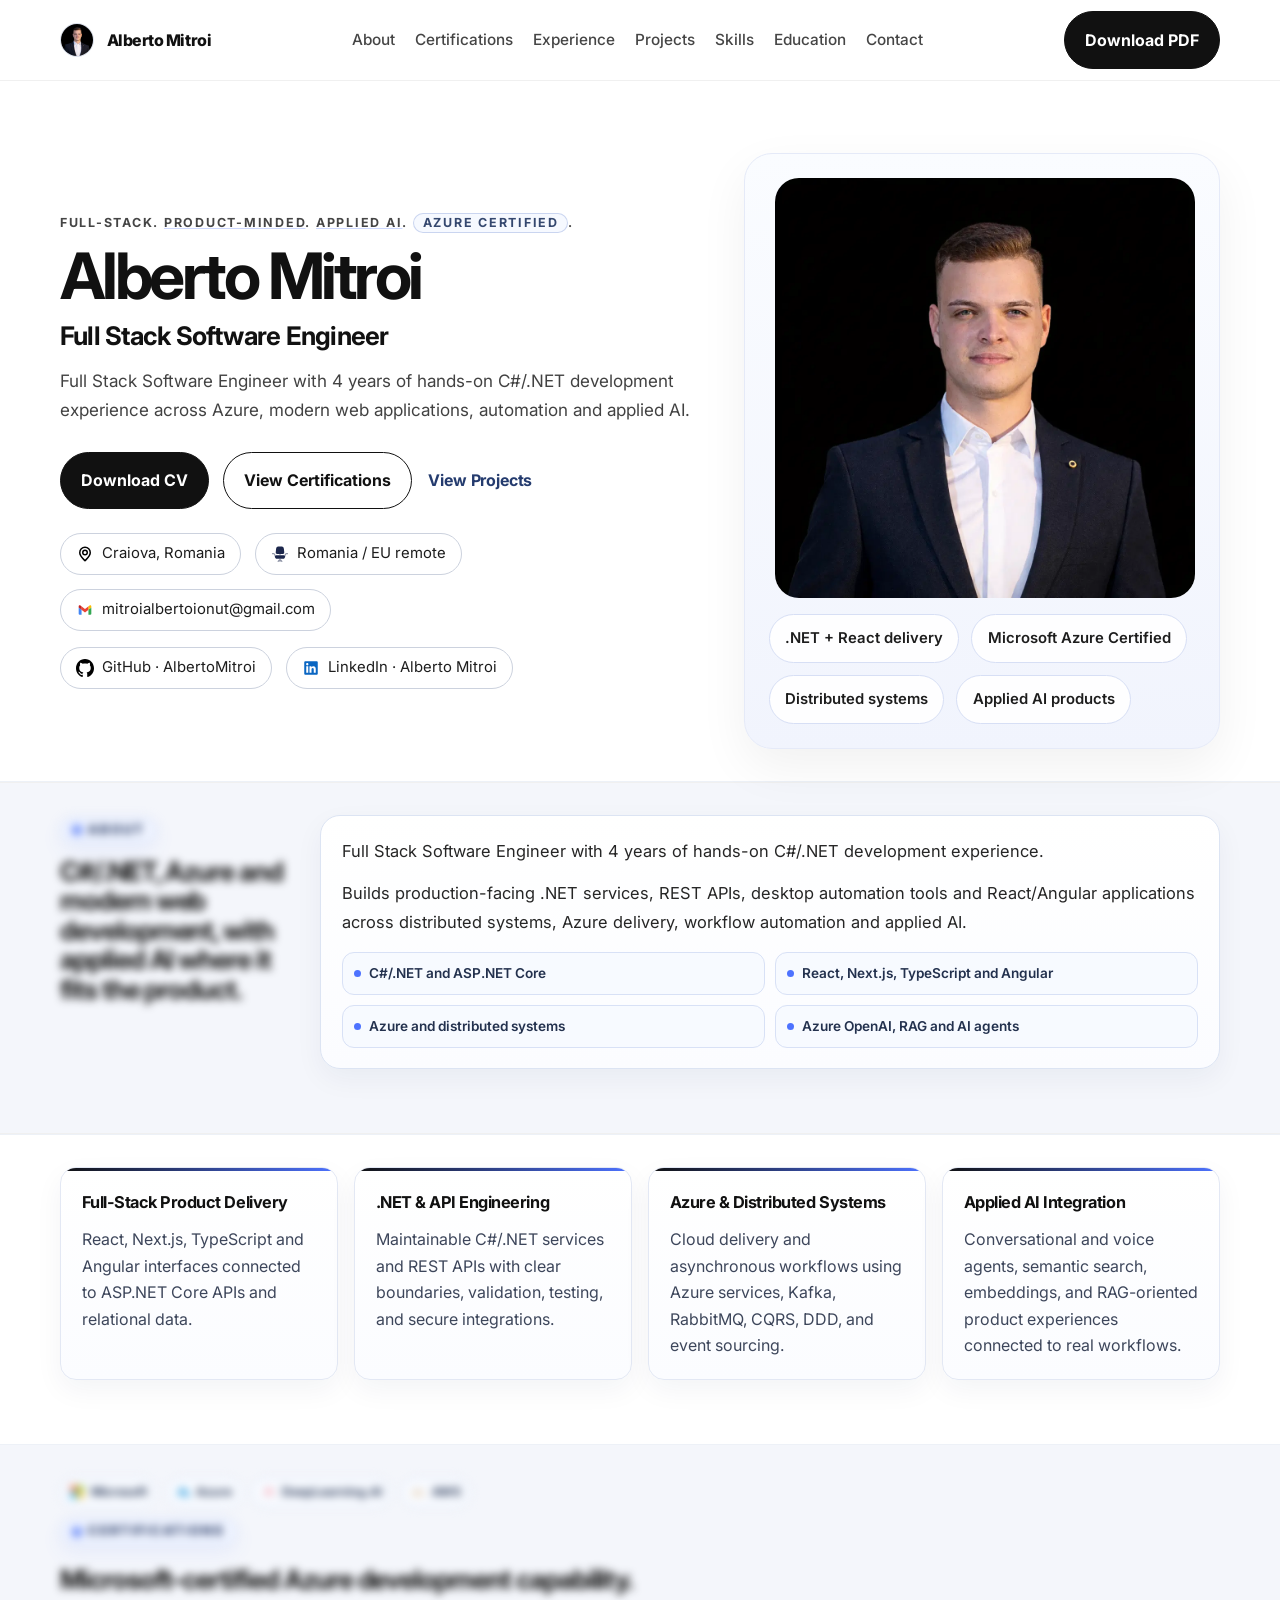
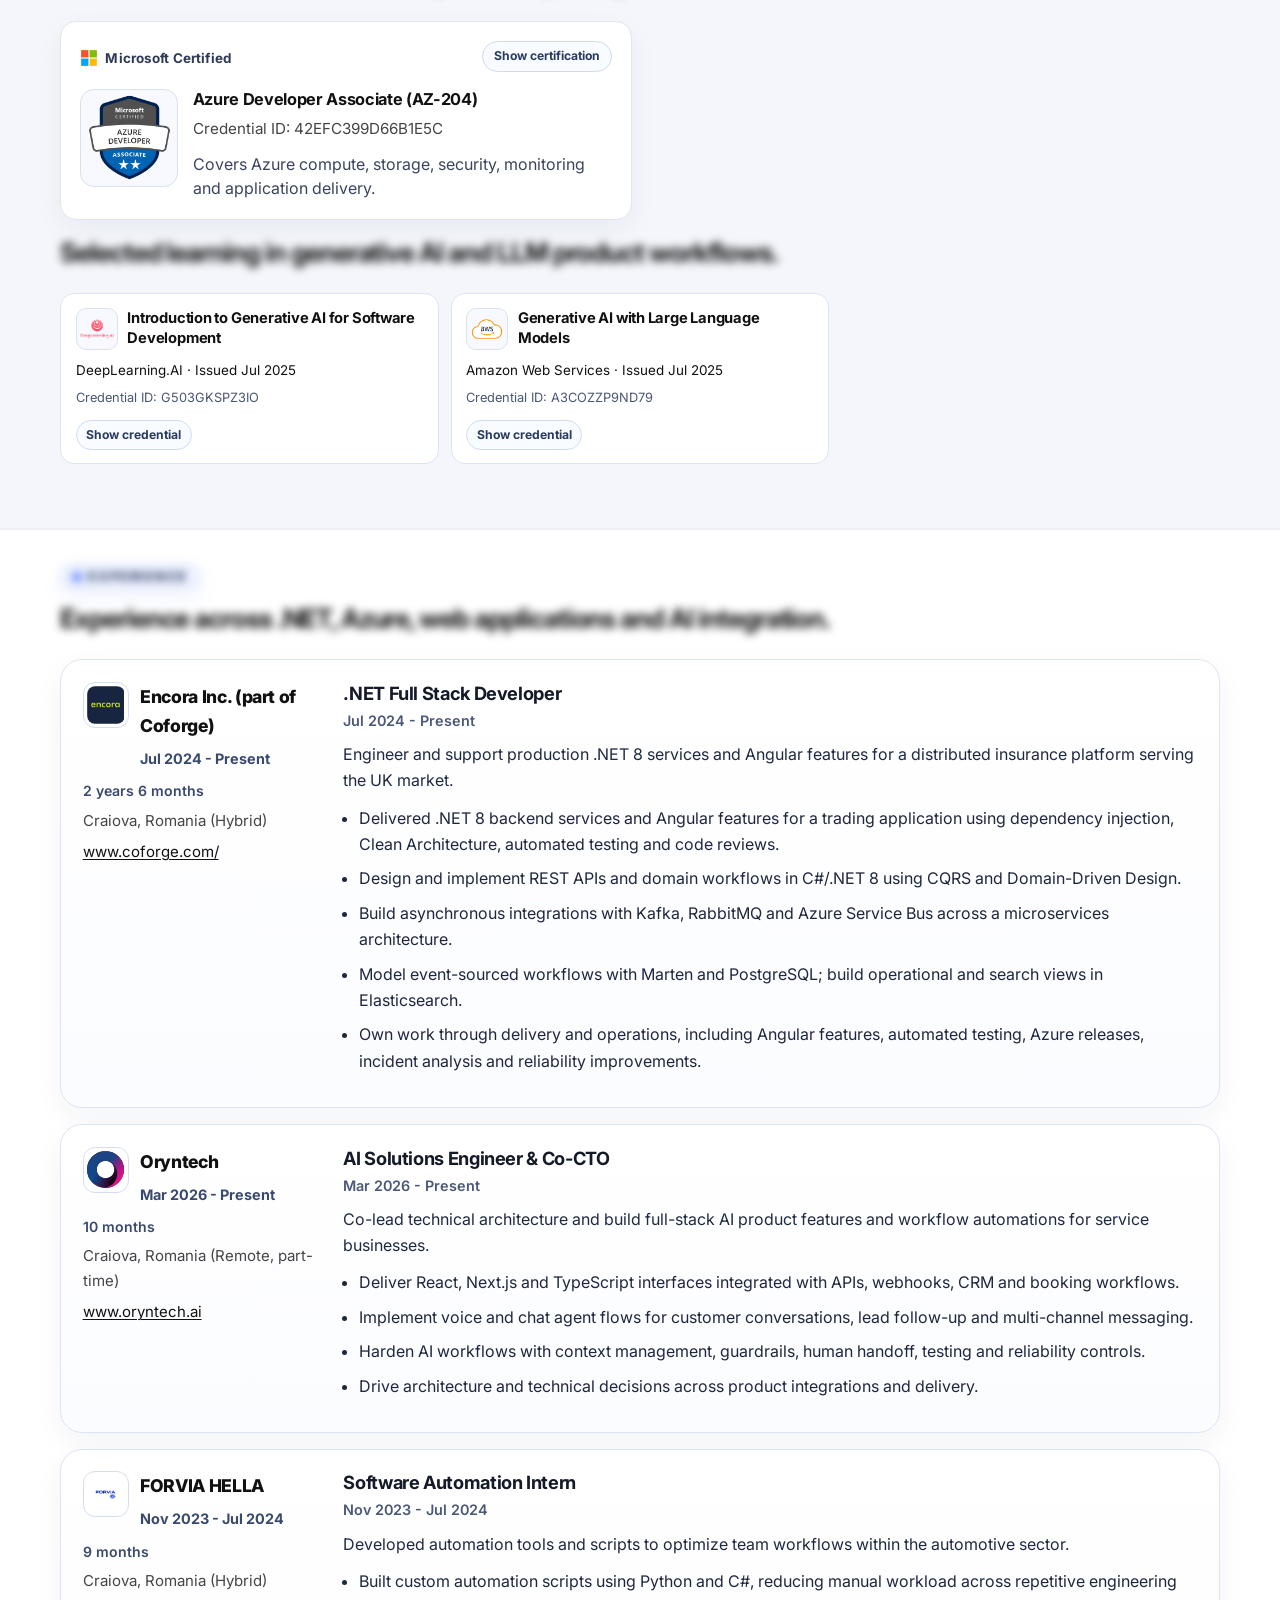
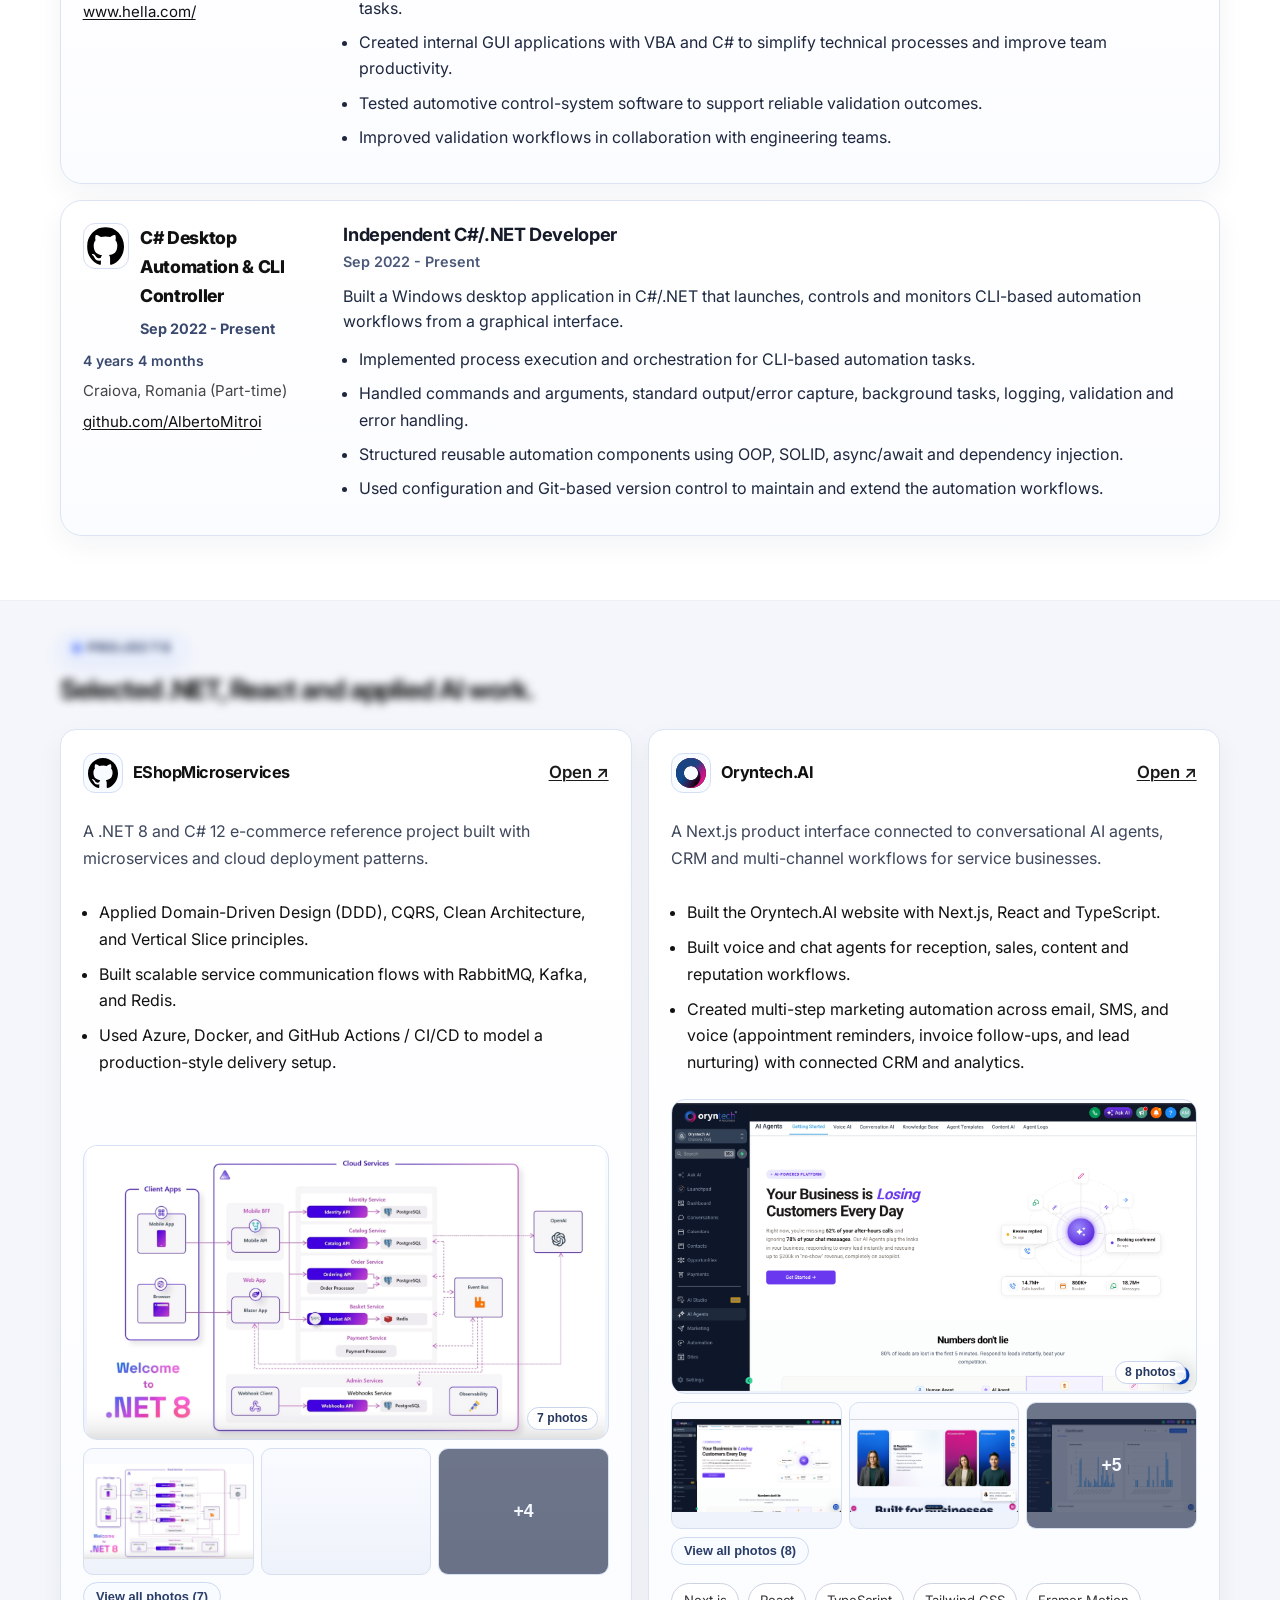
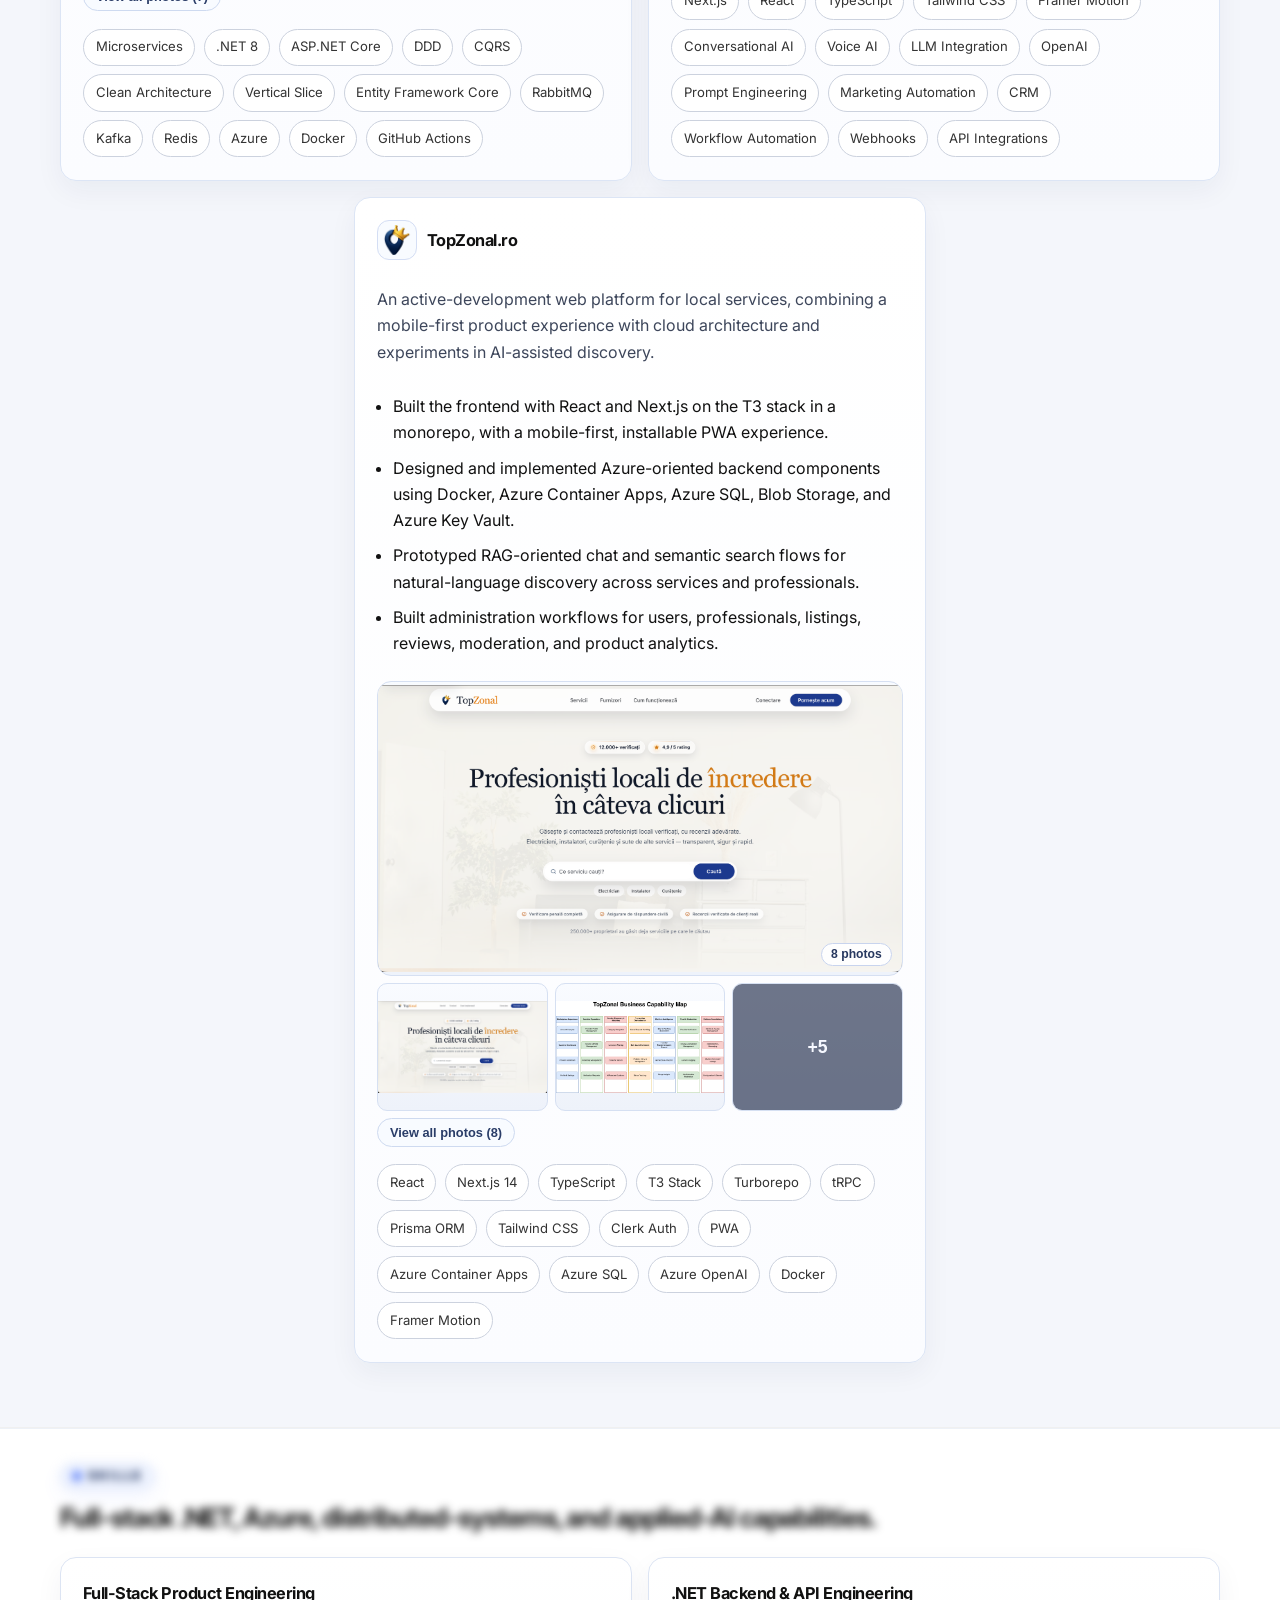
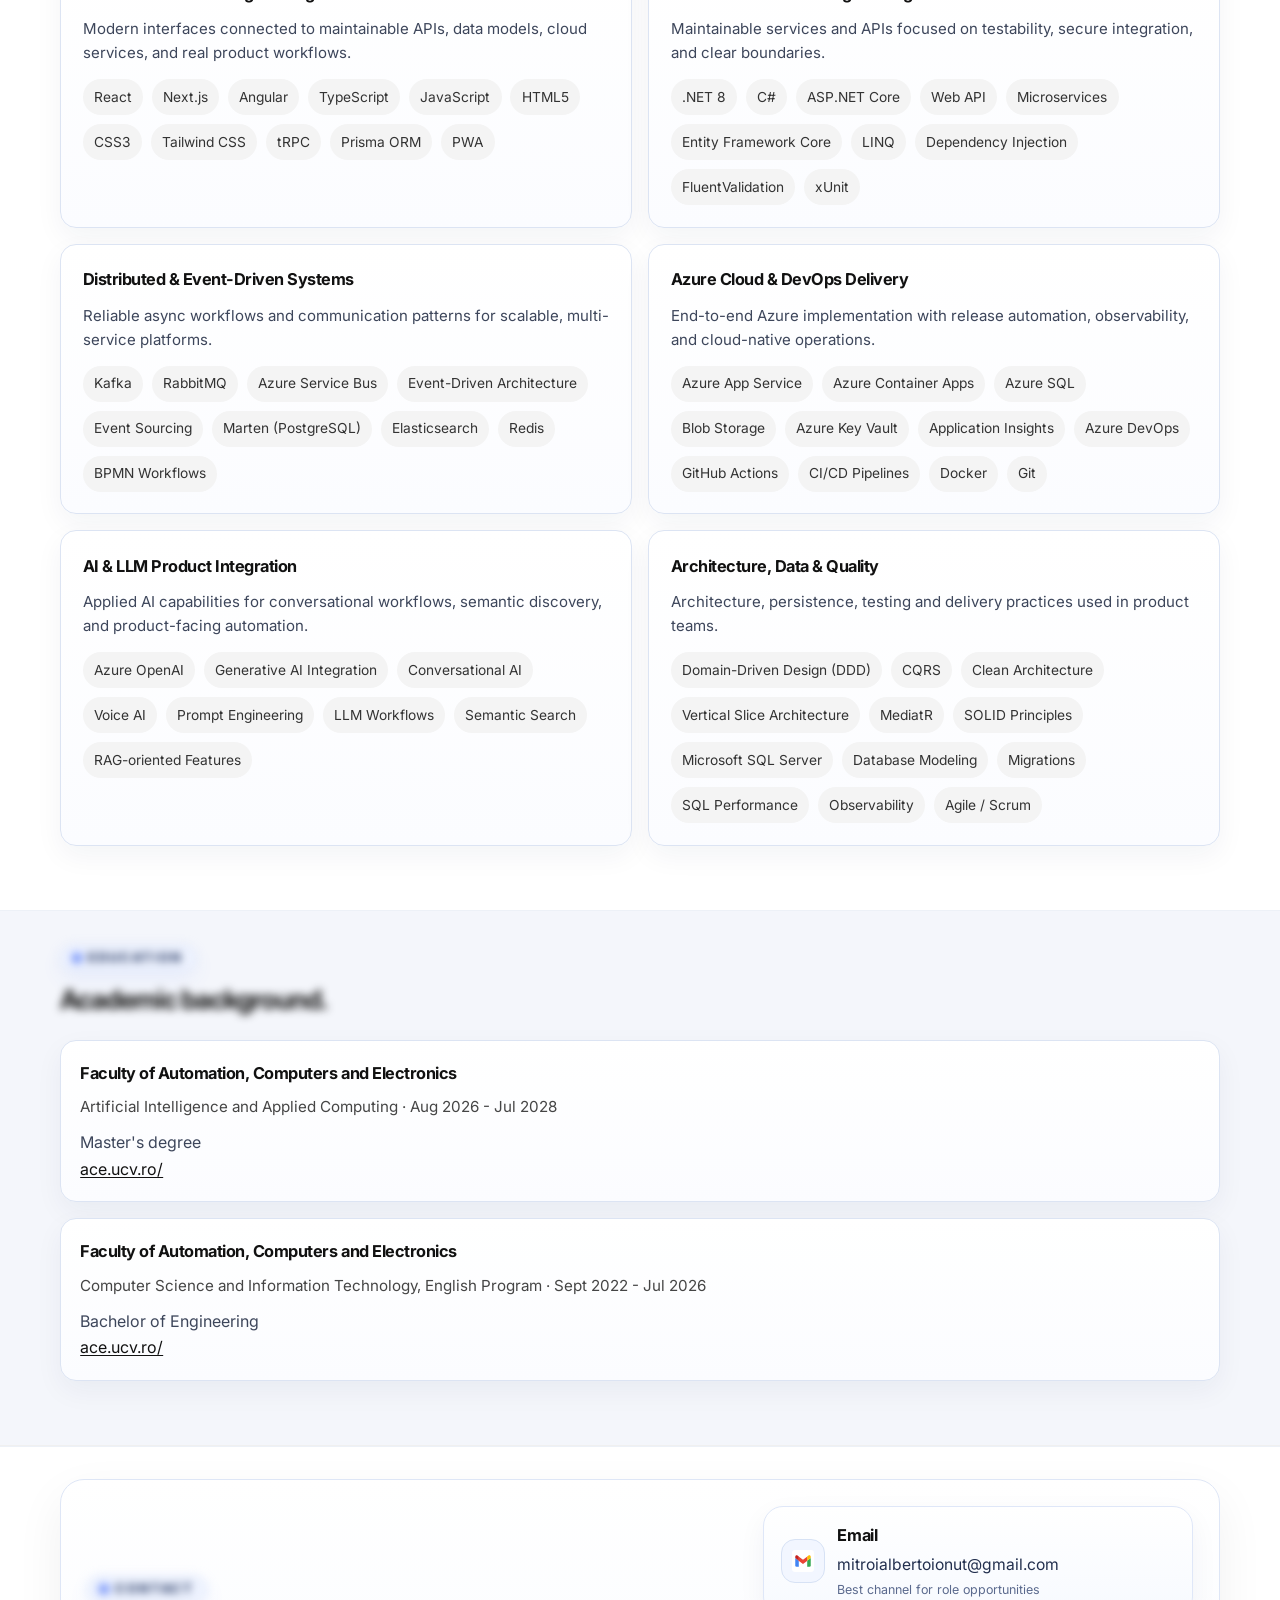
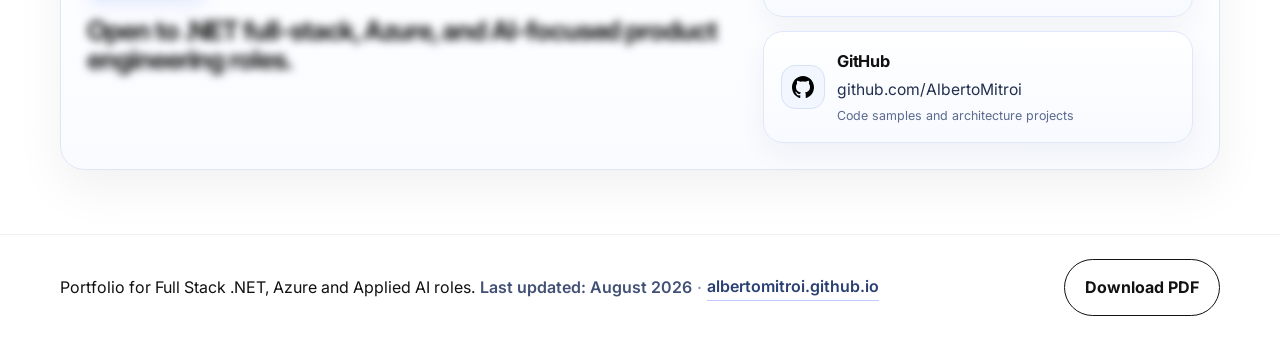
==== index.html @ ec364bb5 "small changes" ====
<!DOCTYPE html>
<html lang="en">
<head>
  <meta charset="UTF-8" />
  <meta name="viewport" content="width=device-width, initial-scale=1.0" />
  <title>Alberto Mitroi | Full Stack Software Engineer &amp; Applied AI</title>
  <meta name="description" content="Portfolio and resume for Alberto Mitroi, a Full Stack Software Engineer building .NET, Azure, React, Next.js, TypeScript, and applied-AI products." />
  <meta name="theme-color" content="#ffffff" />
  <link rel="icon" type="image/png" sizes="32x32" href="assets/favicon-32.png" />
  <link rel="shortcut icon" href="assets/favicon-32.png" />
  <link rel="apple-touch-icon" sizes="180x180" href="assets/apple-touch-icon.png" />
  <link rel="icon" type="image/png" sizes="192x192" href="assets/icon-192.png" />
  <link rel="preconnect" href="https://fonts.googleapis.com">
  <link rel="preconnect" href="https://fonts.gstatic.com" crossorigin>
  <link href="https://fonts.googleapis.com/css2?family=Inter:wght@400;600;700;800&display=swap" rel="stylesheet">
  <link rel="preload" as="image" href="assets/profile.webp" type="image/webp" />
  <link rel="stylesheet" href="styles.css?v=20260821" />
  <noscript>
    <style>
      body.is-loading .site-header,
      body.is-loading main,
      body.is-loading .site-footer {
        opacity: 1 !important;
        visibility: visible !important;
      }
      .app-loader { display: none !important; }
    </style>
  </noscript>
</head>
<body class="is-loading">
  <div class="app-loader" id="appLoader" role="status" aria-live="polite">
    <div class="app-loader-shell">
      <img id="appLoaderAvatar" class="app-loader-avatar" src="assets/profile.webp" alt="Profile photo" fetchpriority="high" />
      <p id="appLoaderName" class="app-loader-name">Alberto Mitroi</p>
      <p class="app-loader-note">Preparing portfolio…</p>
    </div>
  </div>
  <header class="site-header">
    <div class="container nav-shell">
      <a class="brand" href="#top">
        <img id="brandAvatar" class="brand-avatar" src="assets/profile.webp" alt="Profile photo" />
        <span id="brandName">Portfolio</span>
      </a>
      <nav class="main-nav" id="mainNav">
        <a href="#about">About</a>
        <a href="#certifications">Certifications</a>
        <a href="#experience">Experience</a>
        <a href="#projects">Projects</a>
        <a href="#skills">Skills</a>
        <a href="#education">Education</a>
        <a href="#contact">Contact</a>
      </nav>
      <div class="nav-actions">
        <button
          class="btn btn-secondary nav-toggle"
          id="navToggle"
          aria-expanded="false"
          aria-controls="mainNav"
          aria-label="Toggle navigation menu"
          type="button"
        >
          Menu
        </button>
        <button class="btn btn-primary" id="downloadPdfHeader">Download PDF</button>
      </div>
    </div>
    <div class="container mobile-section-indicator" id="mobileSectionIndicator" aria-live="polite" aria-atomic="true">
      <span class="mobile-section-indicator__label" id="mobileSectionIndicatorLabel">Home</span>
    </div>
  </header>

  <main id="top">
    <section class="hero">
      <div class="container hero-grid">
        <div class="hero-copy">
          <p class="eyebrow">Full-stack. <span class="eyebrow-underline">Product-minded</span>. <span class="eyebrow-underline">Applied AI</span>. <span class="eyebrow-circle">Azure Certified</span>.</p>
          <h1 id="heroName"></h1>
          <h2 id="heroRole" class="hero-role"></h2>
          <p id="heroLead" class="hero-lead"></p>

          <div class="cta-row">
            <button class="btn btn-primary" id="downloadPdfHero">Download CV</button>
            <a class="btn btn-secondary" href="#certifications">View Certifications</a>
            <a class="cta-text-link" href="#projects">View Projects</a>
          </div>

          <ul class="meta-list" id="heroMeta"></ul>
          <div class="social-row" id="socialLinks"></div>
        </div>

        <div class="hero-card">
          <div class="portrait-shell">
            <img id="heroImage" src="assets/profile.webp" alt="Profile portrait" fetchpriority="high" />
          </div>
          <div class="hero-facts" id="heroFacts"></div>
        </div>
      </div>
    </section>

    <section class="section section-muted" id="about">
      <div class="container section-grid section-grid--about">
        <div class="section-heading">
          <p class="section-label">About</p>
          <h3 class="section-title">C#/.NET, Azure and modern web development, with applied AI where it fits the product.</h3>
        </div>
        <div class="about-panel">
          <div class="about-copy" id="aboutCopy"></div>
          <ul class="about-highlights" id="aboutHighlights"></ul>
        </div>
      </div>
    </section>

    <section class="section">
      <div class="container">
        <div class="cards-grid" id="focusCards"></div>
      </div>
    </section>

    <section class="section section-muted" id="certifications">
      <div class="container">
        <div class="section-heading section-heading--cert">
          <div class="section-brand-row" aria-hidden="true">
            <span class="section-brand-pill">
              <img src="assets/microsoft-svgrepo-com.svg" alt="" loading="lazy" decoding="async" />
              <span>Microsoft</span>
            </span>
            <span class="section-brand-pill">
              <img src="assets/azure-svgrepo-com.svg" alt="" loading="lazy" decoding="async" />
              <span>Azure</span>
            </span>
            <span class="section-brand-pill">
              <img src="assets/dlai-logo-square.png" alt="" loading="lazy" decoding="async" />
              <span>DeepLearning.AI</span>
            </span>
            <span class="section-brand-pill">
              <img src="assets/Amazon-Web-Services-AWS-Logo.png" alt="" loading="lazy" decoding="async" />
              <span>AWS</span>
            </span>
          </div>
          <p class="section-label">Certifications</p>
          <h3 class="section-title">Microsoft-certified Azure development capability.</h3>
        </div>
        <div class="stack-list" id="certificationsList"></div>
        <div class="cert-subsection">
          <div class="section-heading">
            <h3 class="section-title">Selected learning in generative AI and LLM product workflows.</h3>
          </div>
          <div class="micro-cert-list" id="additionalCertificationsList"></div>
        </div>
      </div>
    </section>

    <section class="section" id="experience">
      <div class="container">
        <div class="section-heading">
          <p class="section-label">Experience</p>
          <h3 class="section-title">Experience across .NET, Azure, web applications and AI integration.</h3>
        </div>
        <div class="timeline" id="experienceList"></div>
      </div>
    </section>

    <section class="section section-muted" id="projects">
      <div class="container">
        <div class="section-heading">
          <p class="section-label">Projects</p>
          <h3 class="section-title">Selected .NET, React and applied AI work.</h3>
        </div>
        <div class="projects-grid" id="projectsList"></div>
      </div>
    </section>

    <section class="section" id="skills">
      <div class="container">
        <div class="section-heading">
          <p class="section-label">Skills</p>
          <h3 class="section-title">Full-stack .NET, Azure, distributed-systems, and applied-AI capabilities.</h3>
        </div>
        <div class="skill-groups" id="skillsList"></div>
      </div>
    </section>

    <section class="section section-muted" id="education">
      <div class="container">
        <div class="section-heading">
          <p class="section-label">Education</p>
          <h3 class="section-title">Academic background.</h3>
        </div>
        <div class="stack-list" id="educationList"></div>
      </div>
    </section>

    <section class="section" id="contact">
      <div class="container contact-card">
        <div class="section-heading section-heading--compact">
          <p class="section-label">Contact</p>
          <h3 class="section-title">Open to .NET full-stack, Azure, and AI-focused product engineering roles.</h3>
        </div>
        <div class="contact-actions" id="contactActions"></div>
      </div>
    </section>
  </main>

  <footer class="site-footer">
    <div class="container footer-shell">
      <p class="footer-copy">
        Portfolio for Full Stack .NET, Azure and Applied AI roles.
        <span id="siteLastUpdated" class="footer-last-updated"></span>
      </p>
      <button class="btn btn-secondary" id="downloadPdfFooter">Download PDF</button>
    </div>
  </footer>

  <section class="resume-canvas-wrap" aria-hidden="true">
    <div id="resumePdfRoot" class="resume-canvas"></div>
  </section>

  <script src="data.js?v=20260826-3"></script>
  <script src="app.js?v=20260826-3"></script>
</body>
</html>
---- styles.css ----
:root {
  --bg: #ffffff;
  --text: #111111;
  --muted: #454545;
  --line: #ccd2de;
  --soft: #f4f6fb;
  --accent: #4d72ff;
  --shadow: 0 18px 50px rgba(0, 0, 0, 0.06);
  --radius-sm: 16px;
  --card-border: #dce4f3;
  --card-bg: linear-gradient(180deg, #ffffff, #fbfcff);
  --card-shadow: 0 10px 28px rgba(15, 31, 74, 0.05);
  --max: 1160px;
}

* { box-sizing: border-box; }
html {
  scroll-behavior: smooth;
  scroll-padding-top: 108px;
}
body {
  margin: 0;
  background: var(--bg);
  color: var(--text);
  font-family: "Inter", system-ui, -apple-system, BlinkMacSystemFont, "Segoe UI", sans-serif;
  line-height: 1.65;
}
body.is-loading {
  overflow: hidden;
}
body.is-loading .site-header,
body.is-loading main,
body.is-loading .site-footer {
  opacity: 0;
  visibility: hidden;
}
body.is-ready .site-header,
body.is-ready main,
body.is-ready .site-footer {
  opacity: 1;
  visibility: visible;
  transition: opacity 0.28s ease;
}
.app-loader {
  position: fixed;
  inset: 0;
  z-index: 9999;
  display: none;
  align-items: center;
  justify-content: center;
  padding: 1rem;
  background: #f7f9ff;
}
body.is-loading .app-loader {
  display: flex;
}
body.is-ready .app-loader {
  opacity: 0;
  pointer-events: none;
  transition: opacity 0.24s ease;
}
.app-loader-shell {
  display: grid;
  justify-items: center;
  gap: 0.55rem;
  text-align: center;
}
.app-loader-avatar {
  width: 86px;
  height: 86px;
  border-radius: 999px;
  object-fit: cover;
  border: 2px solid #d6dff3;
  box-shadow: 0 10px 28px rgba(20, 36, 75, 0.12);
}
.app-loader-name {
  margin: 0;
  font-size: clamp(1.35rem, 4.2vw, 2rem);
  line-height: 1.1;
  letter-spacing: -0.03em;
  font-weight: 800;
  color: #121b2f;
}
.app-loader-note {
  margin: 0;
  color: #4f5f86;
  font-size: 0.9rem;
  font-weight: 600;
}
img { max-width: 100%; display: block; }
a { color: inherit; }
code { background: #f1f1f1; padding: 0.15rem 0.35rem; border-radius: 6px; font-family: ui-monospace, SFMono-Regular, Menlo, monospace; }
.container { width: min(calc(100% - 2rem), var(--max)); margin: 0 auto; }
.site-header { position: sticky; top: 0; z-index: 50; background: rgba(255,255,255,0.9); backdrop-filter: blur(14px); border-bottom: 1px solid rgba(0,0,0,0.06); }
.nav-shell { display: flex; align-items: center; justify-content: space-between; gap: 1rem; min-height: 80px; }
.brand { display: inline-flex; align-items: center; gap: 0.8rem; text-decoration: none; font-weight: 800; letter-spacing: -0.03em; }
.brand-dot { width: 12px; height: 12px; background: #111; border-radius: 999px; }
.brand-avatar {
  width: 34px;
  height: 34px;
  border-radius: 999px;
  object-fit: cover;
  border: 1px solid #d8deeb;
}
.main-nav { display: inline-flex; align-items: center; gap: 1.25rem; }
.main-nav a {
  position: relative;
  text-decoration: none;
  color: var(--muted);
  font-size: 0.96rem;
  font-weight: 500;
  transition: color 0.18s ease;
}
.main-nav a::after {
  content: "";
  position: absolute;
  left: 0;
  right: 0;
  bottom: -0.34rem;
  height: 2px;
  border-radius: 999px;
  background: linear-gradient(90deg, #4d72ff, #6b8cff);
  transform: scaleX(0);
  transform-origin: center;
  transition: transform 0.18s ease;
}
.main-nav a:hover,
.main-nav a:focus-visible,
.main-nav a.is-active {
  color: var(--text);
}
.main-nav a.is-active {
  font-weight: 700;
}
.main-nav a.is-active::after {
  transform: scaleX(1);
}
.nav-actions {
  display: inline-flex;
  align-items: center;
  gap: 0.55rem;
}
.nav-toggle {
  display: none;
  border-color: #cad6f1;
  color: #1f2f53;
  padding-inline: 0.95rem;
}
.mobile-section-indicator {
  display: none;
}
.btn {
  display: inline-flex;
  align-items: center;
  justify-content: center;
  text-align: center;
  border: 1px solid #111;
  border-radius: 999px;
  padding: 0.9rem 1.25rem;
  font: inherit;
  font-weight: 700;
  cursor: pointer;
  transition: transform 0.2s ease, background 0.2s ease, color 0.2s ease;
}
.btn:hover, .btn:focus-visible { transform: translateY(-1px); }
.btn-primary { background: #111; color: #fff; }
.btn-secondary { background: #fff; color: #111; text-decoration: none; }
.btn.nav-toggle { display: none; }
.hero { padding: 4.5rem 0 2rem; background: #fff; border-bottom: 1px solid #edf1f7; }
.hero-grid { display: grid; grid-template-columns: 1.15fr 0.85fr; align-items: center; gap: 2.5rem; }
.eyebrow {
  margin: 0 0 0.8rem;
  color: var(--muted);
  text-transform: uppercase;
  letter-spacing: 0.14em;
  font-size: 0.78rem;
  font-weight: 700;
}
.eyebrow-underline {
  text-decoration: underline;
  text-decoration-color: rgba(77, 114, 255, 0.28);
  text-decoration-thickness: 1px;
  text-underline-offset: 0.12em;
  text-decoration-skip-ink: auto;
}
.eyebrow-circle {
  display: inline-flex;
  align-items: center;
  border: 1px solid rgba(140, 162, 219, 0.42);
  border-radius: 999px;
  background: rgba(236, 243, 255, 0.48);
  color: #35486f;
  font-weight: 700;
  line-height: 1;
  padding: 0.17rem 0.54rem;
}
.section-label {
  display: inline-flex;
  align-items: center;
  gap: 0.45rem;
  margin: 0 0 0.85rem;
  padding: 0.36rem 0.76rem;
  border-radius: 999px;
  border: 1px solid #ccd8f4;
  background: #eef3ff;
  box-shadow: 0 8px 20px rgba(77, 114, 255, 0.08);
  color: #20335f;
  text-transform: uppercase;
  letter-spacing: 0.14em;
  font-size: 0.8rem;
  font-weight: 800;
  line-height: 1;
}
.section-label::before {
  content: "";
  width: 8px;
  height: 8px;
  border-radius: 999px;
  background: linear-gradient(180deg, #5f86ff, #4368e7);
  box-shadow: 0 0 0 4px rgba(77, 114, 255, 0.16);
}
.hero h1 { margin: 0; font-size: clamp(2.6rem, 5vw, 5rem); line-height: 0.95; letter-spacing: -0.055em; }
.hero-role { margin: 0.85rem 0 1rem; font-size: clamp(1.25rem, 2vw, 1.85rem); line-height: 1.2; letter-spacing: -0.03em; font-weight: 700; }
.hero-lead { max-width: 66ch; margin: 0; color: #424242; font-size: 1.07rem; }
.cta-row { display: flex; flex-wrap: wrap; gap: 0.85rem; margin-top: 1.75rem; }
.cta-text-link {
  display: inline-flex;
  align-items: center;
  color: #243b6e;
  text-decoration: none;
  font-size: 1rem;
  font-weight: 700;
  letter-spacing: -0.01em;
  padding: 0.78rem 0.2rem;
  border-bottom: 1px solid transparent;
  transition: color 0.18s ease, border-color 0.18s ease;
}
.cta-text-link:hover,
.cta-text-link:focus-visible {
  color: #1a2f5d;
  border-bottom-color: rgba(77, 114, 255, 0.55);
}
.meta-list, .social-row { display: flex; flex-wrap: wrap; gap: 0.85rem; list-style: none; padding: 0; }
.meta-list { margin: 1.5rem 0 0; }
.meta-pill, .social-link, .fact-pill, .tag { border: 1px solid var(--line); border-radius: 999px; background: #fff; }
.meta-pill, .social-link, .fact-pill { display: inline-flex; align-items: center; gap: 0.5rem; padding: 0.7rem 0.95rem; color: #1d1d1d; text-decoration: none; font-size: 0.93rem; }
.pill-icon { width: 18px; height: 18px; object-fit: contain; flex: 0 0 auto; }
.pill-text { line-height: 1.2; }
.social-row { margin: 0.95rem 0 0; }
.social-link:hover, .meta-pill:hover { border-color: #1f1f1f; }
.hero-card { background: linear-gradient(180deg, #fafcff, #f1f4fd); border: 1px solid #e5eaf8; border-radius: 28px; padding: 1.5rem; box-shadow: var(--shadow); }
.portrait-shell {
  position: relative;
  border-radius: 24px;
  overflow: hidden;
  background: #111;
  aspect-ratio: 1 / 1;
  max-width: 420px;
  margin-left: auto;
}
.portrait-shell img {
  width: 100%;
  height: 100%;
  object-fit: cover;
  filter: none;
}
.hero-facts { margin-top: 1rem; display: flex; flex-wrap: wrap; gap: 0.75rem; }
.fact-pill { background: rgba(255,255,255,0.93); border-color: #d7dff5; font-weight: 600; }
.section { padding: 2rem 0 4rem; }
.section[id] { scroll-margin-top: 108px; }
.section + .section { border-top: 1px solid #edf1f7; }
.section-muted { background: var(--soft); border-top: 1px solid #f0f0f0; border-bottom: 1px solid #f0f0f0; }
.section-grid { display: grid; gap: 2rem; }
.section-grid--about { grid-template-columns: 1fr 4fr; align-items: start; gap: 2.2rem; }
.section-title { margin: 0; font-size: clamp(1.65rem, 2vw, 2.4rem); line-height: 1.12; letter-spacing: -0.04em; }
.section-heading { margin-bottom: 1.6rem; }
.section-heading--compact { margin-bottom: 1.15rem; }
.section-heading--cert { display: grid; gap: 0.45rem; }
.section-heading--cert .section-label {
  justify-self: start;
  width: fit-content;
}
.section-grid--about > .section-heading,
.contact-card > .section-heading { margin-bottom: 0; }
body.js-enhanced .section-heading {
  opacity: 0.14;
  transform: translateY(34px) scale(0.95);
  filter: blur(4px);
  transition:
    opacity 0.55s cubic-bezier(0.2, 0.8, 0.2, 1),
    transform 0.7s cubic-bezier(0.2, 0.8, 0.2, 1),
    filter 0.55s cubic-bezier(0.2, 0.8, 0.2, 1);
  transition-delay: var(--reveal-delay, 0s);
  will-change: opacity, transform, filter;
}
body.js-enhanced .section-heading.is-visible {
  opacity: 1;
  transform: translateY(0) scale(1);
  filter: blur(0);
}
.section-brand-row { display: flex; flex-wrap: wrap; gap: 0.55rem; margin-bottom: 0.2rem; }
.section-brand-pill {
  display: inline-flex;
  align-items: center;
  gap: 0.4rem;
  padding: 0.28rem 0.58rem;
  border: 1px solid #d8e1f2;
  border-radius: 999px;
  background: #f7faff;
  color: #2b3a59;
  font-size: 0.76rem;
  font-weight: 700;
}
.section-brand-pill img { width: 14px; height: 14px; object-fit: contain; }
.about-panel {
  padding: 1.3rem;
  border-radius: 20px;
  background: var(--card-bg);
  border: 1px solid var(--card-border);
  box-shadow: var(--card-shadow);
}
.about-copy { display: grid; gap: 0.9rem; color: #262626; font-size: 1.03rem; line-height: 1.72; }
.about-copy p { margin: 0; }
.about-highlights {
  margin: 1rem 0 0;
  padding: 0;
  list-style: none;
  display: grid;
  grid-template-columns: repeat(2, minmax(0, 1fr));
  gap: 0.6rem;
}
.about-highlight {
  display: flex;
  align-items: center;
  gap: 0.5rem;
  margin: 0;
  border: 1px solid #d8e1f6;
  background: #f7faff;
  border-radius: 12px;
  padding: 0.58rem 0.72rem;
  color: #23314e;
  font-size: 0.85rem;
  font-weight: 600;
}
.about-highlight::before {
  content: "";
  width: 7px;
  height: 7px;
  border-radius: 999px;
  background: var(--accent);
  flex: 0 0 auto;
}
.cards-grid { display: grid; grid-template-columns: repeat(4, minmax(0, 1fr)); gap: 1rem; }
.focus-card, .project-card, .skill-card, .stack-item, .contact-action {
  background: var(--card-bg);
  border: 1px solid var(--card-border);
  border-radius: var(--radius-sm);
  box-shadow: var(--card-shadow);
}
.focus-card {
  padding: 1.3rem;
  position: relative;
  overflow: hidden;
  border-color: #e3e8f4;
  transition: transform 0.22s ease, box-shadow 0.22s ease;
}
.focus-card::before {
  content: "";
  position: absolute;
  left: 0;
  top: 0;
  width: 100%;
  height: 3px;
  background: linear-gradient(90deg, #111111, #4d72ff);
}
.focus-card:hover { transform: translateY(-3px); box-shadow: 0 16px 30px rgba(16, 34, 84, 0.08); }
.focus-card h4, .project-card h4, .skill-card h4, .stack-item h4 { margin: 0; font-size: 1.02rem; letter-spacing: -0.03em; }
.focus-card p, .project-card p, .skill-card p, .stack-item p { margin: 0.65rem 0 0; color: #3d465b; }
.timeline { display: grid; gap: 1rem; }
.timeline-item {
  display: grid;
  grid-template-columns: 240px 1fr;
  gap: 1.3rem;
  padding: 1.35rem;
  border: 1px solid var(--card-border);
  border-radius: 22px;
  background: var(--card-bg);
  box-shadow: var(--card-shadow);
  transition: transform 0.22s ease, border-color 0.22s ease, box-shadow 0.22s ease;
}
.timeline-item:hover {
  transform: translateY(-2px);
  border-color: #cad7f3;
  box-shadow: 0 17px 34px rgba(17, 35, 82, 0.08);
}
.timeline-meta { color: var(--muted); font-size: 0.94rem; }
.timeline-company-head {
  display: flex;
  align-items: flex-start;
  gap: 0.72rem;
}
.timeline-company-logo {
  width: 46px;
  height: 46px;
  object-fit: contain;
  border: 1px solid #d5ddf2;
  border-radius: 12px;
  background: #ffffff;
  padding: 0.2rem;
  flex: 0 0 auto;
}
.timeline-company-text { min-width: 0; }
.timeline-company {
  font-weight: 800;
  font-size: 1.1rem;
  color: var(--text);
  letter-spacing: -0.02em;
}
.timeline-company-summary {
  margin-top: 0.44rem;
  display: inline-flex;
  align-items: center;
}
.timeline-company-period {
  color: #3a496e;
  font-size: 0.9rem;
  font-weight: 700;
}
.timeline-duration {
  margin-top: 0.46rem;
  color: #3a496e;
  font-size: 0.88rem;
  font-weight: 600;
}
.timeline-location { margin-top: 0.4rem; }
.timeline-role-stack { display: grid; gap: 1rem; min-width: 0; }
.timeline-role-item {
  display: grid;
  grid-template-columns: 22px 1fr;
  gap: 0.85rem;
  align-items: start;
}
.timeline-role-connector {
  position: relative;
  width: 22px;
  min-height: 100%;
}
.timeline-role-connector::after {
  content: "";
  position: absolute;
  left: 5px;
  top: 0.42rem;
  width: 11px;
  height: 11px;
  border-radius: 999px;
  background: linear-gradient(180deg, #557cfe, #3f67ea);
  box-shadow: 0 0 0 4px #ecf2ff;
}
.timeline-role-item:not(:last-child) .timeline-role-connector::before {
  content: "";
  position: absolute;
  left: 10px;
  top: 1.16rem;
  width: 2px;
  height: calc(100% + 0.9rem);
  border-radius: 2px;
  background: #d6e0f6;
}
.timeline-role-main { min-width: 0; padding-bottom: 0.2rem; }
.timeline-role-title {
  margin: 0;
  font-size: 1.14rem;
  line-height: 1.25;
  letter-spacing: -0.02em;
  color: #151a28;
}
.timeline-role-meta {
  margin-top: 0.26rem;
  color: #4b5878;
  font-size: 0.9rem;
  font-weight: 600;
}
.timeline-role-intro {
  margin: 0.62rem 0 0.35rem;
  color: #1e2a42;
  line-height: 1.62;
}
.timeline-role-main .bullet-list { margin: 0.65rem 0 0; }
.timeline-role-main .bullet-list li { margin-bottom: 0.5rem; color: #1e273e; }
.timeline-role-stack--single .timeline-role-item { grid-template-columns: 1fr; gap: 0; }
.timeline-role-stack--single .timeline-role-connector { display: none; }
.bullet-list { margin: 0.8rem 0 0; padding-left: 1rem; }
.bullet-list li { margin-bottom: 0.55rem; }
.link-inline { color: #111; text-decoration-thickness: 1px; text-underline-offset: 0.14em; }
.about-copy,
.timeline-role-intro,
.project-description,
.contact-value,
.micro-cert-id,
.stack-item p {
  overflow-wrap: anywhere;
}
.projects-grid { display: grid; grid-template-columns: repeat(2, minmax(0, 1fr)); gap: 1rem; }
/* When the project count is odd, center the lone last card in its row. */
.projects-grid > .project-card:last-child:nth-child(odd) {
  grid-column: 1 / -1;
  justify-self: center;
  width: calc(50% - 0.5rem);
}
.project-card { padding: 1.4rem; display: flex; flex-direction: column; gap: 0.95rem; border-color: #dce5f5; }
.project-top { display: flex; justify-content: space-between; gap: 1rem; align-items: center; }
.project-title-wrap {
  display: inline-flex;
  align-items: center;
  gap: 0.58rem;
  min-height: 40px;
  min-width: 0;
}
.project-title-logo {
  width: 40px;
  height: 40px;
  object-fit: contain;
  border: 1px solid #d4def4;
  border-radius: 12px;
  background: #f8fbff;
  padding: 0.25rem;
  flex: 0 0 auto;
}
.project-title { margin: 0; font-size: 1.48rem; line-height: 1.06; letter-spacing: -0.03em; }
.project-top .link-inline {
  white-space: nowrap;
  font-size: 1.05rem;
  font-weight: 600;
  color: #1a1a1a;
}
.project-description {
  margin: 0;
  color: #222;
  line-height: 1.65;
}
.project-gallery {
  display: grid;
  gap: 0.45rem;
  margin: 0.25rem 0 0.15rem;
  /* Pin the gallery toward the bottom so galleries align across a row of cards. */
  margin-top: auto;
}
.project-gallery-main {
  position: relative;
  border: 1px solid #d6e0f2;
  border-radius: 14px;
  overflow: hidden;
  background: linear-gradient(180deg, #f8fbff, #eef3fb);
  padding: 0;
  cursor: pointer;
  width: 100%;
  aspect-ratio: 16 / 9;
}
.project-gallery-main-image,
.project-gallery-thumb-image {
  width: 100%;
  height: 100%;
  object-fit: contain;
}
.project-gallery-count {
  position: absolute;
  right: 0.6rem;
  bottom: 0.6rem;
  border: 1px solid #c8d4ee;
  border-radius: 999px;
  background: rgba(255, 255, 255, 0.92);
  color: #27385f;
  font-size: 0.76rem;
  font-weight: 700;
  padding: 0.22rem 0.58rem;
}
.project-gallery-thumbs {
  display: grid;
  grid-template-columns: repeat(3, minmax(0, 1fr));
  gap: 0.45rem;
}
.project-gallery-thumb {
  position: relative;
  border: 1px solid #d6e0f2;
  border-radius: 10px;
  overflow: hidden;
  background: linear-gradient(180deg, #f9fbff, #eef2fa);
  padding: 0;
  cursor: pointer;
  width: 100%;
  aspect-ratio: 4 / 3;
}
.project-gallery-more {
  position: absolute;
  inset: 0;
  display: grid;
  place-items: center;
  color: #f6f8ff;
  font-size: 1.1rem;
  font-weight: 800;
  background: rgba(25, 37, 67, 0.62);
}
.project-gallery-view-all {
  display: inline-flex;
  align-items: center;
  justify-content: center;
  width: fit-content;
  border: 1px solid #cedaf0;
  border-radius: 999px;
  background: #f8fbff;
  color: #2a3d68;
  font-size: 0.8rem;
  font-weight: 700;
  padding: 0.36rem 0.72rem;
  cursor: pointer;
}
.project-gallery-view-all:hover,
.project-gallery-main:hover,
.project-gallery-thumb:hover {
  border-color: #9eb5ec;
}
body.project-gallery-open { overflow: hidden; }
.project-gallery-modal {
  position: fixed;
  inset: 0;
  z-index: 100;
  display: grid;
  place-items: center;
  padding: 1rem;
}
.project-gallery-modal[hidden] { display: none; }
.project-gallery-backdrop {
  position: absolute;
  inset: 0;
  border: 0;
  background: rgba(9, 14, 23, 0.72);
  backdrop-filter: blur(4px);
  cursor: pointer;
}
.project-gallery-dialog {
  position: relative;
  z-index: 1;
  width: min(980px, 100%);
  border: 1px solid #25324f;
  border-radius: 18px;
  background: #0f1628;
  box-shadow: 0 26px 70px rgba(2, 8, 20, 0.55);
  overflow: hidden;
}
.project-gallery-close {
  position: absolute;
  top: 0.7rem;
  right: 0.7rem;
  z-index: 2;
  border: 1px solid #4a5c87;
  border-radius: 999px;
  background: rgba(19, 31, 56, 0.86);
  color: #d9e4ff;
  font-size: 0.78rem;
  font-weight: 700;
  padding: 0.28rem 0.7rem;
  cursor: pointer;
}
.project-gallery-stage {
  position: relative;
  background: #0d1424;
  aspect-ratio: 16 / 9;
  display: grid;
  place-items: center;
}
.project-gallery-image {
  width: 100%;
  height: 100%;
  object-fit: contain;
}
.project-gallery-nav {
  position: absolute;
  top: 50%;
  transform: translateY(-50%);
  width: 38px;
  height: 38px;
  border: 1px solid #41527f;
  border-radius: 999px;
  background: rgba(14, 25, 46, 0.82);
  color: #dbe6ff;
  font-size: 1.35rem;
  line-height: 1;
  cursor: pointer;
}
.project-gallery-nav[disabled] {
  opacity: 0.45;
  cursor: default;
}
.project-gallery-nav--prev { left: 0.8rem; }
.project-gallery-nav--next { right: 0.8rem; }
.project-gallery-footer {
  display: flex;
  justify-content: space-between;
  align-items: center;
  gap: 1rem;
  padding: 0.75rem 0.95rem;
  color: #d6e1fe;
  font-size: 0.9rem;
}
.project-gallery-title { font-weight: 700; }
.project-gallery-counter { color: #aebee5; font-weight: 600; }
.tags { display: flex; flex-wrap: wrap; gap: 0.55rem; }
.tag { padding: 0.42rem 0.7rem; font-size: 0.82rem; color: #333; }
.skill-groups { display: grid; grid-template-columns: repeat(2, minmax(0, 1fr)); gap: 1rem; }
.skill-card { padding: 1.35rem; }
.skill-summary {
  margin: 0.65rem 0 0;
  color: #3b4864;
  font-size: 0.94rem;
  line-height: 1.58;
}
.skill-list { margin: 0.9rem 0 0; padding: 0; list-style: none; display: flex; flex-wrap: wrap; gap: 0.55rem; }
.skill-list li { padding: 0.42rem 0.7rem; border-radius: 999px; background: #f4f4f4; font-size: 0.86rem; color: #333; }
.split-grid { display: grid; grid-template-columns: repeat(2, minmax(0, 1fr)); gap: 1rem; }
.stack-list { display: grid; gap: 1rem; }
.stack-item { padding: 1.2rem; }
.stack-item .meta-row { margin-top: 0.45rem; color: var(--muted); font-size: 0.95rem; }
#certificationsList { grid-template-columns: repeat(2, minmax(0, 1fr)); }
.cert-card { border-color: #dfe5f2; background: #fff; }
.cert-top { display: flex; align-items: center; justify-content: space-between; gap: 0.8rem; margin-bottom: 0.85rem; }
.cert-brand { display: inline-flex; align-items: center; gap: 0.45rem; }
.cert-brand-icon { width: 18px; height: 18px; object-fit: contain; flex: 0 0 auto; }
.cert-brand-text { color: #2e3a57; font-size: 0.84rem; font-weight: 700; letter-spacing: 0.01em; }
.cert-top-right {
  display: inline-flex;
  flex-direction: column;
  align-items: flex-end;
  gap: 0.34rem;
  min-width: 170px;
  min-height: 34px;
}
.cert-status {
  border: 1px solid transparent;
  border-radius: 999px;
  padding: 0.22rem 0.52rem;
  font-size: 0.73rem;
  font-weight: 700;
  white-space: nowrap;
}
.cert-status--achieved { color: #176641; background: #ebf9f1; border-color: #c6e7d5; }
.cert-status--in-progress { color: #936200; background: #fff8e7; border-color: #eed79f; }
.cert-body { display: grid; grid-template-columns: 98px 1fr; gap: 0.9rem; align-items: start; }
.cert-badge {
  width: 98px;
  height: 98px;
  object-fit: contain;
  border: 1px solid #d8e1f2;
  border-radius: 14px;
  background: #f7f9ff;
  padding: 0.35rem;
}
.cert-info { display: flex; flex-direction: column; }
.cert-info h4 { margin: 0; font-size: 1.02rem; letter-spacing: -0.02em; line-height: 1.25; }
.cert-info .meta-row { margin-top: 0.45rem; }
.cert-note {
  margin: 0.34rem 0 0;
  color: #3a445c;
  line-height: 1.5;
}
.cert-credential-id {
  margin-top: 0.38rem;
  color: #4a5675;
  font-size: 0.8rem;
  font-weight: 600;
}
.cert-info p { margin: 0.65rem 0 0; color: #3a445c; }
.cert-action {
  margin-top: 0.85rem;
  align-self: flex-start;
  padding: 0.28rem 0.68rem;
  border-color: #cfdbf4;
  background: #f8fbff;
  color: #2a3b5f;
  font-size: 0.76rem;
  font-weight: 700;
}
.cert-action--top {
  margin-top: 0;
  align-self: auto;
}
.cert-action:hover, .cert-action:focus-visible { border-color: #4d72ff; color: #1f4ebe; }
.cert-subsection { margin-top: 1.15rem; }
.micro-cert-list { display: grid; grid-template-columns: repeat(3, minmax(0, 1fr)); gap: 0.72rem; }
.micro-cert-card {
  padding: 0.85rem 0.92rem;
  border: 1px solid #dbe4f6;
  border-radius: 14px;
  background: #fff;
  display: grid;
  gap: 0.42rem;
}
.micro-cert-head {
  display: grid;
  grid-template-columns: 42px 1fr;
  gap: 0.6rem;
  align-items: center;
}
.micro-cert-logo {
  width: 42px;
  height: 42px;
  object-fit: contain;
  border: 1px solid #d8e2f5;
  border-radius: 10px;
  background: #f7f9ff;
  padding: 0.18rem;
}
.micro-cert-card h4 {
  margin: 0;
  font-size: 0.92rem;
  letter-spacing: -0.015em;
  line-height: 1.35;
}
.micro-cert-card .meta-row { margin-top: 0.12rem; font-size: 0.84rem; }
.micro-cert-id { color: #4a5675; font-size: 0.8rem; }
.micro-cert-action {
  display: inline-flex;
  align-items: center;
  margin-top: 0.28rem;
  border: 1px solid #cfdbf4;
  border-radius: 999px;
  padding: 0.25rem 0.6rem;
  width: fit-content;
  text-decoration: none;
  color: #2a3b5f;
  font-size: 0.76rem;
  font-weight: 700;
  background: #f8fbff;
}
.micro-cert-action:hover, .micro-cert-action:focus-visible { border-color: #4d72ff; color: #1f4ebe; }
.micro-cert-action--disabled {
  opacity: 0.65;
  pointer-events: none;
}
.contact-card {
  display: grid;
  grid-template-columns: minmax(0, 1fr) minmax(320px, 430px);
  align-items: center;
  gap: 2rem;
  padding: 1.6rem;
  border: 1px solid #dee6f6;
  border-radius: 24px;
  background: linear-gradient(180deg, #ffffff, #f9fbff);
  box-shadow: var(--shadow);
}
.contact-actions {
  display: grid;
  gap: 0.9rem;
}
.contact-action {
  display: grid;
  grid-template-columns: 44px 1fr;
  align-items: center;
  gap: 0.78rem;
  padding: 0.95rem 1.02rem;
  min-width: 0;
  text-decoration: none;
  color: var(--text);
  border: 1px solid #dfe7f8;
  border-radius: 20px;
  background: linear-gradient(180deg, #ffffff, #f7faff);
  transition: transform 0.2s ease, border-color 0.2s ease, box-shadow 0.2s ease;
}
.contact-action:hover,
.contact-action:focus-visible {
  transform: translateY(-2px);
  border-color: #b5c8ef;
  box-shadow: 0 12px 26px rgba(33, 58, 120, 0.11);
}
.contact-icon-wrap {
  width: 44px;
  height: 44px;
  display: grid;
  place-items: center;
  border: 1px solid #d7e2f5;
  border-radius: 14px;
  background: #f2f6ff;
}
.contact-icon {
  width: 22px;
  height: 22px;
  object-fit: contain;
}
.contact-text-wrap {
  display: grid;
  gap: 0.18rem;
  min-width: 0;
}
.contact-action strong {
  display: block;
  margin: 0;
  font-size: 1.02rem;
  letter-spacing: -0.02em;
}
.contact-value {
  display: block;
  font-size: 0.98rem;
  color: #222f4e;
  white-space: normal;
  word-break: break-word;
}
.contact-note {
  display: block;
  font-size: 0.78rem;
  color: #5b6a8e;
}
.site-footer { border-top: 1px solid #efefef; padding: 1.5rem 0 2.5rem; }
.footer-shell { display: flex; flex-wrap: wrap; align-items: center; justify-content: space-between; gap: 1rem; }
.footer-copy {
  display: inline-flex;
  flex-wrap: wrap;
  align-items: center;
  gap: 0.32rem;
  margin: 0;
}
.footer-last-updated {
  display: inline-flex;
  align-items: center;
  gap: 0.32rem;
  color: #415074;
  font-weight: 600;
}
.footer-separator {
  color: #8e99b5;
}
.footer-source-link {
  color: #2a3f72;
  text-decoration: none;
  border-bottom: 1px solid rgba(77, 114, 255, 0.36);
}
.footer-source-link:hover,
.footer-source-link:focus-visible {
  border-bottom-color: rgba(77, 114, 255, 0.72);
}
.resume-canvas-wrap { position: fixed; left: -200vw; top: 0; width: 210mm; opacity: 0; pointer-events: none; }
.resume-canvas { width: 210mm; min-height: 297mm; padding: 11.5mm; background: #fff; color: #111; font-family: "Inter", system-ui, sans-serif; }
.resume-shell {
  position: relative;
  padding-bottom: 14mm;
  font-size: 10.85px;
  line-height: 1.48;
  color: #171717;
}
.resume-generated-bar {
  display: flex;
  flex-wrap: wrap;
  align-items: center;
  justify-content: flex-end;
  gap: 4px;
  margin: 0 0 6px;
  color: #4a5778;
  font-size: 9px;
  font-weight: 700;
  width: 100%;
  text-align: right;
}
.resume-generated-bar a {
  color: #2c426f;
  text-decoration: none;
  border-bottom: 1px solid #c7d5f3;
}
.resume-generated-bar a:hover,
.resume-generated-bar a:focus-visible {
  border-bottom-color: #7f9be4;
}
.resume-header {
  display: grid;
  grid-template-columns: 74px 1fr;
  gap: 12px;
  align-items: start;
  padding-bottom: 10px;
  border-bottom: 1px solid #1f1f1f;
}
.resume-photo { width: 74px; height: 74px; border-radius: 12px; overflow: hidden; background: #111; }
.resume-photo img { width: 100%; height: 100%; object-fit: cover; filter: saturate(1.04) contrast(1.02); }
.resume-name { font-size: 24px; line-height: 1; margin: 0; letter-spacing: -0.04em; }
.resume-role { margin: 5px 0 0; color: #2f3f60; font-size: 12.5px; font-weight: 700; }
.resume-tagline { margin: 6px 0 0; color: #2b2b2b; font-size: 10.2px; line-height: 1.42; }
.resume-contact, .resume-profile-row {
  display: flex;
  flex-wrap: wrap;
  gap: 6px 10px;
  margin-top: 7px;
  color: #2f2f2f;
}
.resume-contact a, .resume-profile-row a { color: #111; text-decoration: none; }
.resume-contact-item {
  display: inline-flex;
  align-items: center;
  gap: 4px;
}
.resume-contact-icon {
  width: 10px;
  height: 10px;
  object-fit: contain;
  opacity: 0.88;
}
.resume-link-pill {
  display: inline-flex;
  align-items: center;
  gap: 4px;
  border: 1px solid #d5def2;
  border-radius: 999px;
  padding: 1px 7px;
  background: #f8faff;
  color: #2d426d !important;
}
.resume-link-icon {
  width: 10px;
  height: 10px;
  object-fit: contain;
}
.resume-facts {
  display: flex;
  flex-wrap: wrap;
  gap: 5px;
  margin-top: 7px;
}
.resume-fact {
  border: 1px solid #d3dff7;
  border-radius: 999px;
  padding: 1px 7px;
  color: #253d6c;
  background: #f8faff;
  font-size: 9.5px;
  font-weight: 700;
}
.resume-section { margin-top: 10px; page-break-inside: auto; break-inside: auto; }
.resume-section--projects {
  margin-top: 10px;
}
.resume-section--primary-education {
  margin-top: 7px;
}
.resume-title {
  margin: 0 0 6px;
  padding-top: 8px;
  border-top: 1px solid #1f1f1f;
  font-size: 11px;
  text-transform: uppercase;
  letter-spacing: 0.08em;
}
.resume-summary p { margin: 0 0 6px; }
.resume-summary--compact { margin-top: 5px; }
.resume-keyline {
  margin-top: 5px;
  color: #2a406f;
  font-size: 9.8px;
  font-weight: 700;
}
.resume-entry, .resume-project, .resume-skill-group, .resume-cert-row, .resume-edu-row {
  margin-bottom: 7px;
  page-break-inside: avoid;
  break-inside: avoid;
}
.resume-entry, .resume-project, .resume-cert-row, .resume-edu-row {
  border: 1px solid #dde4f4;
  border-radius: 10px;
  background: #fbfcff;
  padding: 7px 8px;
}
.resume-entry-head, .resume-project-head, .resume-cert-head, .resume-edu-head {
  display: flex;
  gap: 9px;
  justify-content: space-between;
  align-items: start;
}
.resume-entry-head strong, .resume-project-head strong, .resume-cert-head strong, .resume-edu-head strong { font-size: 11.2px; }
.resume-heading-brand {
  display: inline-flex;
  align-items: flex-start;
  gap: 6px;
  min-width: 0;
}
.resume-inline-logo {
  border-radius: 7px;
  object-fit: contain;
  background: #fff;
  border: 1px solid #dce4f4;
}
.resume-inline-logo--company,
.resume-inline-logo--project {
  width: 18px;
  height: 18px;
  margin-top: 1px;
}
.resume-inline-logo--badge {
  width: 44px;
  height: 44px;
  border-radius: 10px;
}
.resume-inline-logo--mini {
  width: 12px;
  height: 12px;
  border-radius: 4px;
}
.resume-cert-main {
  min-width: 0;
  display: flex;
  flex-direction: column;
  gap: 1px;
}
.resume-cert-core {
  display: inline-flex;
  align-items: flex-start;
  gap: 7px;
}
.resume-cert-title-row {
  display: flex;
  align-items: center;
  gap: 5px;
  flex-wrap: wrap;
}
.resume-cert-title-row strong {
  font-size: 11.2px;
  line-height: 1.2;
}
.resume-cert-brand {
  display: inline-flex;
  align-items: center;
  gap: 4px;
  margin-bottom: 0;
  color: #30456e;
  font-size: 9.2px;
  font-weight: 700;
  white-space: nowrap;
}
.resume-subline { color: #3d4a63; }
.resume-small { color: #4d5972; font-size: 9.45px; }
.resume-right { text-align: right; }
.resume-cert-side {
  display: inline-flex;
  flex-direction: column;
  align-items: flex-end;
  gap: 3px;
  min-width: 110px;
  min-height: 20px;
}
.resume-role-block {
  margin-top: 5px;
  border-top: 1px dashed #d6def1;
  padding-top: 5px;
}
.resume-role-head {
  display: flex;
  justify-content: space-between;
  gap: 8px;
  align-items: baseline;
}
.resume-role-block p { margin: 3px 0 0; }
.resume-entry ul, .resume-project ul {
  margin: 4px 0 0;
  padding-left: 15px;
}
.resume-entry li, .resume-project li { margin-bottom: 3px; }
.resume-tags { color: #394766; font-size: 9.5px; margin-top: 4px; }
.resume-cert-subtitle {
  margin: 5px 0 4px;
  color: #2d3f66;
  font-size: 10px;
  font-weight: 700;
}
.resume-extra-certs {
  margin: 0;
  padding-left: 0;
  list-style: none;
}
.resume-extra-cert-item {
  margin-bottom: 3px;
  color: #2c2c2c;
  font-size: 9.8px;
}
.resume-extra-cert-head {
  display: inline-flex;
  align-items: center;
  gap: 4px;
}
.resume-cert-status {
  display: inline-flex;
  align-items: center;
  justify-content: center;
  border-radius: 999px;
  border: 1px solid #d4def3;
  padding: 1px 7px;
  font-size: 8.9px;
  font-weight: 700;
  line-height: 1.35;
  white-space: nowrap;
}
.resume-cert-status--achieved {
  color: #2b6d4a;
  border-color: #b7e5c6;
  background: #effaf3;
}
.resume-cert-status--in-progress {
  color: #7f5b07;
  border-color: #f1d49c;
  background: #fff7e7;
}
.resume-cert-note {
  margin-top: 4px;
}
.resume-credential-link {
  display: inline-flex;
  align-items: center;
  justify-content: center;
  margin-top: 4px;
  border: 1px solid #cdd9f1;
  border-radius: 999px;
  padding: 2px 9px;
  color: #2d4575;
  background: #f7faff;
  text-decoration: none;
  font-size: 9px;
  font-weight: 700;
}
.resume-credential-link--small {
  margin-top: 2px;
  margin-left: 2px;
  padding: 1px 8px;
  font-size: 8.7px;
}
.resume-credential-link--top {
  margin-top: 0;
  padding-inline: 8px;
  font-size: 8.8px;
}
.resume-skills-grid {
  display: grid;
  grid-template-columns: repeat(3, minmax(0, 1fr));
  gap: 5px 6px;
}
.resume-skill-group {
  border: 1px solid #dde4f4;
  border-radius: 10px;
  background: #fbfcff;
  padding: 5px 6px;
}
.resume-skills-list { margin-top: 1px; color: #2f2f2f; font-size: 9.3px; line-height: 1.4; }
.resume-site-footer-note {
  position: absolute;
  right: 0;
  bottom: 0;
  max-width: 78%;
  display: flex;
  flex-direction: column;
  align-items: flex-end;
  gap: 2px;
  color: #3a4a70;
  font-size: 8.9px;
  line-height: 1.42;
  font-weight: 600;
  text-align: right;
}
.resume-site-footer-note a {
  color: #2b4477;
  text-decoration: none;
  border-bottom: 1px solid #c5d4f3;
  font-weight: 800;
}
@media (prefers-reduced-motion: reduce) {
  body.js-enhanced .section-heading {
    opacity: 1;
    transform: none;
    filter: none;
    transition: none;
  }
}
@media (max-width: 980px) {
  html { scroll-padding-top: 122px; }
  .section[id] { scroll-margin-top: 122px; }

  .hero-grid, .section-grid--about, .split-grid, .cards-grid, .projects-grid, .skill-groups, .contact-card { grid-template-columns: 1fr; }
  /* Single-column: the odd-card centering must not shrink the last card. */
  .projects-grid > .project-card:last-child:nth-child(odd) { grid-column: auto; width: auto; justify-self: stretch; }
  .hero {
    padding-top: 2.6rem;
    padding-bottom: 1.8rem;
  }
  #certificationsList { grid-template-columns: 1fr; }
  .micro-cert-list { grid-template-columns: repeat(2, minmax(0, 1fr)); }

  .nav-shell {
    min-height: 72px;
    align-items: center;
  }
  .nav-actions {
    margin-left: auto;
    gap: 0.45rem;
  }
  .btn.nav-toggle {
    display: inline-flex;
    align-items: center;
    justify-content: center;
    min-width: 88px;
  }
  .mobile-section-indicator {
    display: flex;
    align-items: center;
    min-height: 40px;
    padding: 0.46rem 0.02rem 0.56rem;
    border-top: 1px solid #e5eaf7;
    background: rgba(246, 250, 255, 0.98);
    backdrop-filter: blur(8px);
  }
  .mobile-section-indicator.is-empty { display: none; }
  .mobile-section-indicator__label {
    display: inline-flex;
    align-items: center;
    gap: 0.44rem;
    color: #2b3d67;
    font-size: 0.74rem;
    font-weight: 800;
    letter-spacing: 0.14em;
    text-transform: uppercase;
    transition: opacity 0.2s ease;
  }
  .mobile-section-indicator__label::before {
    content: "";
    width: 7px;
    height: 7px;
    border-radius: 999px;
    background: linear-gradient(180deg, #5f86ff, #4368e7);
    box-shadow: 0 0 0 4px rgba(77, 114, 255, 0.15);
  }
  .main-nav {
    position: absolute;
    top: calc(100% + 1px);
    left: 0;
    right: 0;
    margin: 0;
    padding: 0.75rem 1rem 1rem;
    display: grid;
    grid-template-columns: 1fr;
    gap: 0.45rem;
    border-bottom: 1px solid #dfe7f6;
    background: rgba(255, 255, 255, 0.98);
    backdrop-filter: blur(10px);
    opacity: 0;
    transform: translateY(-10px);
    pointer-events: none;
    transition: opacity 0.2s ease, transform 0.2s ease;
  }
  .site-header.nav-open .main-nav {
    opacity: 1;
    transform: translateY(0);
    pointer-events: auto;
  }
  .main-nav a {
    padding: 0.72rem 0.9rem;
    border-radius: 12px;
    border: 1px solid #dce4f4;
    background: #fff;
    font-size: 0.94rem;
  }
  .main-nav a::after { display: none; }
  .main-nav a.is-active {
    background: #eef3ff;
    border-color: #c7d6f3;
  }
  .site-header.nav-open .mobile-section-indicator {
    opacity: 0.15;
  }

  .timeline-item { grid-template-columns: 1fr; }
  .timeline-meta { padding-bottom: 0.7rem; border-bottom: 1px dashed #d8e2f5; }
  .timeline-company-logo { width: 42px; height: 42px; }
  .timeline-role-title { font-size: 1.06rem; }
  .contact-actions { max-width: 100%; }
  .portrait-shell {
    margin-left: 0;
    max-width: 100%;
  }
  .hero-card { padding: 1.2rem; }
  .cta-row .btn {
    min-height: 46px;
    padding-block: 0.82rem;
  }
}
@media (max-width: 768px) {
  .container { width: min(calc(100% - 1.35rem), var(--max)); }
  .section {
    padding-top: 1.65rem;
    padding-bottom: 3.2rem;
  }
  .section-heading { margin-bottom: 1.25rem; }
  .section-title { font-size: clamp(1.5rem, 6.8vw, 2rem); }
  .hero h1 { font-size: clamp(2.2rem, 11vw, 3.1rem); }
  .hero-role { font-size: 1.2rem; }
  .hero-lead { font-size: 1rem; line-height: 1.6; }
  .meta-list, .social-row {
    display: grid;
    grid-template-columns: 1fr;
    gap: 0.65rem;
  }
  .meta-pill, .social-link {
    width: 100%;
    min-height: 44px;
    justify-content: flex-start;
    padding: 0.72rem 0.9rem;
  }
  .hero-facts {
    display: grid;
    grid-template-columns: repeat(2, minmax(0, 1fr));
    gap: 0.55rem;
  }
  .fact-pill {
    width: 100%;
    justify-content: center;
    text-align: center;
    padding: 0.65rem 0.7rem;
  }
  .about-panel { padding: 1.05rem; border-radius: 16px; }
  .about-copy { gap: 0.75rem; font-size: 0.98rem; line-height: 1.63; }
  .about-highlights { gap: 0.55rem; }
  .focus-card,
  .project-card,
  .skill-card,
  .stack-item {
    border-radius: 14px;
    padding: 1rem;
  }
  .project-top {
    align-items: flex-start;
    gap: 0.65rem;
  }
  .project-title-wrap { min-height: 34px; }
  .project-title-logo {
    width: 34px;
    height: 34px;
    border-radius: 10px;
  }
  .project-title { font-size: 1.3rem; }
  .project-top .link-inline {
    font-size: 0.96rem;
    padding-top: 0.2rem;
  }
  .tags { gap: 0.48rem; }
  .tag {
    font-size: 0.8rem;
    padding: 0.35rem 0.62rem;
  }
  .timeline-item {
    padding: 1rem;
    border-radius: 16px;
    gap: 0.95rem;
  }
  .timeline-role-item {
    grid-template-columns: 18px 1fr;
    gap: 0.62rem;
  }
  .timeline-role-connector { width: 18px; }
  .timeline-role-connector::after {
    left: 3px;
    width: 10px;
    height: 10px;
  }
  .timeline-role-item:not(:last-child) .timeline-role-connector::before {
    left: 7px;
  }
  .cert-body { grid-template-columns: 82px 1fr; gap: 0.7rem; }
  .cert-badge {
    width: 82px;
    height: 82px;
    border-radius: 12px;
  }
  .cert-info h4 { font-size: 0.99rem; }
  .cert-action,
  .micro-cert-action {
    min-height: 42px;
    align-items: center;
    justify-content: center;
  }
  .micro-cert-card {
    padding: 0.8rem;
    border-radius: 12px;
  }
  .micro-cert-head {
    grid-template-columns: 36px 1fr;
    gap: 0.52rem;
  }
  .micro-cert-logo {
    width: 36px;
    height: 36px;
    border-radius: 9px;
  }
  .contact-card {
    padding: 1.12rem;
    border-radius: 18px;
    gap: 1.15rem;
  }
  .contact-action {
    grid-template-columns: 40px 1fr;
    gap: 0.62rem;
    border-radius: 14px;
    padding: 0.82rem 0.85rem;
  }
  .contact-icon-wrap {
    width: 40px;
    height: 40px;
    border-radius: 12px;
  }
  .contact-icon {
    width: 20px;
    height: 20px;
  }
}
@media (max-width: 640px) {
  .container { width: min(calc(100% - 1rem), var(--max)); }
  html { scroll-padding-top: 108px; }
  .section[id] { scroll-margin-top: 108px; }
  .nav-shell { min-height: 66px; }
  .brand { min-height: 44px; }
  .brand-avatar { width: 30px; height: 30px; }
  #downloadPdfHeader { display: none; }
  .nav-toggle {
    min-width: 82px;
    padding: 0.7rem 0.82rem;
  }
  .main-nav { padding-inline: 0.75rem; }
  .mobile-section-indicator {
    min-height: 36px;
    padding-top: 0.42rem;
    padding-bottom: 0.48rem;
  }
  .mobile-section-indicator__label {
    font-size: 0.7rem;
    letter-spacing: 0.13em;
  }
  .hero { padding-top: 2.2rem; }
  .hero h1 { font-size: 2.2rem; }
  .hero-role { font-size: 1.15rem; }
  .eyebrow { font-size: 0.7rem; line-height: 1.45; }
  .eyebrow-circle { margin-top: 0.24rem; }
  .cta-row {
    display: grid;
    grid-template-columns: 1fr;
    gap: 0.62rem;
  }
  .cta-row .btn { width: 100%; justify-content: center; }
  .cta-row .cta-text-link {
    width: 100%;
    min-height: 44px;
    justify-content: center;
    padding-top: 0.1rem;
    padding-bottom: 0.2rem;
  }
  .about-highlights { grid-template-columns: 1fr; }
  .micro-cert-list { grid-template-columns: 1fr; }
  .project-gallery-thumbs { grid-template-columns: repeat(2, minmax(0, 1fr)); }
  .project-gallery-thumbs,
  .project-gallery-view-all { display: none; }
  .project-gallery {
    margin: 0.25rem 0 0.05rem;
    gap: 0;
  }
  .project-gallery-main { aspect-ratio: 16 / 10; }
  .project-gallery-main-image {
    object-fit: cover;
    object-position: center top;
  }
  .project-gallery-count {
    font-size: 0;
    padding: 0.28rem 0.58rem;
    min-width: 48px;
    justify-content: center;
  }
  .project-gallery-count::before {
    content: attr(data-mobile-label);
    font-size: 0.78rem;
    line-height: 1;
    font-weight: 800;
    color: #2b3d67;
    letter-spacing: 0.01em;
  }
  .project-gallery-dialog { border-radius: 14px; }
  .project-gallery-stage { aspect-ratio: 4 / 3; }
  .project-gallery-nav { width: 34px; height: 34px; font-size: 1.2rem; }
  .project-gallery-footer { padding: 0.65rem 0.75rem; font-size: 0.82rem; }
  .timeline-item { padding: 0.9rem; }
  .timeline-item, .projects-grid, .cards-grid, .skill-groups, .split-grid { gap: 0.8rem; }
  .contact-card { padding: 0.98rem; }
  .contact-value { font-size: 0.93rem; }
  .section-label { font-size: 0.74rem; letter-spacing: 0.12em; padding: 0.34rem 0.68rem; }
  .footer-shell { flex-direction: column; align-items: flex-start; }
  .site-footer .btn { width: 100%; justify-content: center; }
}
@media (max-width: 420px) {
  .hero h1 { font-size: 2rem; }
  .hero-facts { grid-template-columns: 1fr; }
  .project-top {
    display: grid;
    grid-template-columns: 1fr;
    gap: 0.36rem;
  }
  .project-top .link-inline { font-size: 0.92rem; }
  .project-gallery-thumbs { grid-template-columns: 1fr; }
  .contact-action {
    grid-template-columns: 36px 1fr;
    gap: 0.55rem;
  }
  .contact-icon-wrap {
    width: 36px;
    height: 36px;
  }
}
@page { size: A4 portrait; margin: 11.5mm 0; }
@media print {
  .app-loader,
  .site-header,
  main,
  .site-footer,
  .project-gallery-modal {
    display: none !important;
  }

  html, body {
    margin: 0 !important;
    padding: 0 !important;
    background: #fff !important;
    -webkit-print-color-adjust: exact !important;
    print-color-adjust: exact !important;
  }

  body.js-enhanced .section-heading {
    opacity: 1 !important;
    transform: none !important;
    filter: none !important;
  }

  .resume-canvas-wrap {
    position: static !important;
    left: auto !important;
    top: auto !important;
    width: 210mm !important;
    max-width: 210mm !important;
    margin: 0 !important;
    opacity: 1 !important;
    pointer-events: auto !important;
    display: block !important;
    visibility: visible !important;
  }

  #resumePdfRoot {
    display: block !important;
    width: 210mm !important;
    max-width: 210mm !important;
    position: static !important;
    opacity: 1 !important;
    visibility: visible !important;
    box-sizing: border-box !important;
    /* Vertical breathing room is provided per-page by @page margin; keep only
       the horizontal inset here so top-of-page content is not flush to the edge. */
    padding-top: 0 !important;
    padding-bottom: 0 !important;
  }

  .resume-shell {
    padding-bottom: 0 !important;
  }

  *, *::before, *::after {
    animation: none !important;
    transition: none !important;
  }

  .resume-entry,
  .resume-project,
  .resume-skill-group,
  .resume-cert-row,
  .resume-edu-row {
    -webkit-print-color-adjust: exact !important;
    print-color-adjust: exact !important;
    break-inside: avoid !important;
    page-break-inside: avoid !important;
  }

  .resume-role-block {
    break-inside: avoid !important;
    page-break-inside: avoid !important;
  }

  .resume-header {
    break-inside: avoid !important;
    break-after: avoid !important;
  }

  .resume-title,
  .resume-cert-subtitle {
    break-after: avoid !important;
    page-break-after: avoid !important;
  }

  .resume-site-footer-note {
    position: static !important;
    text-align: right !important;
    align-items: flex-end !important;
    max-width: 100% !important;
    margin-top: 3mm !important;
    margin-left: auto !important;
  }
}
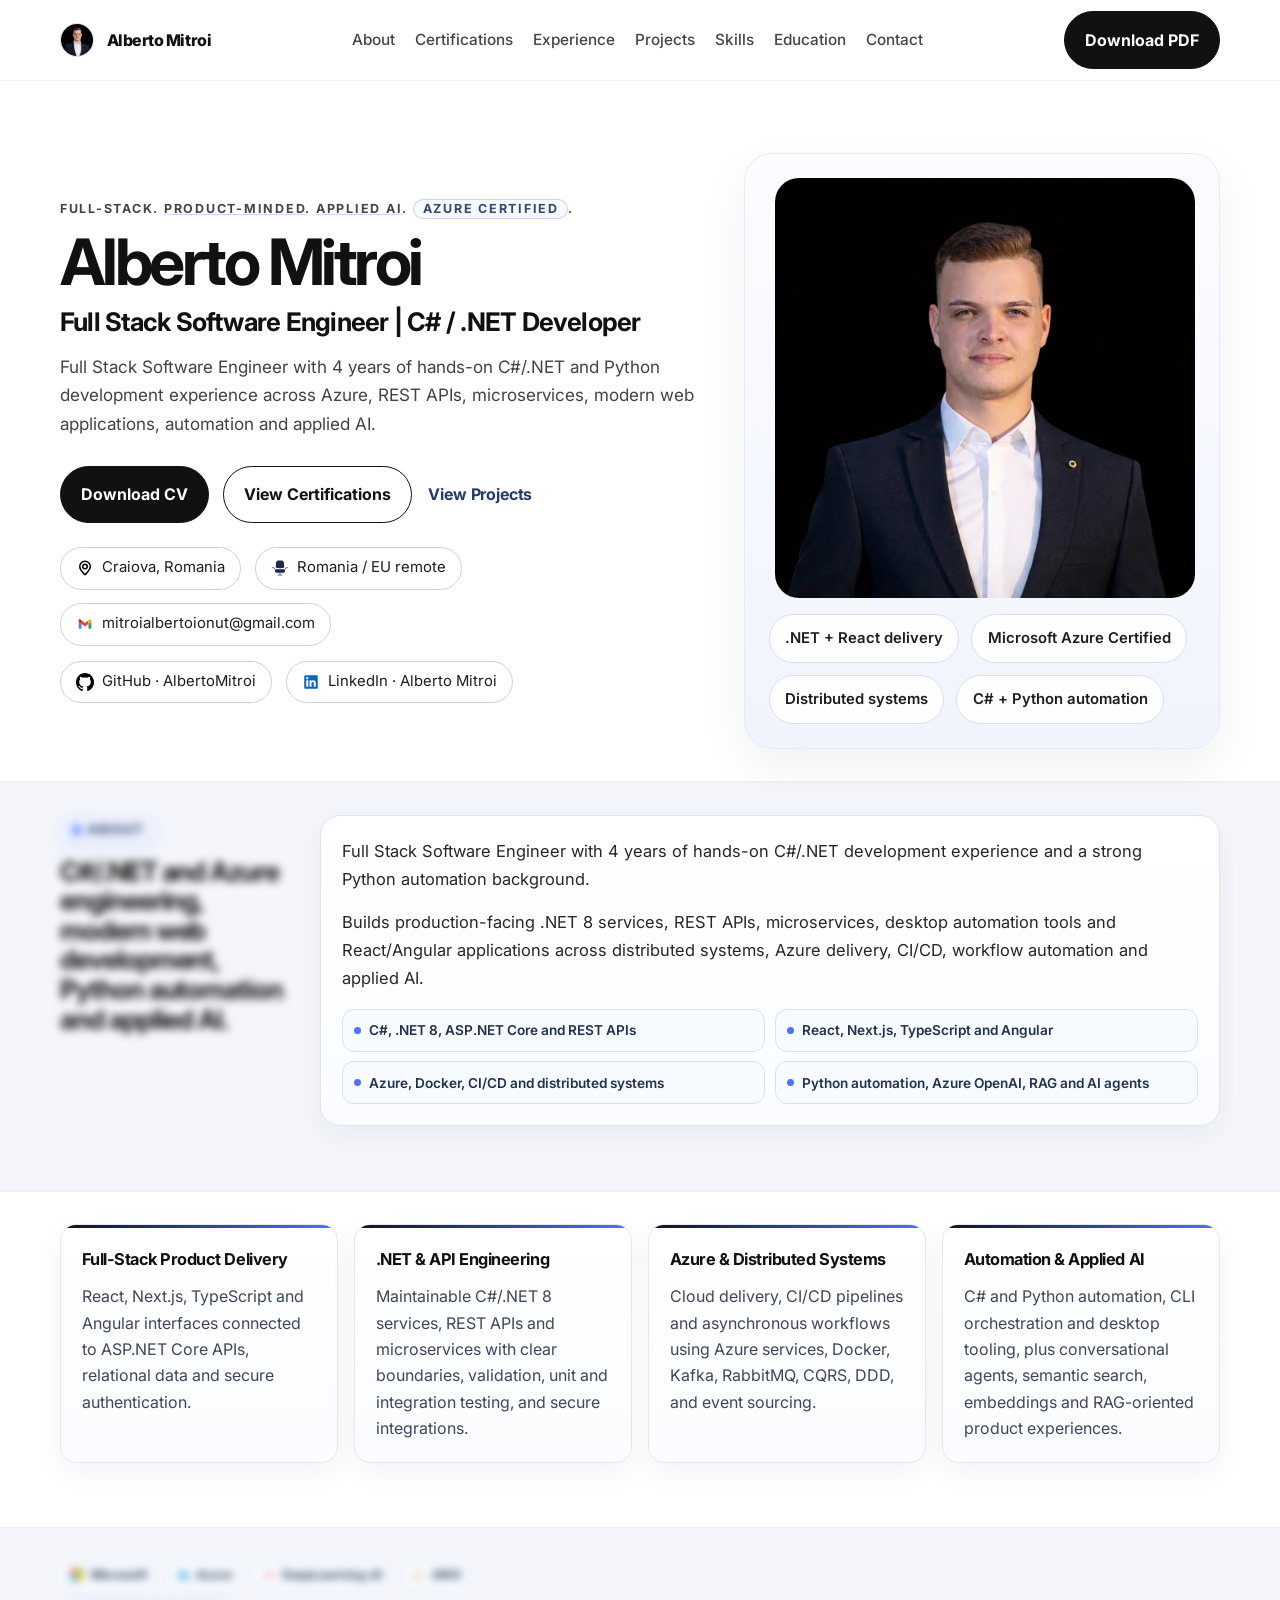
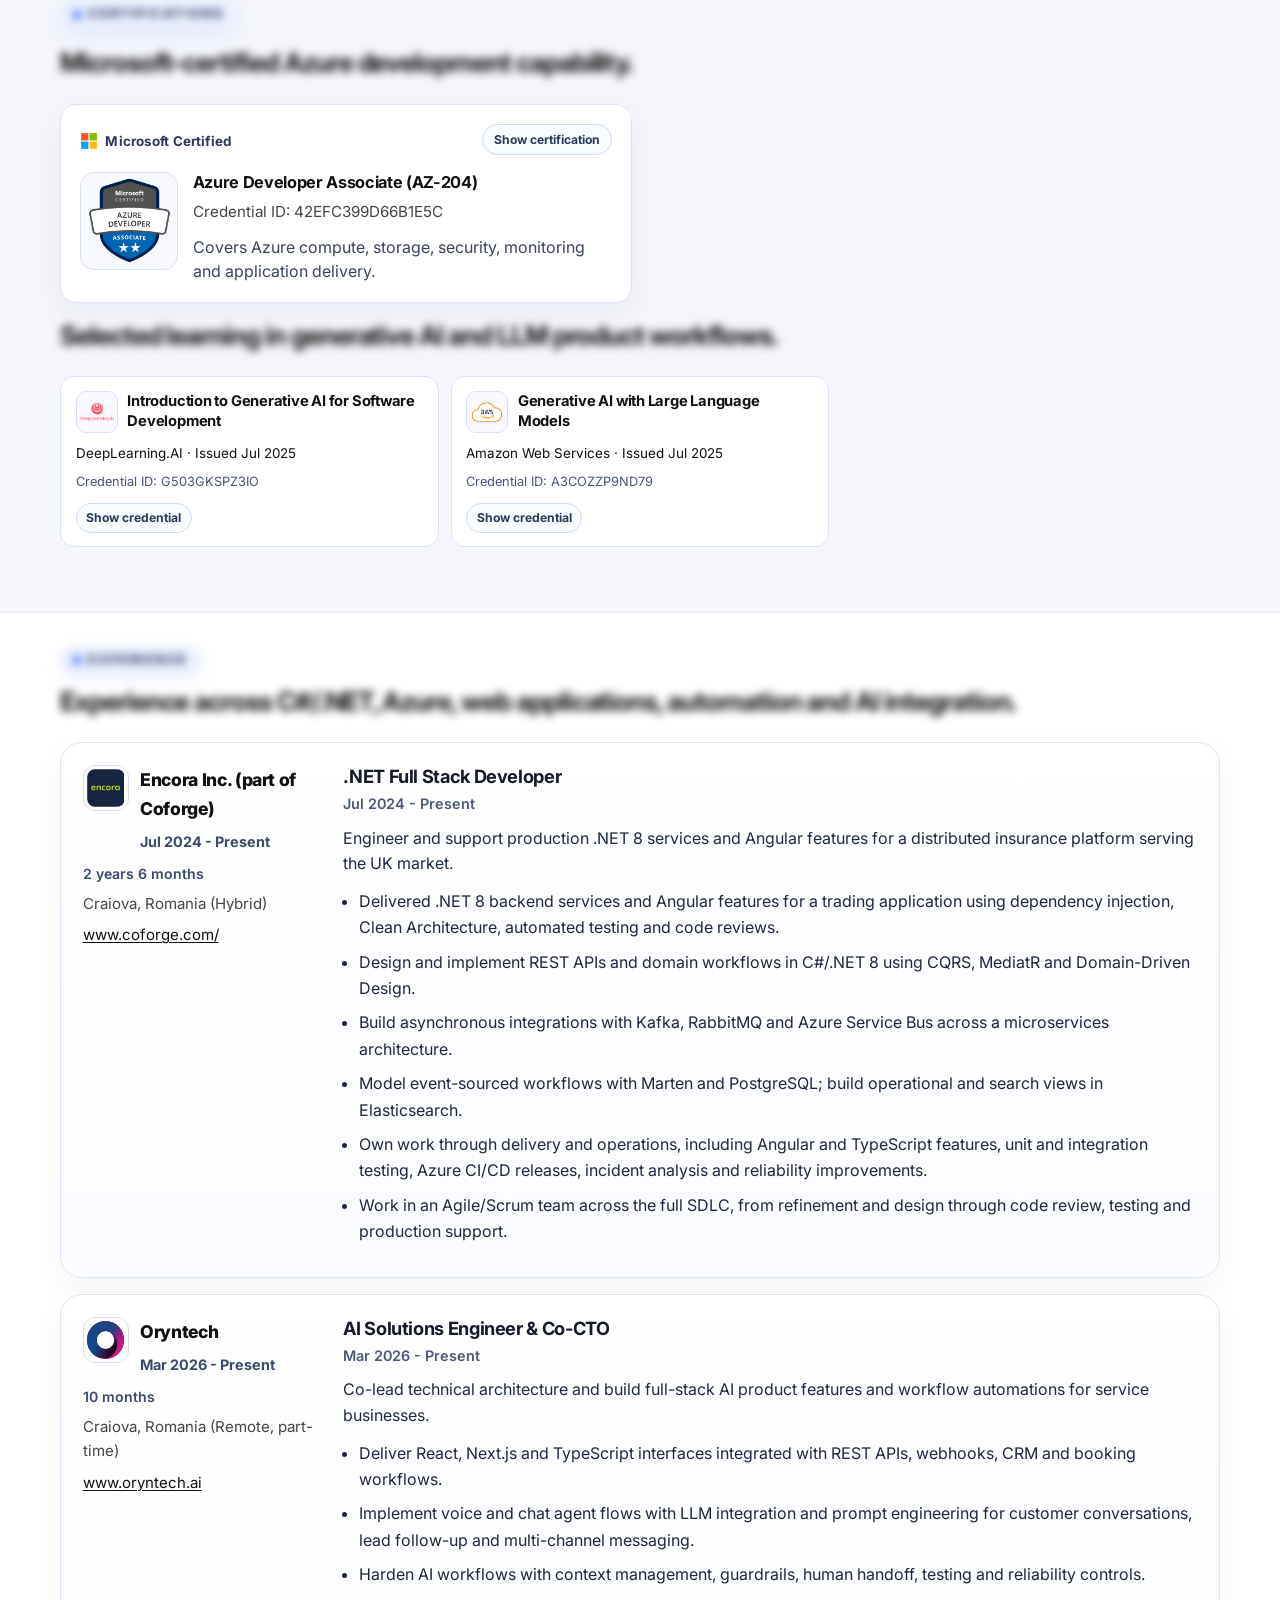
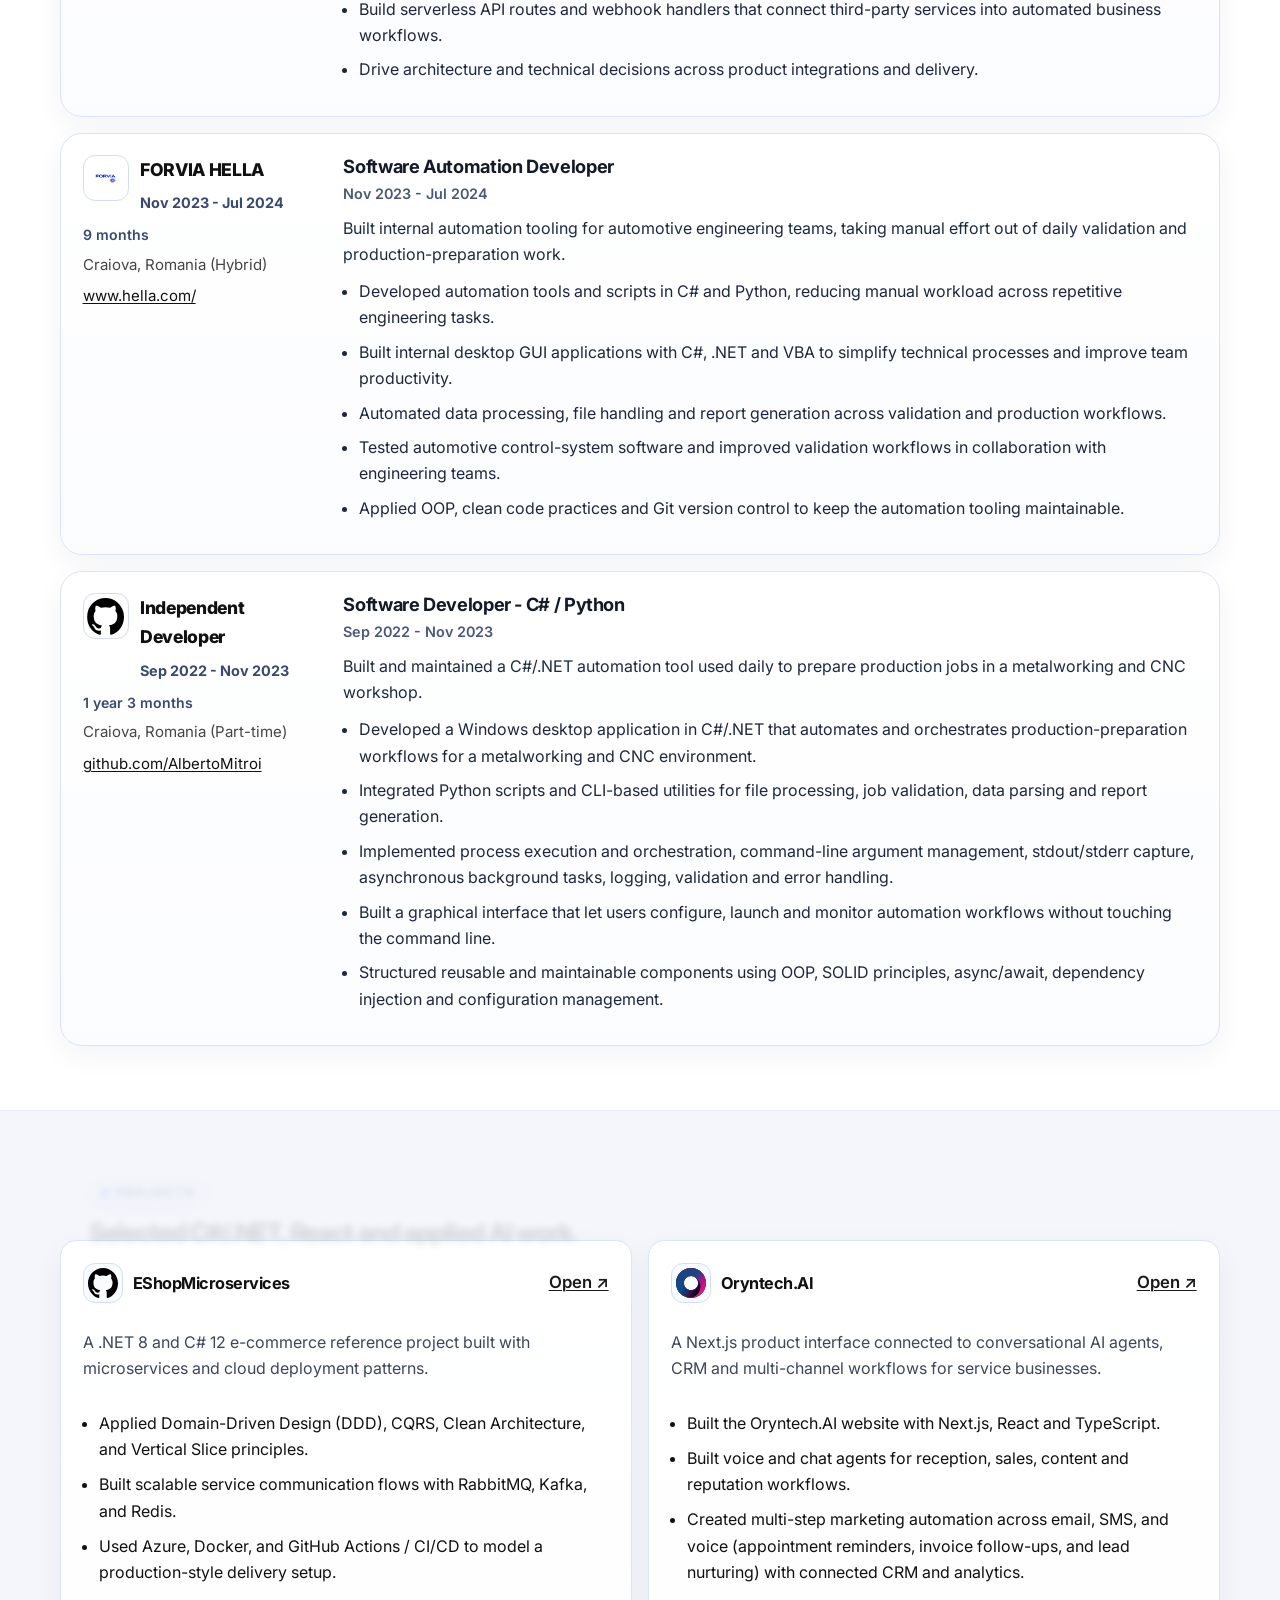
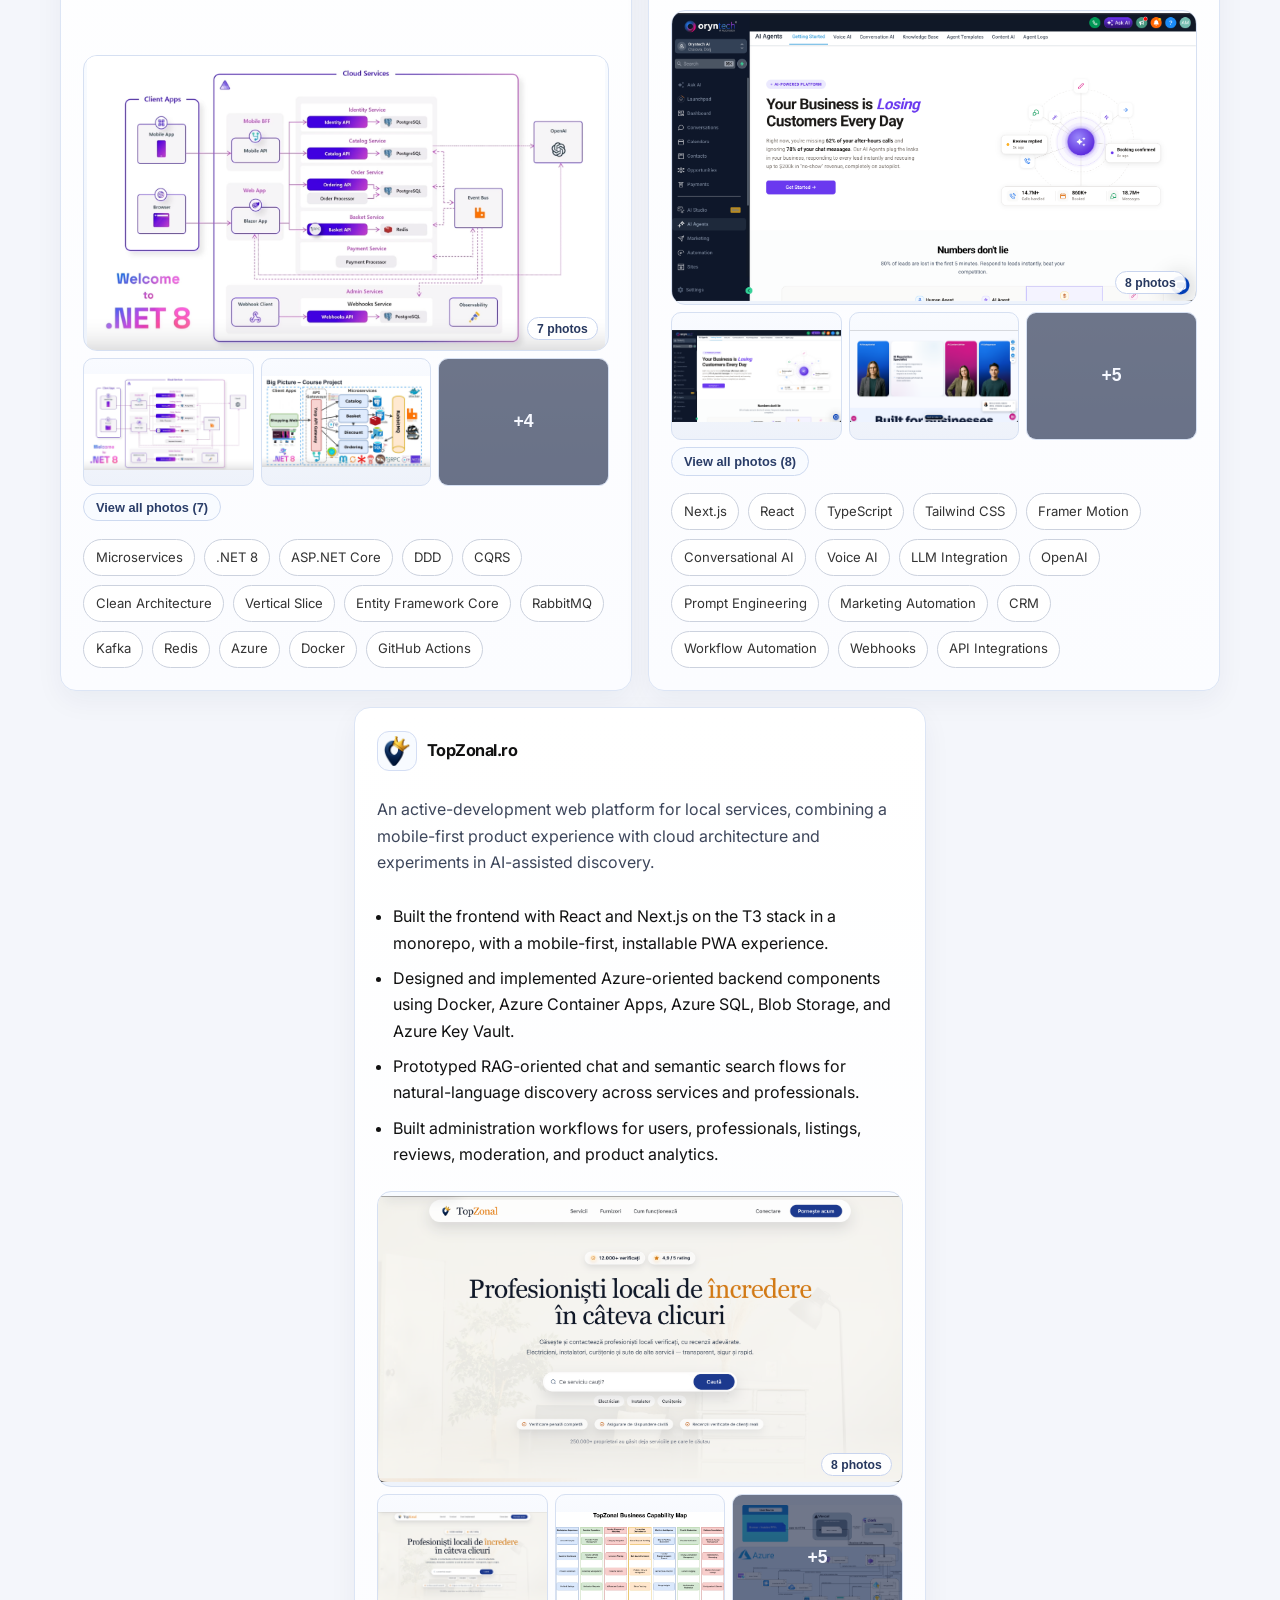
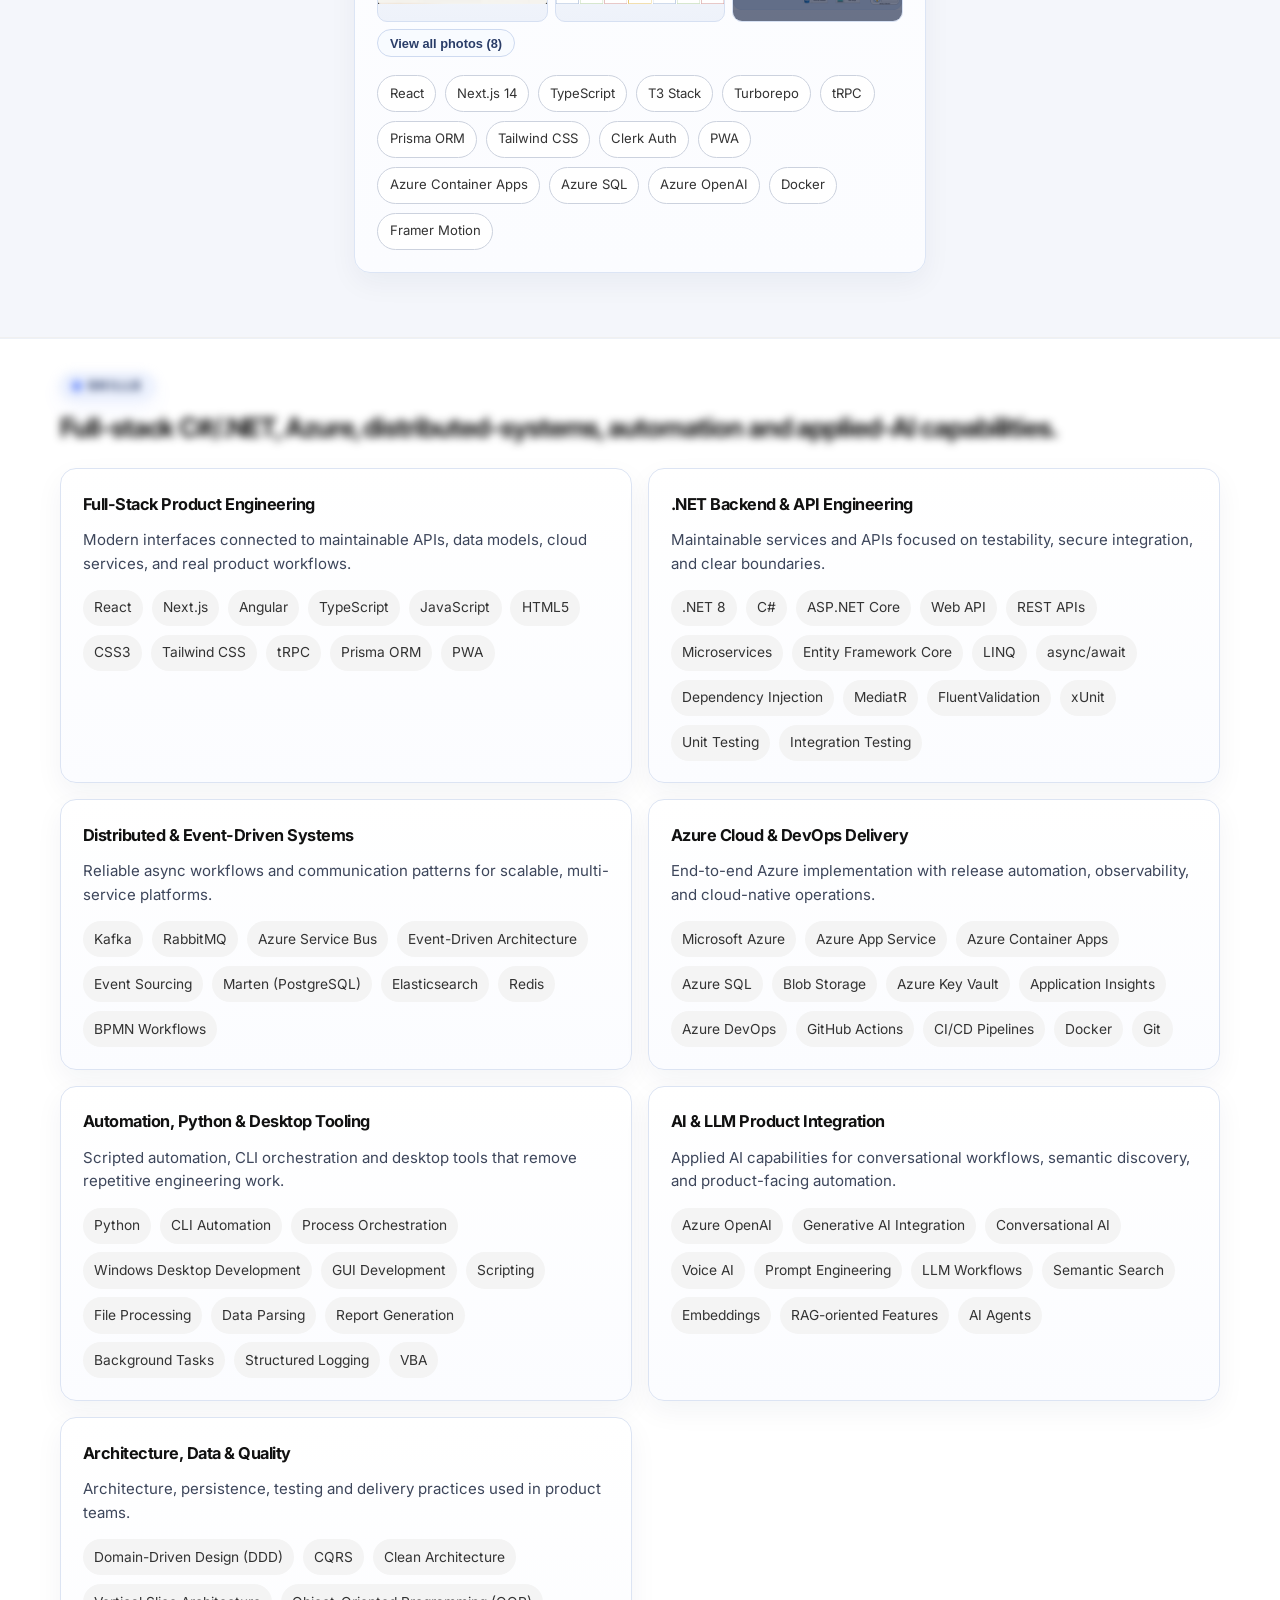
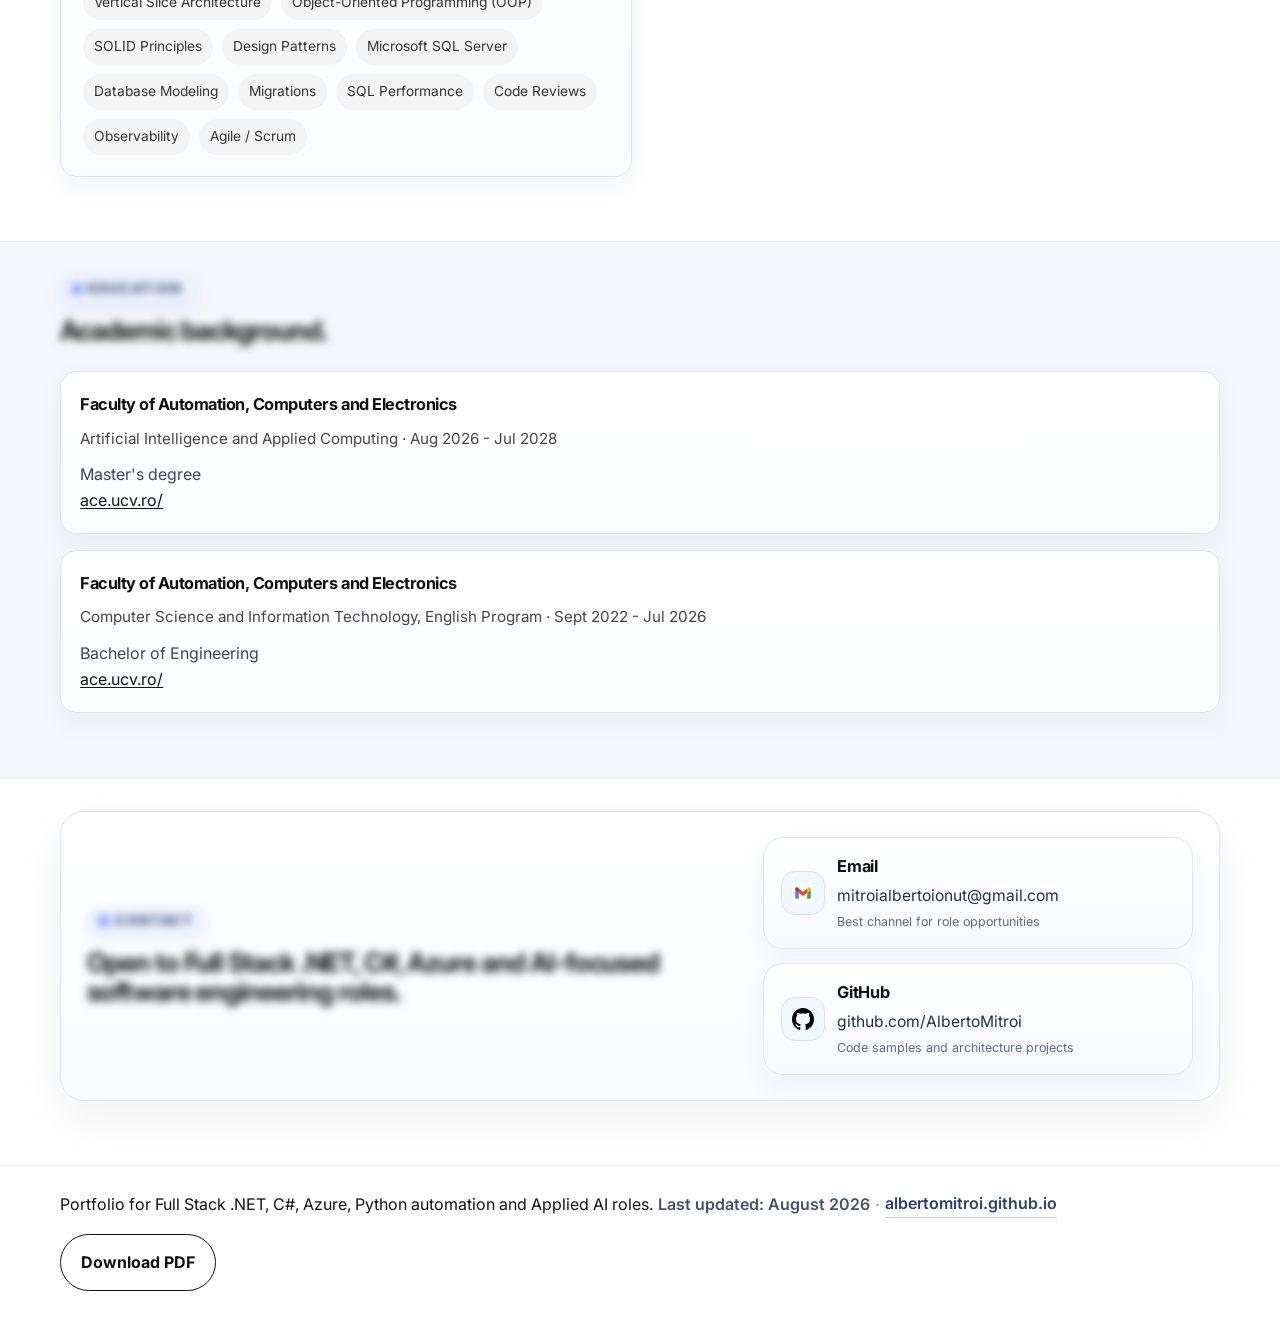
==== commit 00fe0cd5: "v2" ====
--- a/index.html
+++ b/index.html
@@ -3,8 +3,23 @@
 <head>
   <meta charset="UTF-8" />
   <meta name="viewport" content="width=device-width, initial-scale=1.0" />
-  <title>Alberto Mitroi | Full Stack Software Engineer &amp; Applied AI</title>
-  <meta name="description" content="Portfolio and resume for Alberto Mitroi, a Full Stack Software Engineer building .NET, Azure, React, Next.js, TypeScript, and applied-AI products." />
+  <title>Alberto Mitroi | Full Stack Software Engineer &amp; C# / .NET Developer</title>
+  <meta name="description" content="Portfolio and CV for Alberto Mitroi, a Full Stack Software Engineer and C#/.NET developer with 4 years of experience in .NET 8, ASP.NET Core, REST APIs, microservices, Azure, Angular, React, Next.js, TypeScript, Python automation and applied AI." />
+  <meta name="author" content="Alberto Mitroi" />
+  <meta name="keywords" content="Alberto Mitroi, Full Stack Software Engineer, C# Developer, .NET Developer, .NET 8, ASP.NET Core, Web API, REST APIs, Entity Framework Core, microservices, Domain-Driven Design, CQRS, Clean Architecture, Event Sourcing, Kafka, RabbitMQ, Azure Service Bus, Microsoft Azure, AZ-204, Azure Developer Associate, Angular, React, Next.js, TypeScript, Python, automation, Docker, CI/CD, Azure DevOps, GitHub Actions, PostgreSQL, SQL Server, Elasticsearch, Redis, Azure OpenAI, RAG, LLM, Craiova, Romania" />
+  <meta name="robots" content="index, follow, max-image-preview:large" />
+  <link rel="canonical" href="https://albertomitroi.github.io/" />
+  <meta property="og:type" content="profile" />
+  <meta property="og:site_name" content="Alberto Mitroi" />
+  <meta property="og:title" content="Alberto Mitroi | Full Stack Software Engineer &amp; C# / .NET Developer" />
+  <meta property="og:description" content="Full Stack Software Engineer with 4 years of hands-on C#/.NET and Python experience across Azure, REST APIs, microservices, modern web applications, automation and applied AI." />
+  <meta property="og:url" content="https://albertomitroi.github.io/" />
+  <meta property="og:image" content="https://albertomitroi.github.io/assets/profile.webp" />
+  <meta property="og:locale" content="en_US" />
+  <meta name="twitter:card" content="summary_large_image" />
+  <meta name="twitter:title" content="Alberto Mitroi | Full Stack Software Engineer &amp; C# / .NET Developer" />
+  <meta name="twitter:description" content="Full Stack Software Engineer with 4 years of hands-on C#/.NET and Python experience across Azure, REST APIs, microservices, modern web applications, automation and applied AI." />
+  <meta name="twitter:image" content="https://albertomitroi.github.io/assets/profile.webp" />
   <meta name="theme-color" content="#ffffff" />
   <link rel="icon" type="image/png" sizes="32x32" href="assets/favicon-32.png" />
   <link rel="shortcut icon" href="assets/favicon-32.png" />
@@ -14,7 +29,54 @@
   <link rel="preconnect" href="https://fonts.gstatic.com" crossorigin>
   <link href="https://fonts.googleapis.com/css2?family=Inter:wght@400;600;700;800&display=swap" rel="stylesheet">
   <link rel="preload" as="image" href="assets/profile.webp" type="image/webp" />
-  <link rel="stylesheet" href="styles.css?v=20260821" />
+  <link rel="stylesheet" href="styles.css?v=20260826" />
+  <script type="application/ld+json">
+  {
+    "@context": "https://schema.org",
+    "@type": "Person",
+    "name": "Alberto Mitroi",
+    "url": "https://albertomitroi.github.io/",
+    "image": "https://albertomitroi.github.io/assets/profile.webp",
+    "email": "mailto:mitroialbertoionut@gmail.com",
+    "jobTitle": "Full Stack Software Engineer",
+    "description": "Full Stack Software Engineer with 4 years of hands-on C#/.NET and Python development experience across Azure, REST APIs, microservices, modern web applications, automation and applied AI.",
+    "address": { "@type": "PostalAddress", "addressLocality": "Craiova", "addressCountry": "RO" },
+    "sameAs": [
+      "https://github.com/AlbertoMitroi",
+      "https://www.linkedin.com/in/mitroialberto/"
+    ],
+    "worksFor": [
+      { "@type": "Organization", "name": "Encora Inc. (part of Coforge)", "url": "https://www.coforge.com/" },
+      { "@type": "Organization", "name": "Oryntech", "url": "https://www.oryntech.ai" }
+    ],
+    "alumniOf": {
+      "@type": "CollegeOrUniversity",
+      "name": "University of Craiova, Faculty of Automation, Computers and Electronics",
+      "url": "https://ace.ucv.ro/"
+    },
+    "hasCredential": {
+      "@type": "EducationalOccupationalCredential",
+      "name": "Microsoft Certified: Azure Developer Associate (AZ-204)",
+      "credentialCategory": "certification",
+      "recognizedBy": { "@type": "Organization", "name": "Microsoft" },
+      "url": "https://learn.microsoft.com/en-us/users/albertomitroi/credentials/42efc399d66b1e5c"
+    },
+    "knowsAbout": [
+      "C#", ".NET 8", "ASP.NET Core", "Web API", "REST APIs", "Entity Framework Core", "LINQ",
+      "Microservices", "Domain-Driven Design", "CQRS", "Clean Architecture", "Event Sourcing",
+      "Kafka", "RabbitMQ", "Azure Service Bus", "PostgreSQL", "Microsoft SQL Server", "Elasticsearch", "Redis",
+      "Microsoft Azure", "Docker", "CI/CD", "Azure DevOps", "GitHub Actions",
+      "Angular", "React", "Next.js", "TypeScript", "JavaScript",
+      "Python", "CLI automation", "Windows desktop development",
+      "Azure OpenAI", "Large Language Models", "Retrieval-Augmented Generation", "Semantic Search", "Conversational AI"
+    ],
+    "knowsLanguage": ["English", "Romanian"],
+    "seeks": {
+      "@type": "Demand",
+      "name": "Full Stack .NET, Azure and applied AI product engineering roles"
+    }
+  }
+  </script>
   <noscript>
     <style>
       body.is-loading .site-header,
@@ -101,7 +163,7 @@
       <div class="container section-grid section-grid--about">
         <div class="section-heading">
           <p class="section-label">About</p>
-          <h3 class="section-title">C#/.NET, Azure and modern web development, with applied AI where it fits the product.</h3>
+          <h3 class="section-title">C#/.NET and Azure engineering, modern web development, Python automation and applied AI.</h3>
         </div>
         <div class="about-panel">
           <div class="about-copy" id="aboutCopy"></div>
@@ -154,7 +216,7 @@
       <div class="container">
         <div class="section-heading">
           <p class="section-label">Experience</p>
-          <h3 class="section-title">Experience across .NET, Azure, web applications and AI integration.</h3>
+          <h3 class="section-title">Experience across C#/.NET, Azure, web applications, automation and AI integration.</h3>
         </div>
         <div class="timeline" id="experienceList"></div>
       </div>
@@ -164,7 +226,7 @@
       <div class="container">
         <div class="section-heading">
           <p class="section-label">Projects</p>
-          <h3 class="section-title">Selected .NET, React and applied AI work.</h3>
+          <h3 class="section-title">Selected C#/.NET, React and applied AI work.</h3>
         </div>
         <div class="projects-grid" id="projectsList"></div>
       </div>
@@ -174,7 +236,7 @@
       <div class="container">
         <div class="section-heading">
           <p class="section-label">Skills</p>
-          <h3 class="section-title">Full-stack .NET, Azure, distributed-systems, and applied-AI capabilities.</h3>
+          <h3 class="section-title">Full-stack C#/.NET, Azure, distributed-systems, automation and applied-AI capabilities.</h3>
         </div>
         <div class="skill-groups" id="skillsList"></div>
       </div>
@@ -194,7 +256,7 @@
       <div class="container contact-card">
         <div class="section-heading section-heading--compact">
           <p class="section-label">Contact</p>
-          <h3 class="section-title">Open to .NET full-stack, Azure, and AI-focused product engineering roles.</h3>
+          <h3 class="section-title">Open to Full Stack .NET, C#, Azure and AI-focused software engineering roles.</h3>
         </div>
         <div class="contact-actions" id="contactActions"></div>
       </div>
@@ -204,7 +266,7 @@
   <footer class="site-footer">
     <div class="container footer-shell">
       <p class="footer-copy">
-        Portfolio for Full Stack .NET, Azure and Applied AI roles.
+        Portfolio for Full Stack .NET, C#, Azure, Python automation and Applied AI roles.
         <span id="siteLastUpdated" class="footer-last-updated"></span>
       </p>
       <button class="btn btn-secondary" id="downloadPdfFooter">Download PDF</button>
@@ -215,7 +277,7 @@
     <div id="resumePdfRoot" class="resume-canvas"></div>
   </section>
 
-  <script src="data.js?v=20260826-3"></script>
-  <script src="app.js?v=20260826-3"></script>
+  <script src="data.js?v=20260826-4"></script>
+  <script src="app.js?v=20260826-4"></script>
 </body>
 </html>
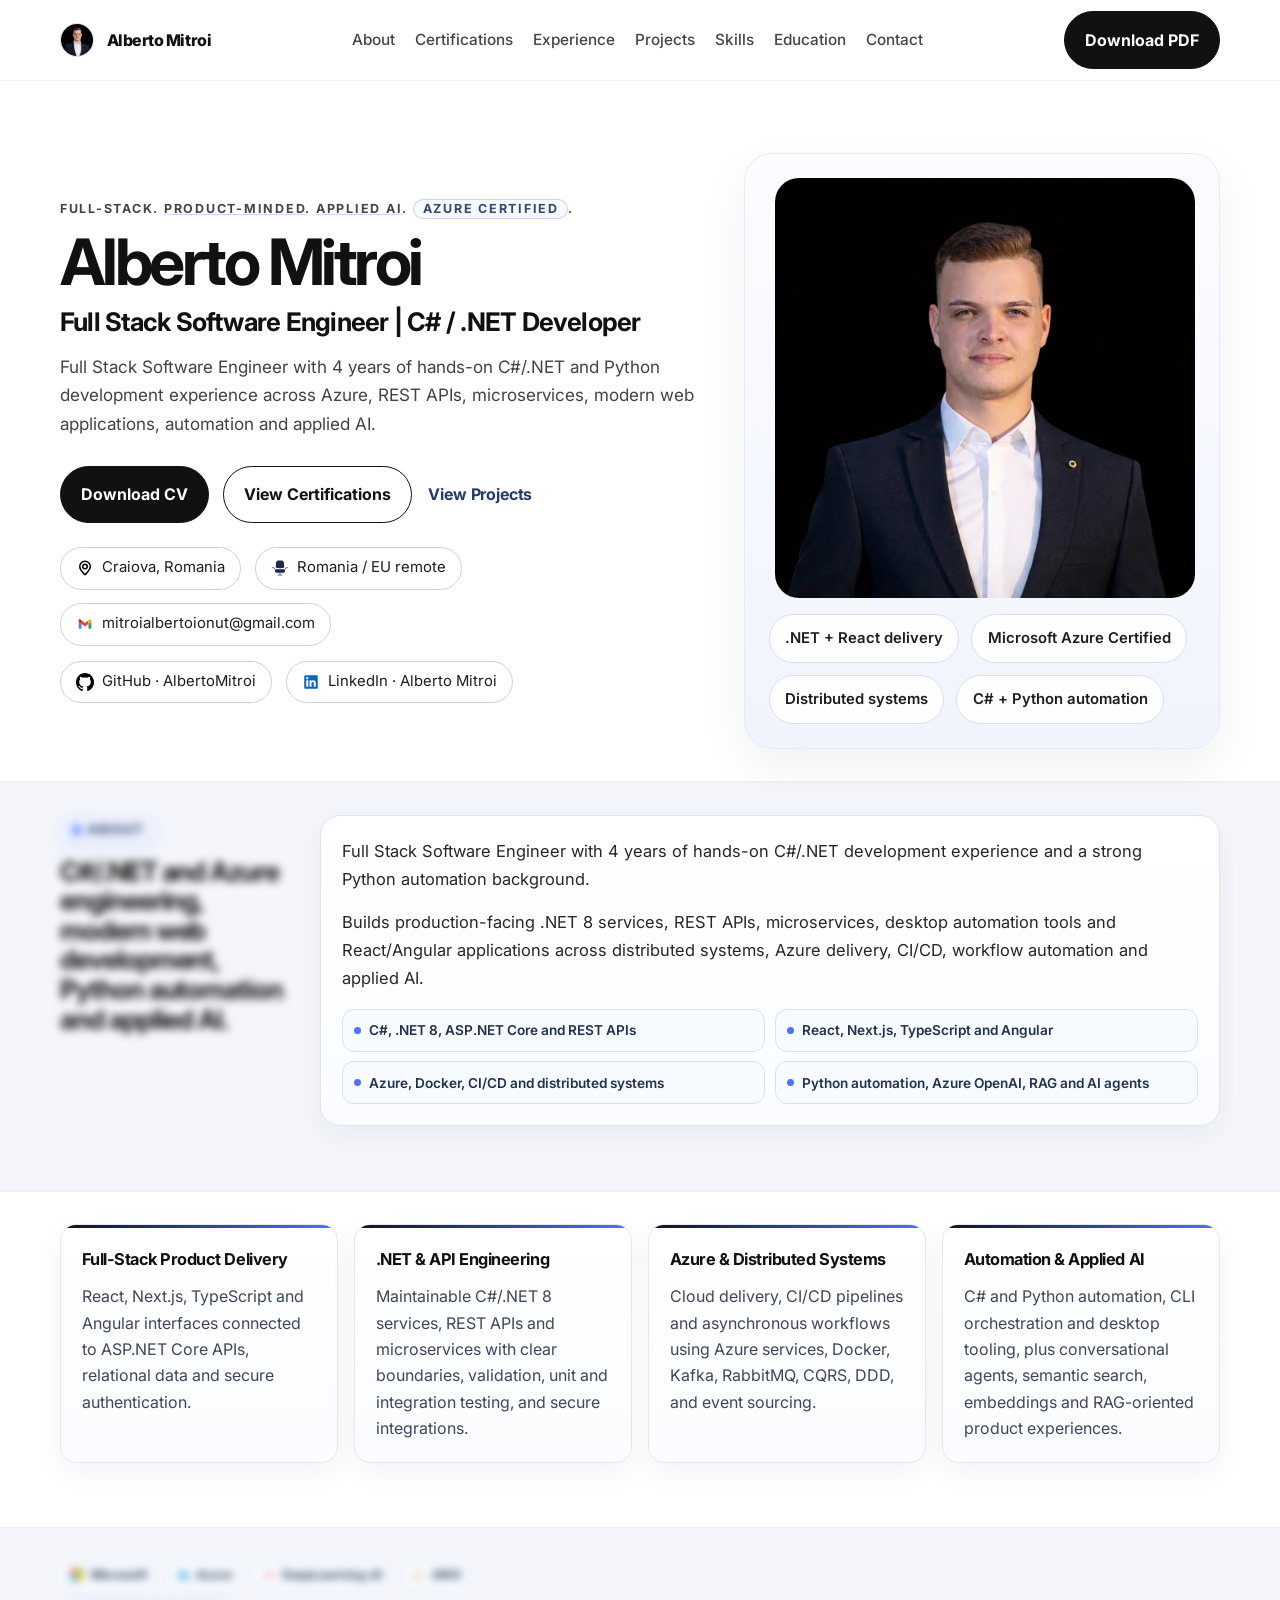
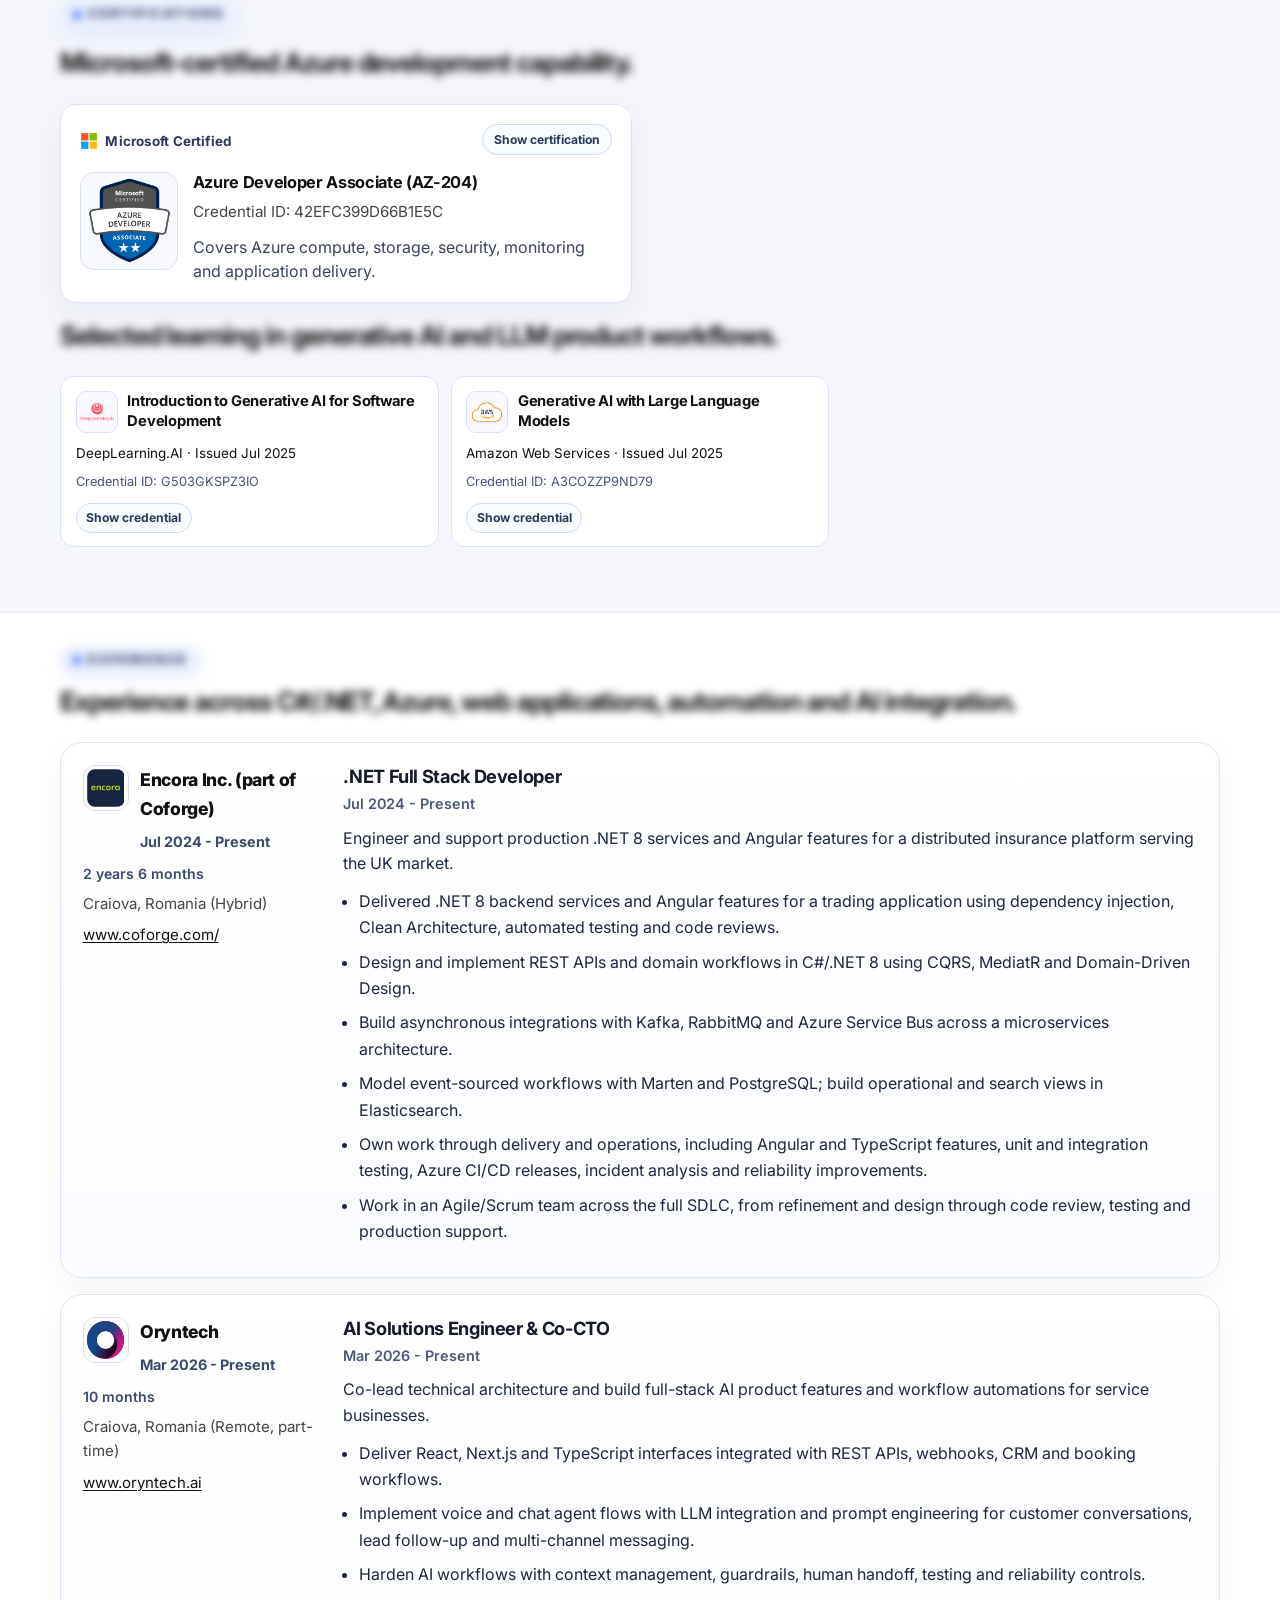
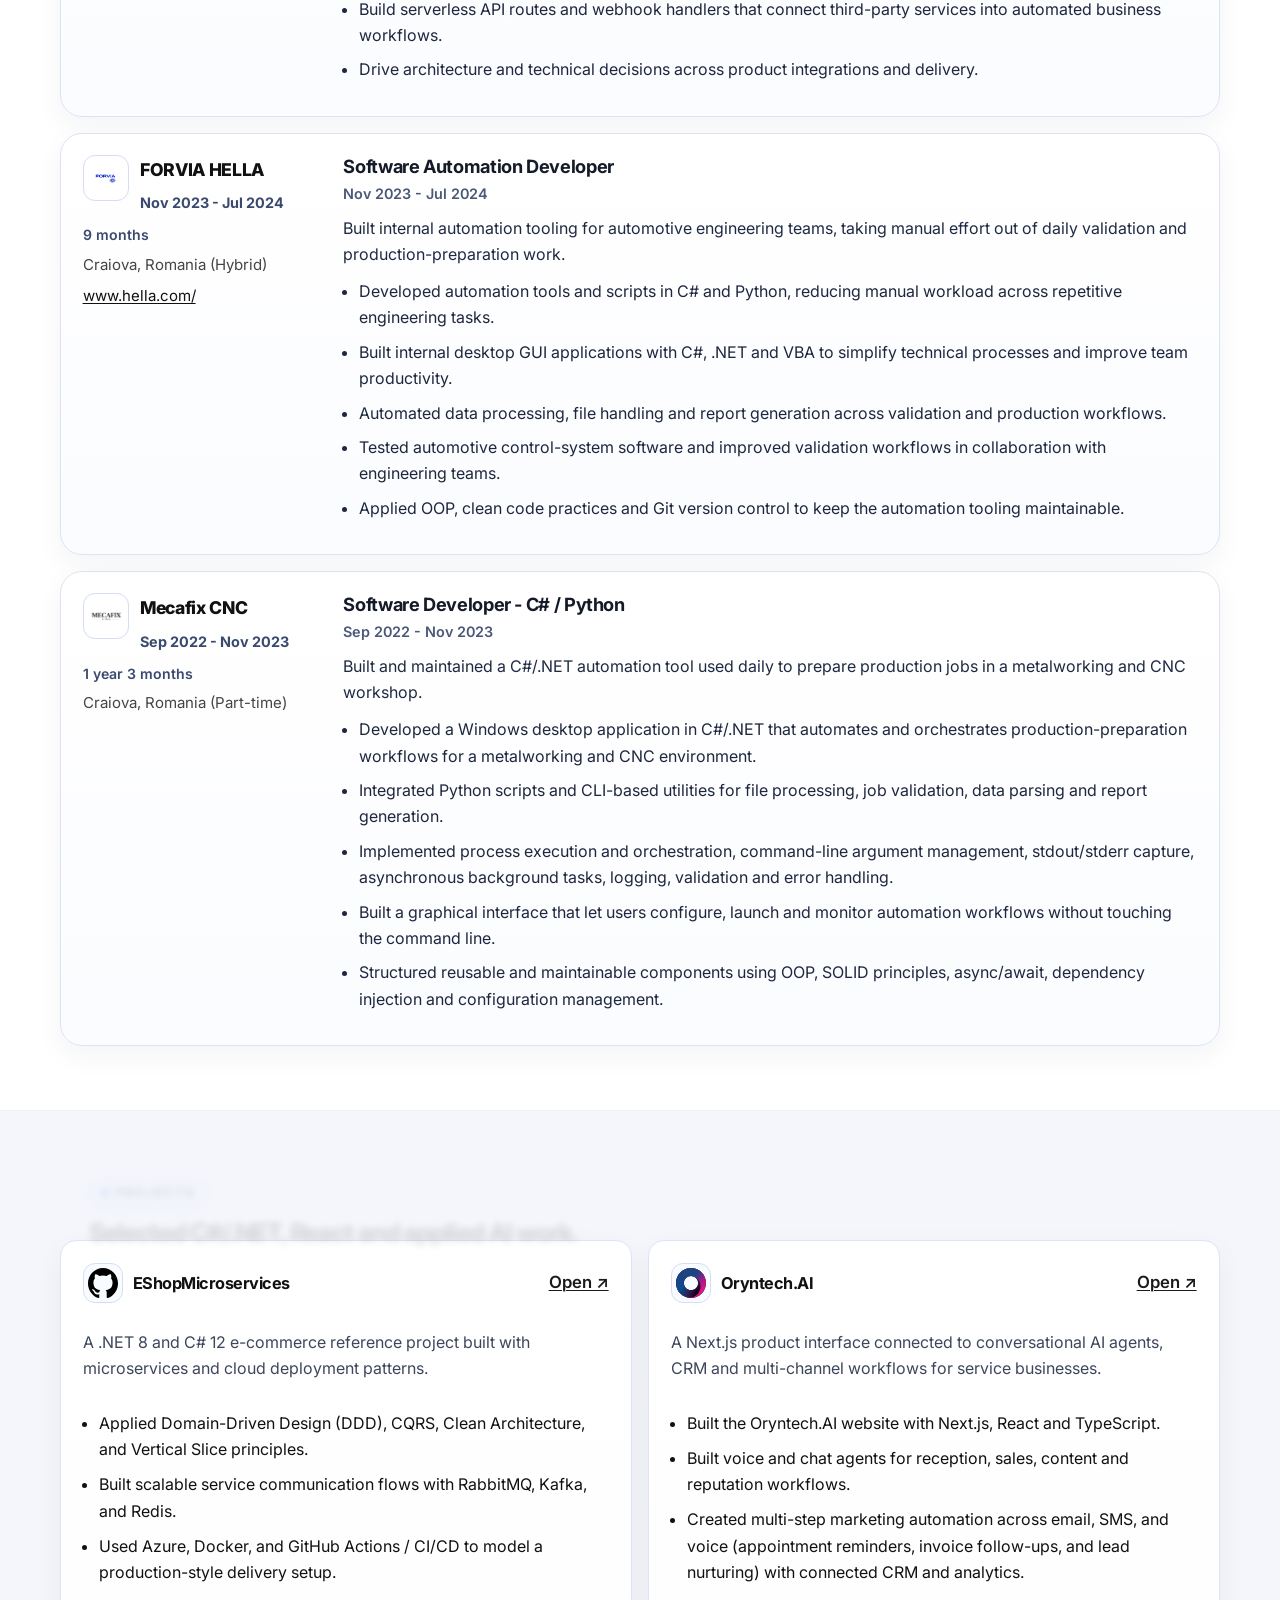
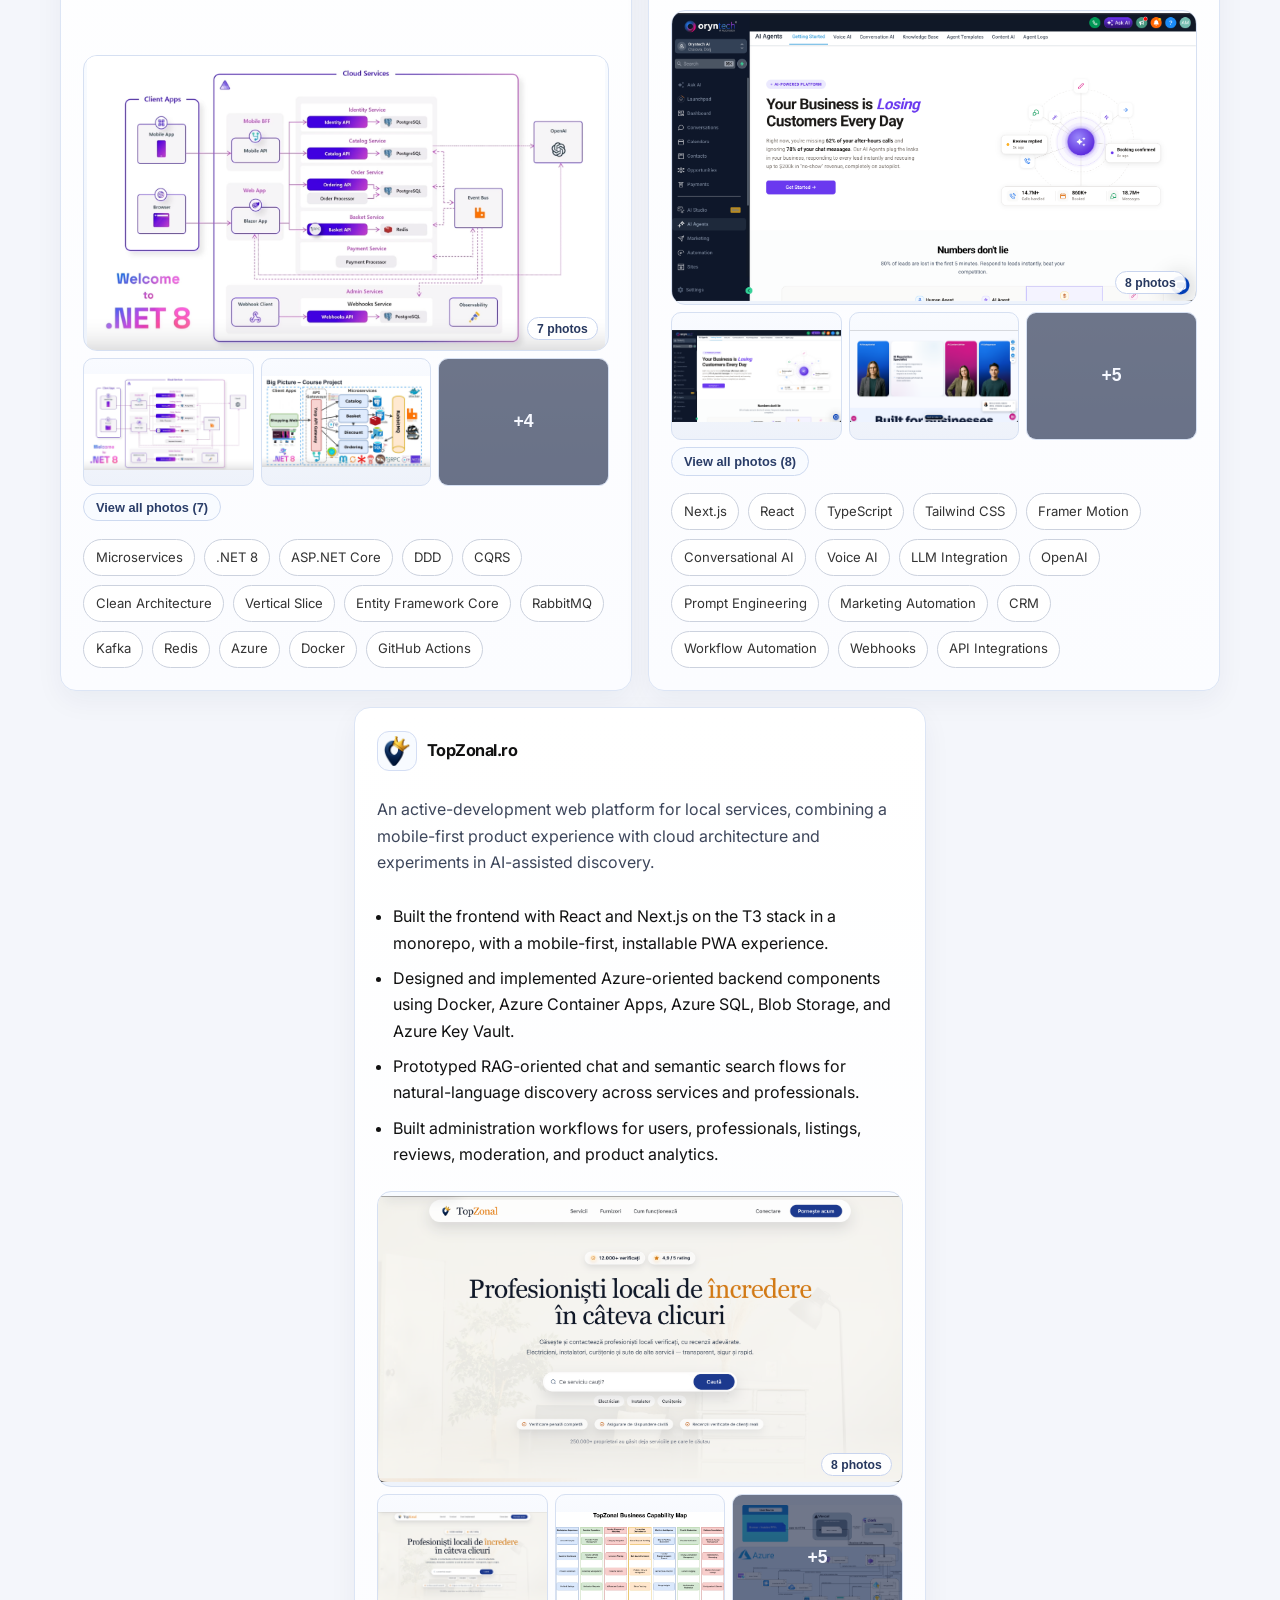
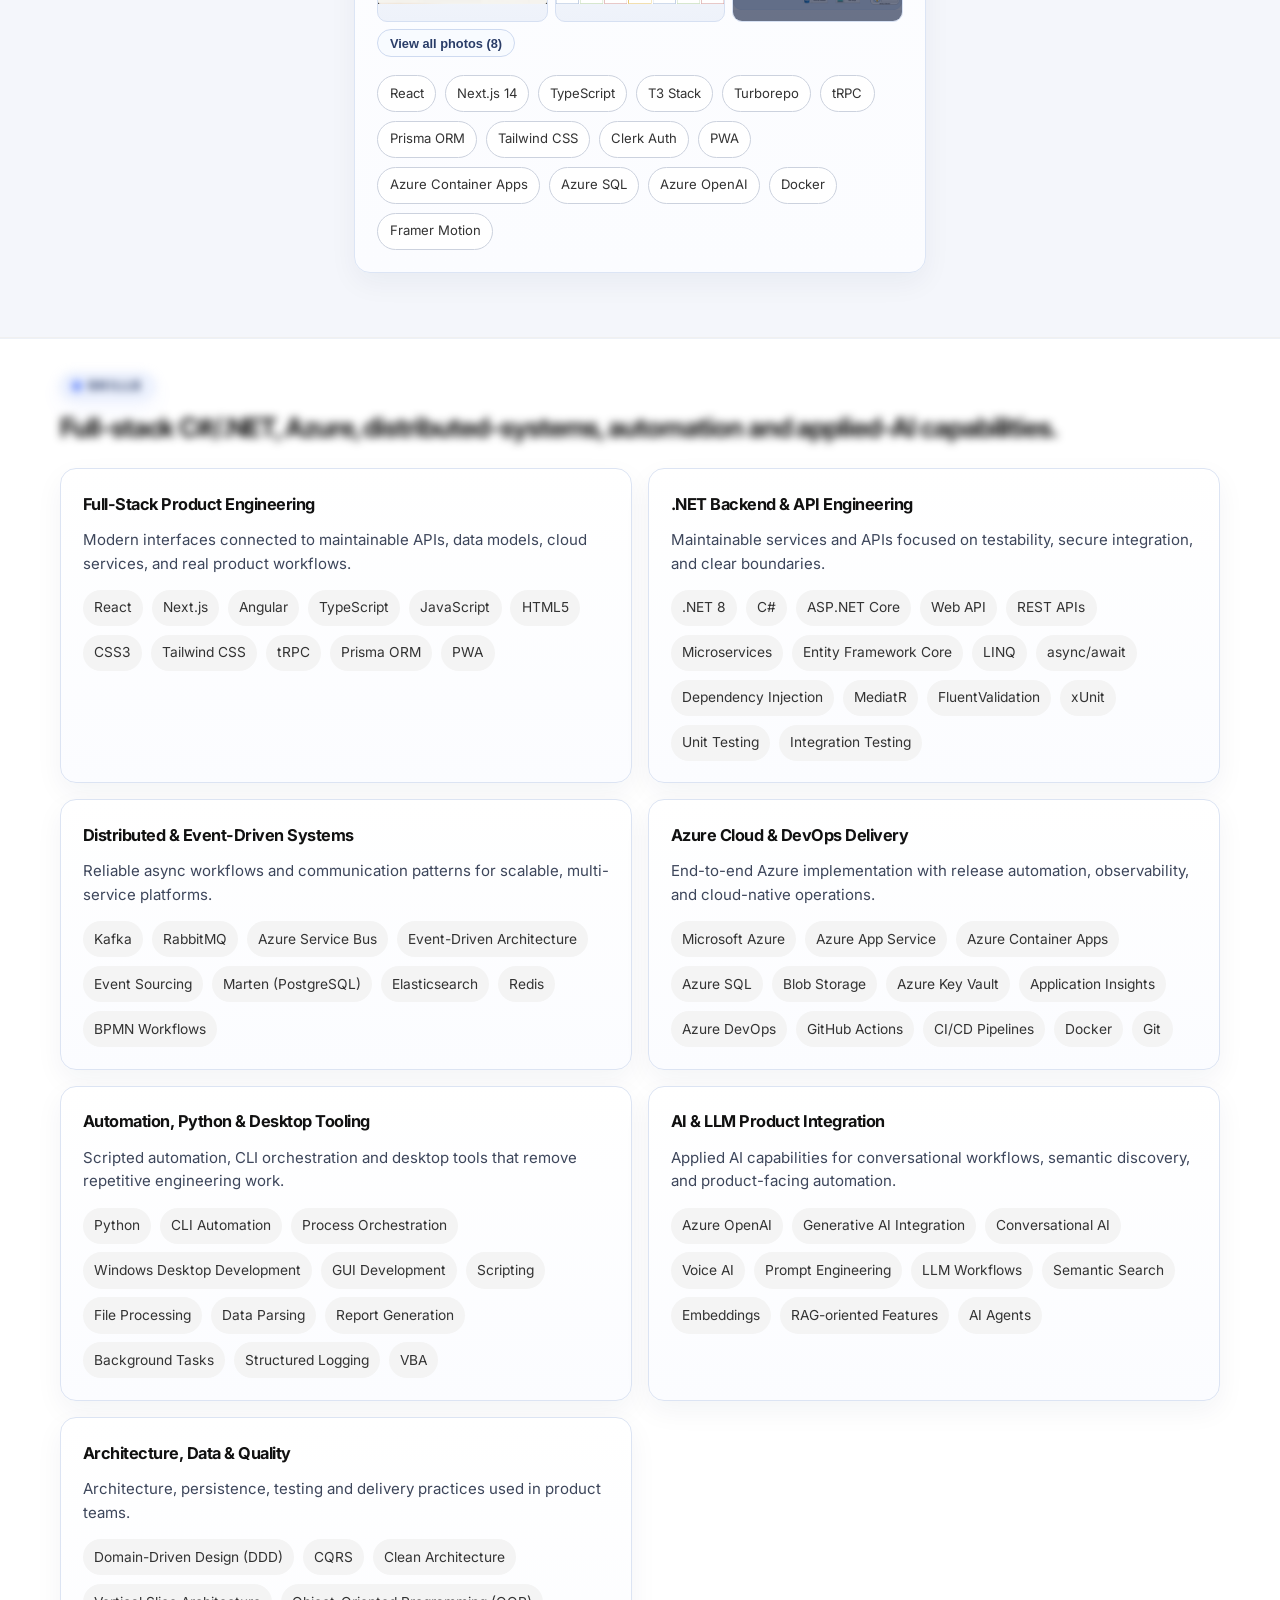
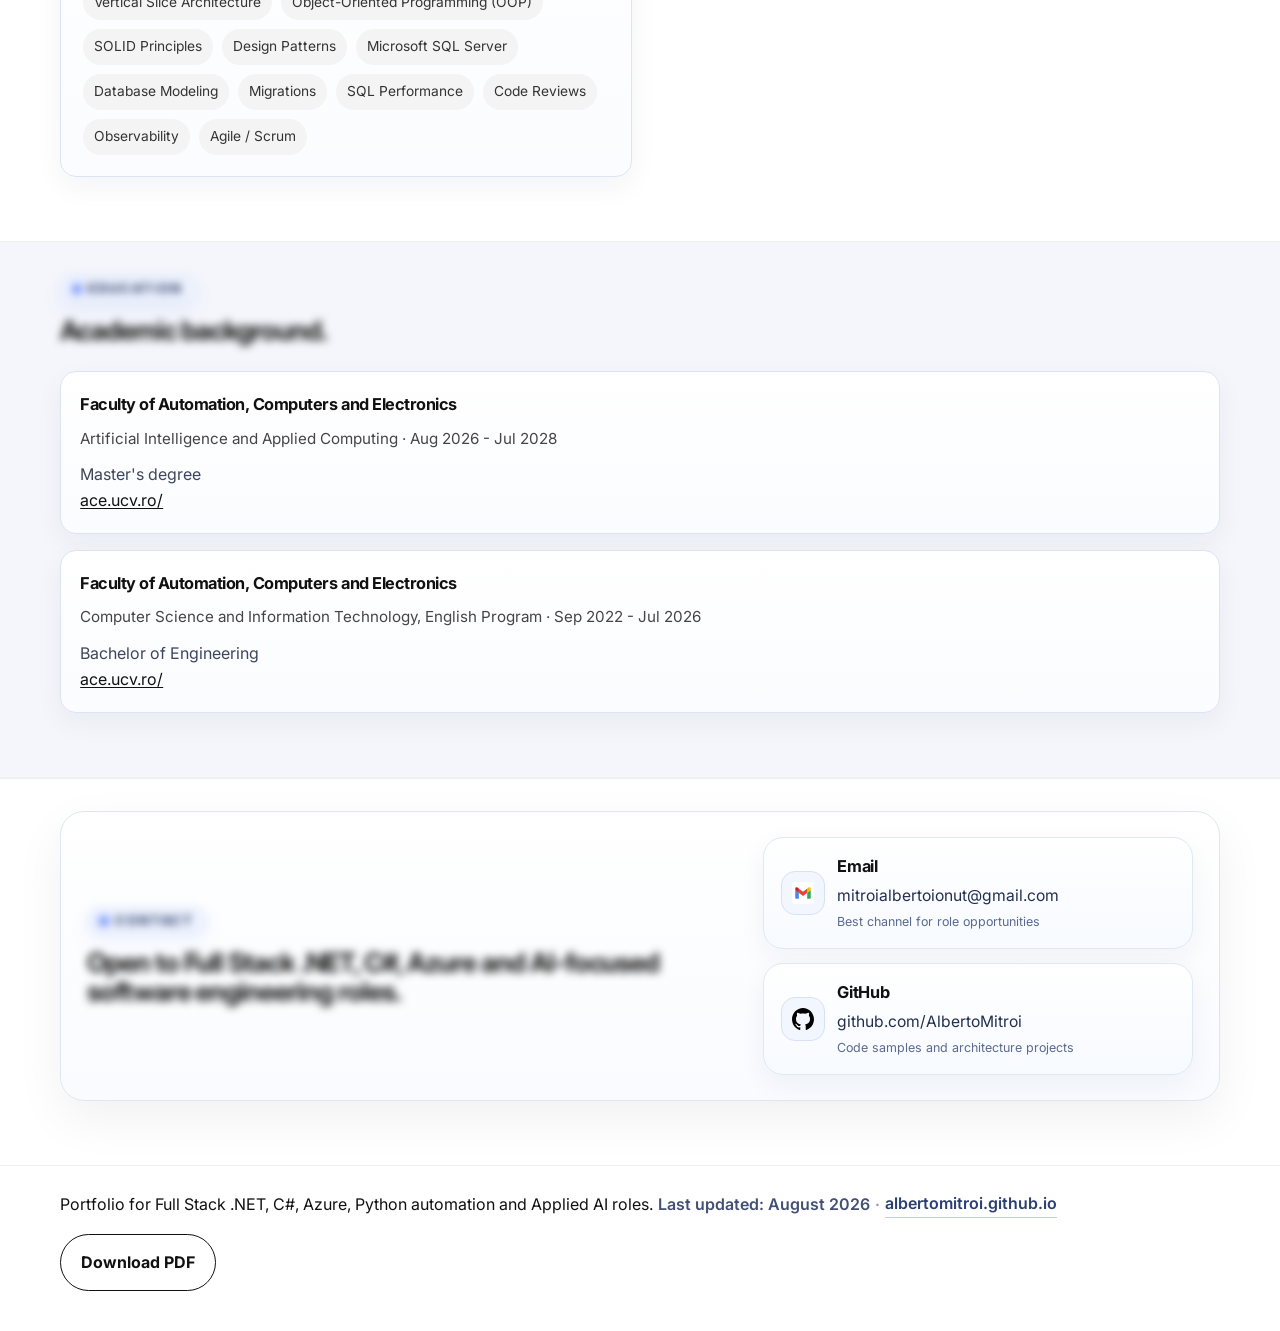
==== commit 65cd0401: "Add Mecafix CNC role and tighten resume for ATS Move the C#/Python automation work from a personal p" ====
--- a/index.html
+++ b/index.html
@@ -277,7 +277,7 @@
     <div id="resumePdfRoot" class="resume-canvas"></div>
   </section>
 
-  <script src="data.js?v=20260826-4"></script>
-  <script src="app.js?v=20260826-4"></script>
+  <script src="data.js?v=20260826-5"></script>
+  <script src="app.js?v=20260826-5"></script>
 </body>
 </html>
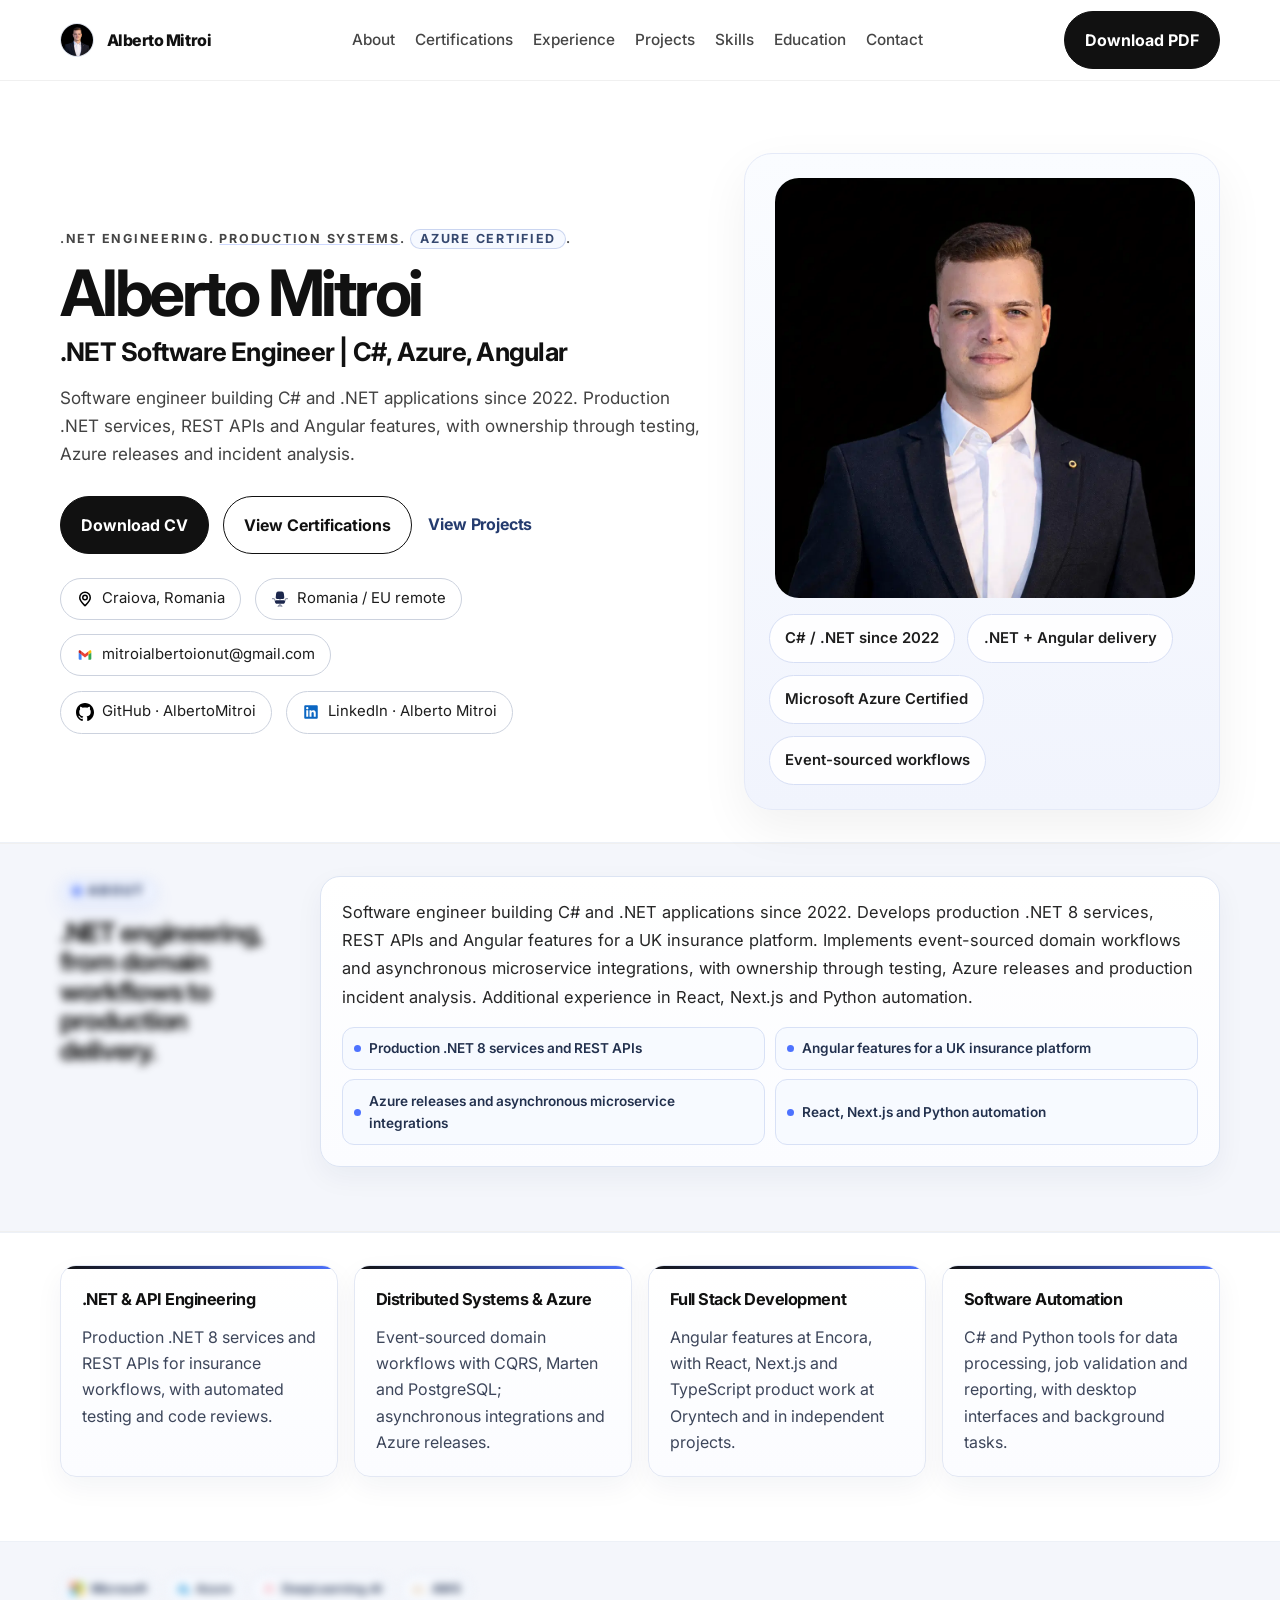
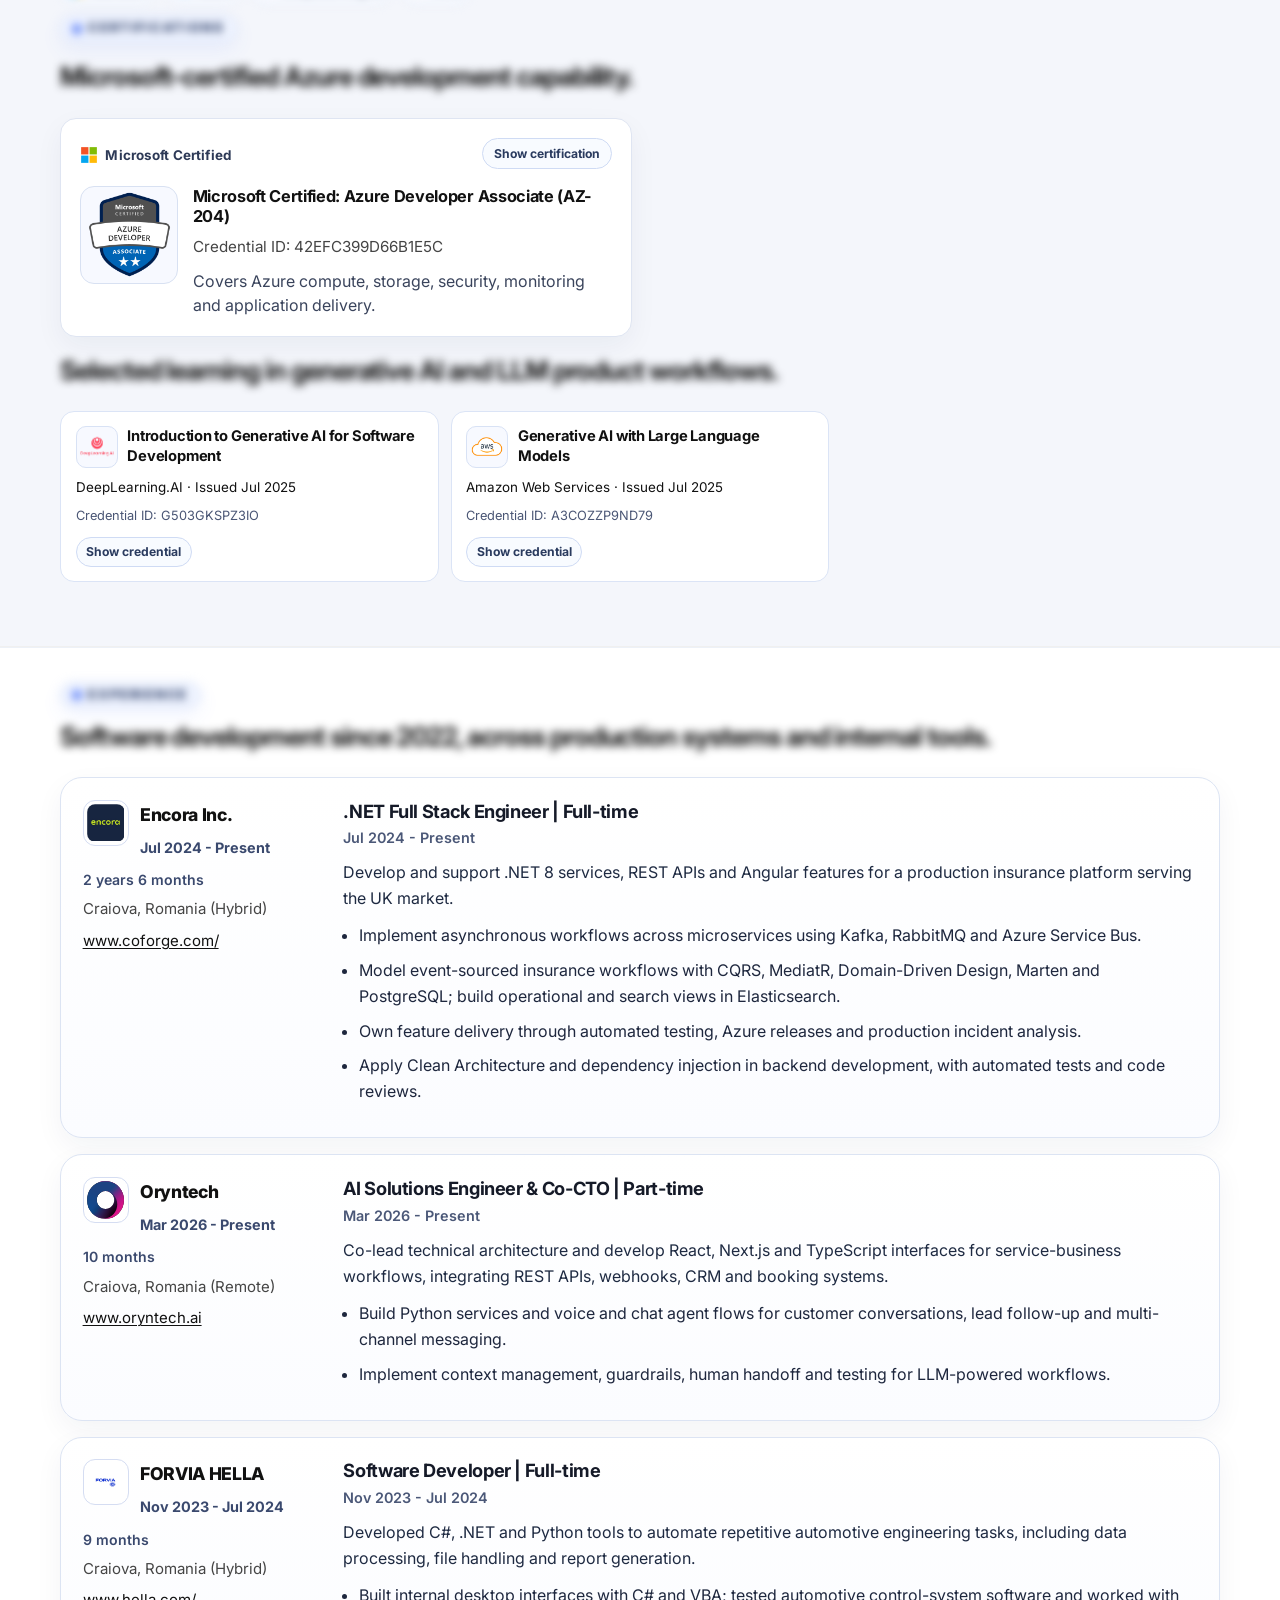
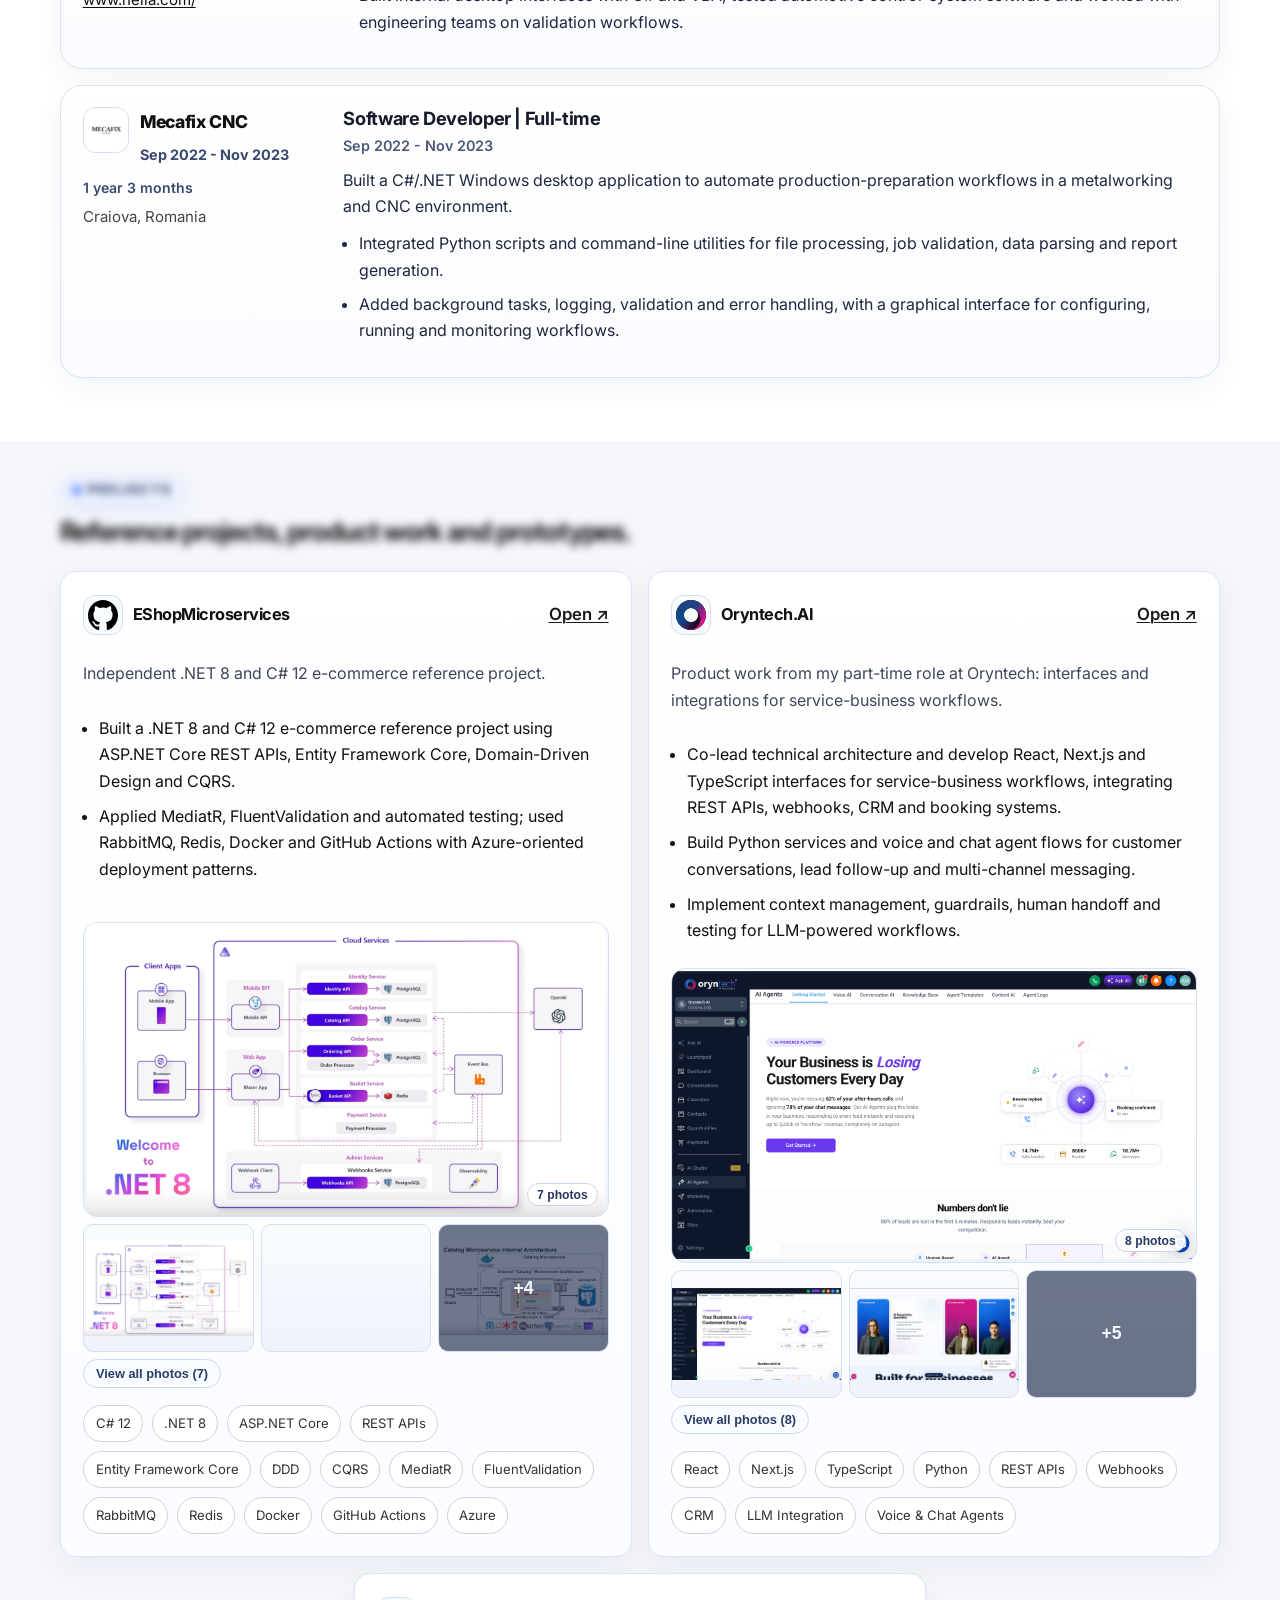
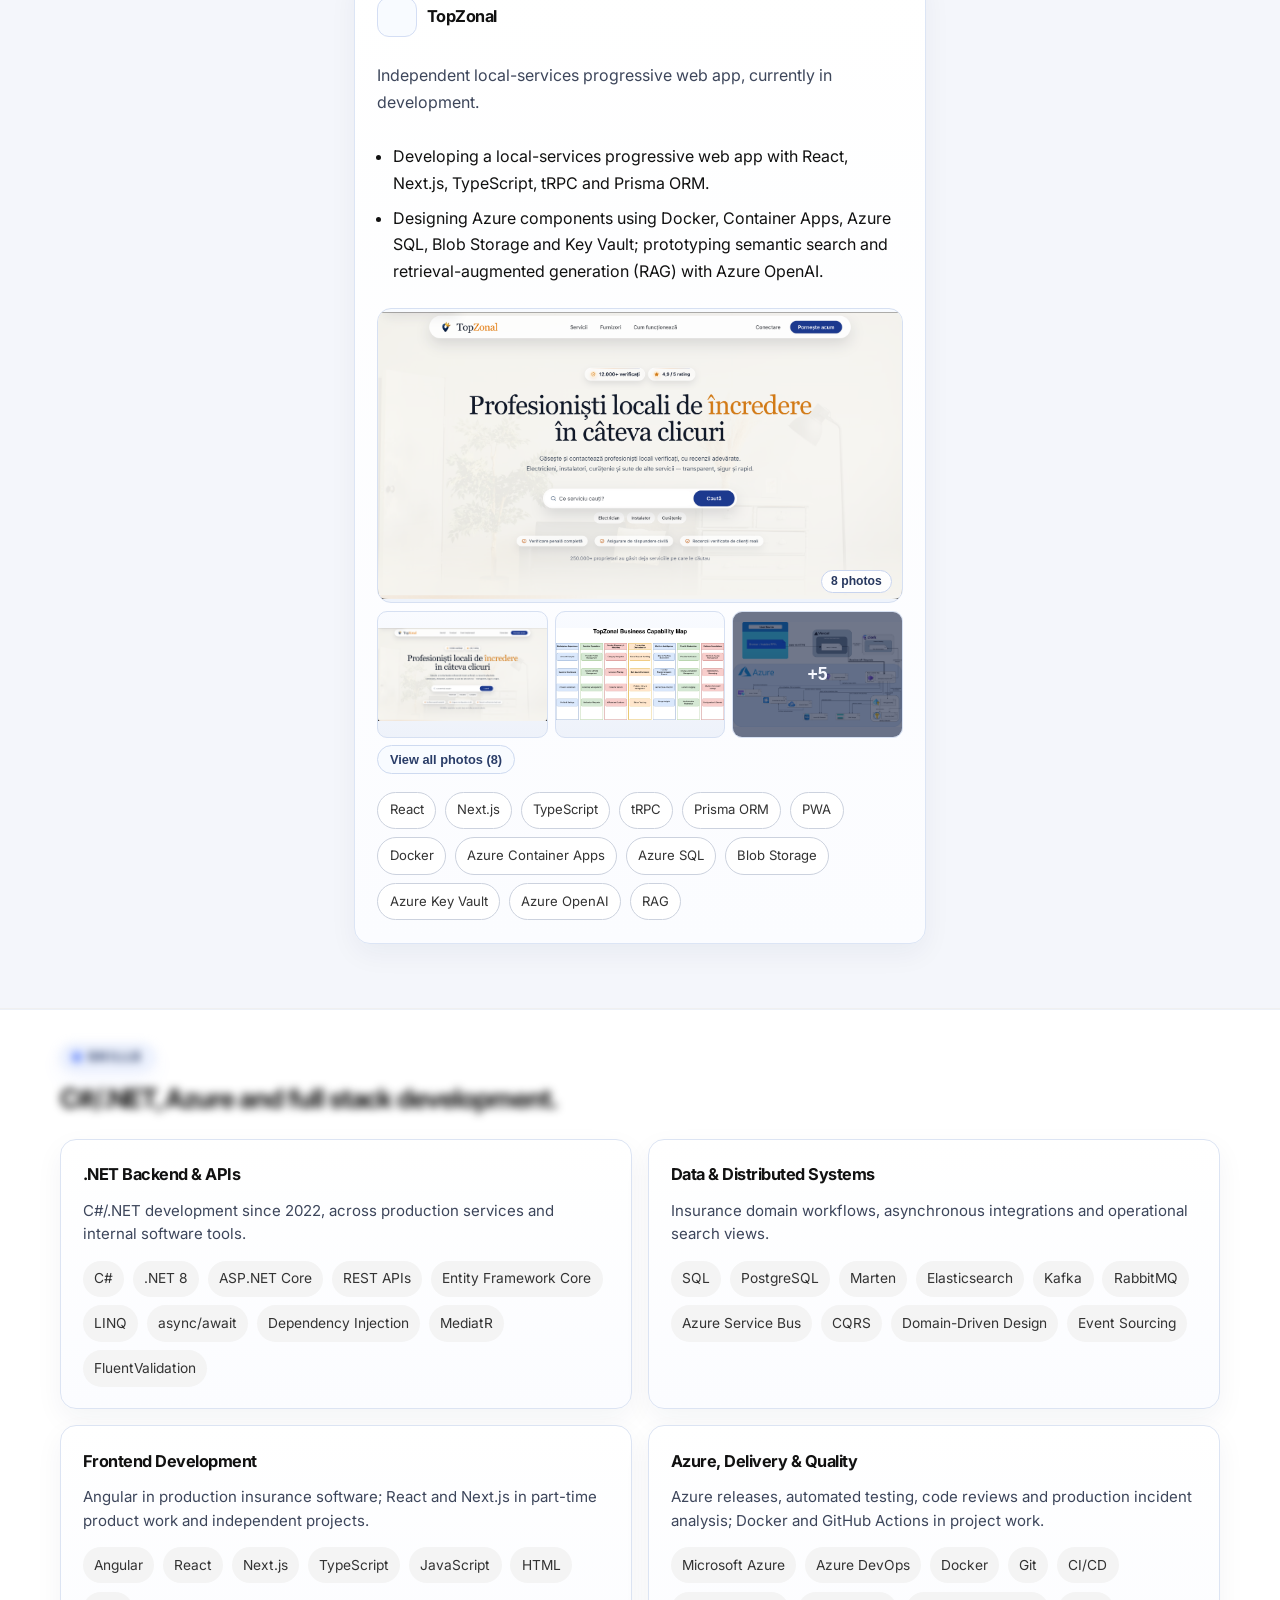
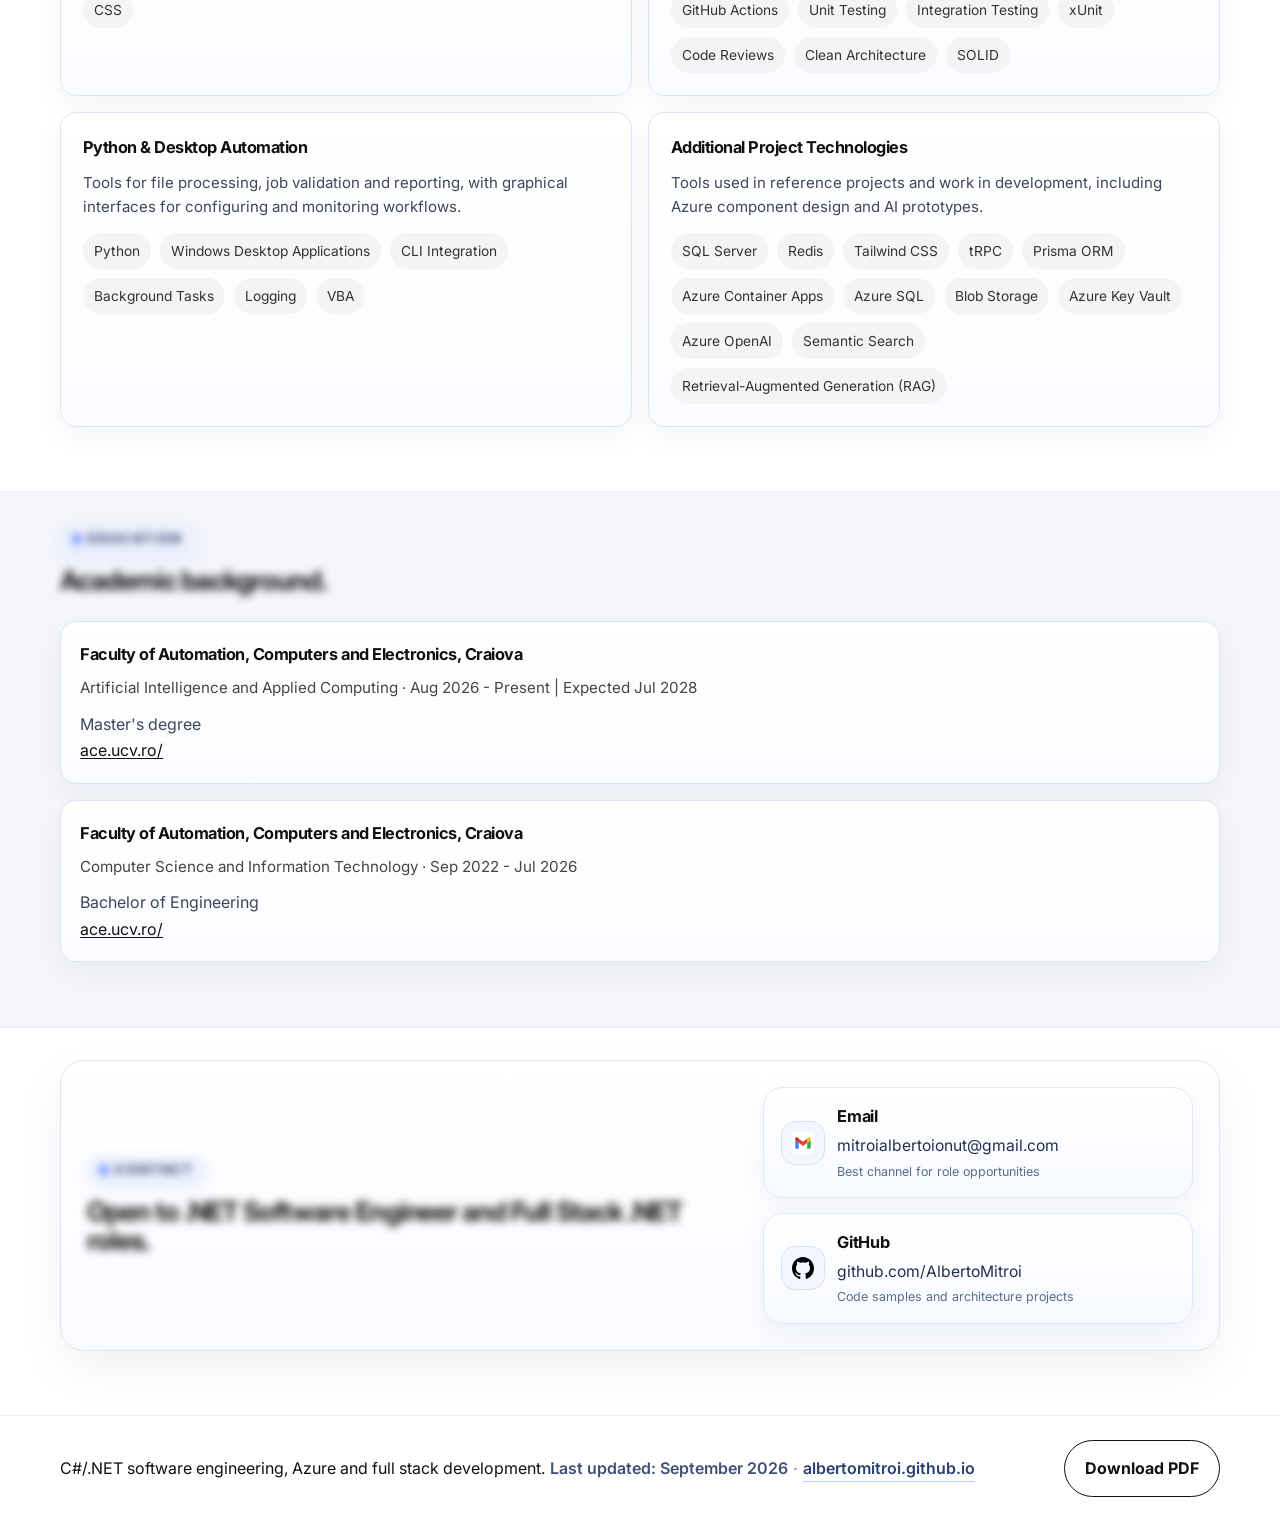
==== commit ae189b14: "new changes" ====
--- a/index.html
+++ b/index.html
@@ -3,22 +3,21 @@
 <head>
   <meta charset="UTF-8" />
   <meta name="viewport" content="width=device-width, initial-scale=1.0" />
-  <title>Alberto Mitroi | Full Stack Software Engineer &amp; C# / .NET Developer</title>
-  <meta name="description" content="Portfolio and CV for Alberto Mitroi, a Full Stack Software Engineer and C#/.NET developer with 4 years of experience in .NET 8, ASP.NET Core, REST APIs, microservices, Azure, Angular, React, Next.js, TypeScript, Python automation and applied AI." />
+  <title>Alberto Mitroi | .NET Software Engineer | C#, Azure, Angular</title>
+  <meta name="description" content="Alberto Mitroi, .NET Software Engineer in Romania. Building C# and .NET applications since 2022, with production APIs, Angular, Azure and distributed systems." />
   <meta name="author" content="Alberto Mitroi" />
-  <meta name="keywords" content="Alberto Mitroi, Full Stack Software Engineer, C# Developer, .NET Developer, .NET 8, ASP.NET Core, Web API, REST APIs, Entity Framework Core, microservices, Domain-Driven Design, CQRS, Clean Architecture, Event Sourcing, Kafka, RabbitMQ, Azure Service Bus, Microsoft Azure, AZ-204, Azure Developer Associate, Angular, React, Next.js, TypeScript, Python, automation, Docker, CI/CD, Azure DevOps, GitHub Actions, PostgreSQL, SQL Server, Elasticsearch, Redis, Azure OpenAI, RAG, LLM, Craiova, Romania" />
   <meta name="robots" content="index, follow, max-image-preview:large" />
   <link rel="canonical" href="https://albertomitroi.github.io/" />
   <meta property="og:type" content="profile" />
   <meta property="og:site_name" content="Alberto Mitroi" />
-  <meta property="og:title" content="Alberto Mitroi | Full Stack Software Engineer &amp; C# / .NET Developer" />
-  <meta property="og:description" content="Full Stack Software Engineer with 4 years of hands-on C#/.NET and Python experience across Azure, REST APIs, microservices, modern web applications, automation and applied AI." />
+  <meta property="og:title" content="Alberto Mitroi | .NET Software Engineer | C#, Azure, Angular" />
+  <meta property="og:description" content="Alberto Mitroi, .NET Software Engineer in Romania. Building C# and .NET applications since 2022, with production APIs, Angular, Azure and distributed systems." />
   <meta property="og:url" content="https://albertomitroi.github.io/" />
   <meta property="og:image" content="https://albertomitroi.github.io/assets/profile.webp" />
   <meta property="og:locale" content="en_US" />
   <meta name="twitter:card" content="summary_large_image" />
-  <meta name="twitter:title" content="Alberto Mitroi | Full Stack Software Engineer &amp; C# / .NET Developer" />
-  <meta name="twitter:description" content="Full Stack Software Engineer with 4 years of hands-on C#/.NET and Python experience across Azure, REST APIs, microservices, modern web applications, automation and applied AI." />
+  <meta name="twitter:title" content="Alberto Mitroi | .NET Software Engineer | C#, Azure, Angular" />
+  <meta name="twitter:description" content="Alberto Mitroi, .NET Software Engineer in Romania. Building C# and .NET applications since 2022, with production APIs, Angular, Azure and distributed systems." />
   <meta name="twitter:image" content="https://albertomitroi.github.io/assets/profile.webp" />
   <meta name="theme-color" content="#ffffff" />
   <link rel="icon" type="image/png" sizes="32x32" href="assets/favicon-32.png" />
@@ -31,51 +30,99 @@
   <link rel="preload" as="image" href="assets/profile.webp" type="image/webp" />
   <link rel="stylesheet" href="styles.css?v=20260826" />
   <script type="application/ld+json">
-  {
-    "@context": "https://schema.org",
-    "@type": "Person",
-    "name": "Alberto Mitroi",
-    "url": "https://albertomitroi.github.io/",
-    "image": "https://albertomitroi.github.io/assets/profile.webp",
-    "email": "mailto:mitroialbertoionut@gmail.com",
-    "jobTitle": "Full Stack Software Engineer",
-    "description": "Full Stack Software Engineer with 4 years of hands-on C#/.NET and Python development experience across Azure, REST APIs, microservices, modern web applications, automation and applied AI.",
-    "address": { "@type": "PostalAddress", "addressLocality": "Craiova", "addressCountry": "RO" },
-    "sameAs": [
-      "https://github.com/AlbertoMitroi",
-      "https://www.linkedin.com/in/mitroialberto/"
-    ],
-    "worksFor": [
-      { "@type": "Organization", "name": "Encora Inc. (part of Coforge)", "url": "https://www.coforge.com/" },
-      { "@type": "Organization", "name": "Oryntech", "url": "https://www.oryntech.ai" }
-    ],
-    "alumniOf": {
-      "@type": "CollegeOrUniversity",
-      "name": "University of Craiova, Faculty of Automation, Computers and Electronics",
-      "url": "https://ace.ucv.ro/"
+{
+  "@context": "https://schema.org",
+  "@type": "Person",
+  "name": "Alberto Mitroi",
+  "url": "https://albertomitroi.github.io/",
+  "image": "https://albertomitroi.github.io/assets/profile.webp",
+  "email": "mailto:mitroialbertoionut@gmail.com",
+  "jobTitle": ".NET Software Engineer",
+  "description": "Software engineer building C# and .NET applications since 2022. Production .NET services, REST APIs and Angular features, with ownership through testing, Azure releases and incident analysis.",
+  "address": {
+    "@type": "PostalAddress",
+    "addressLocality": "Craiova",
+    "addressCountry": "RO"
+  },
+  "sameAs": [
+    "https://github.com/AlbertoMitroi",
+    "https://www.linkedin.com/in/mitroialberto/"
+  ],
+  "worksFor": [
+    {
+      "@type": "Organization",
+      "name": "Encora Inc.",
+      "url": "https://www.coforge.com/"
     },
-    "hasCredential": {
-      "@type": "EducationalOccupationalCredential",
-      "name": "Microsoft Certified: Azure Developer Associate (AZ-204)",
-      "credentialCategory": "certification",
-      "recognizedBy": { "@type": "Organization", "name": "Microsoft" },
-      "url": "https://learn.microsoft.com/en-us/users/albertomitroi/credentials/42efc399d66b1e5c"
+    {
+      "@type": "Organization",
+      "name": "Oryntech",
+      "url": "https://www.oryntech.ai"
+    }
+  ],
+  "alumniOf": {
+    "@type": "CollegeOrUniversity",
+    "name": "Faculty of Automation, Computers and Electronics, Craiova",
+    "url": "https://ace.ucv.ro/"
+  },
+  "hasCredential": {
+    "@type": "EducationalOccupationalCredential",
+    "name": "Microsoft Certified: Azure Developer Associate (AZ-204)",
+    "credentialCategory": "certification",
+    "recognizedBy": {
+      "@type": "Organization",
+      "name": "Microsoft"
     },
-    "knowsAbout": [
-      "C#", ".NET 8", "ASP.NET Core", "Web API", "REST APIs", "Entity Framework Core", "LINQ",
-      "Microservices", "Domain-Driven Design", "CQRS", "Clean Architecture", "Event Sourcing",
-      "Kafka", "RabbitMQ", "Azure Service Bus", "PostgreSQL", "Microsoft SQL Server", "Elasticsearch", "Redis",
-      "Microsoft Azure", "Docker", "CI/CD", "Azure DevOps", "GitHub Actions",
-      "Angular", "React", "Next.js", "TypeScript", "JavaScript",
-      "Python", "CLI automation", "Windows desktop development",
-      "Azure OpenAI", "Large Language Models", "Retrieval-Augmented Generation", "Semantic Search", "Conversational AI"
-    ],
-    "knowsLanguage": ["English", "Romanian"],
-    "seeks": {
-      "@type": "Demand",
-      "name": "Full Stack .NET, Azure and applied AI product engineering roles"
-    }
+    "url": "https://learn.microsoft.com/en-us/users/albertomitroi/credentials/42efc399d66b1e5c"
+  },
+  "knowsAbout": [
+    "C#",
+    ".NET 8",
+    "ASP.NET Core",
+    "Web API",
+    "REST APIs",
+    "Entity Framework Core",
+    "LINQ",
+    "Microservices",
+    "Domain-Driven Design",
+    "CQRS",
+    "Clean Architecture",
+    "Event Sourcing",
+    "Kafka",
+    "RabbitMQ",
+    "Azure Service Bus",
+    "PostgreSQL",
+    "Microsoft SQL Server",
+    "Elasticsearch",
+    "Redis",
+    "Microsoft Azure",
+    "Docker",
+    "CI/CD",
+    "Azure DevOps",
+    "GitHub Actions",
+    "Angular",
+    "React",
+    "Next.js",
+    "TypeScript",
+    "JavaScript",
+    "Python",
+    "CLI automation",
+    "Windows desktop development",
+    "Azure OpenAI",
+    "Large Language Models",
+    "Retrieval-Augmented Generation",
+    "Semantic Search",
+    "Conversational AI"
+  ],
+  "knowsLanguage": [
+    "English",
+    "Romanian"
+  ],
+  "seeks": {
+    "@type": "Demand",
+    "name": ".NET Software Engineer and Full Stack .NET roles"
   }
+}
   </script>
   <noscript>
     <style>
@@ -135,7 +182,7 @@
     <section class="hero">
       <div class="container hero-grid">
         <div class="hero-copy">
-          <p class="eyebrow">Full-stack. <span class="eyebrow-underline">Product-minded</span>. <span class="eyebrow-underline">Applied AI</span>. <span class="eyebrow-circle">Azure Certified</span>.</p>
+          <p class="eyebrow">.NET engineering. <span class="eyebrow-underline">Production systems</span>. <span class="eyebrow-circle">Azure Certified</span>.</p>
           <h1 id="heroName"></h1>
           <h2 id="heroRole" class="hero-role"></h2>
           <p id="heroLead" class="hero-lead"></p>
@@ -163,7 +210,7 @@
       <div class="container section-grid section-grid--about">
         <div class="section-heading">
           <p class="section-label">About</p>
-          <h3 class="section-title">C#/.NET and Azure engineering, modern web development, Python automation and applied AI.</h3>
+          <h3 class="section-title">.NET engineering, from domain workflows to production delivery.</h3>
         </div>
         <div class="about-panel">
           <div class="about-copy" id="aboutCopy"></div>
@@ -216,7 +263,7 @@
       <div class="container">
         <div class="section-heading">
           <p class="section-label">Experience</p>
-          <h3 class="section-title">Experience across C#/.NET, Azure, web applications, automation and AI integration.</h3>
+          <h3 class="section-title">Software development since 2022, across production systems and internal tools.</h3>
         </div>
         <div class="timeline" id="experienceList"></div>
       </div>
@@ -226,7 +273,7 @@
       <div class="container">
         <div class="section-heading">
           <p class="section-label">Projects</p>
-          <h3 class="section-title">Selected C#/.NET, React and applied AI work.</h3>
+          <h3 class="section-title">Reference projects, product work and prototypes.</h3>
         </div>
         <div class="projects-grid" id="projectsList"></div>
       </div>
@@ -236,7 +283,7 @@
       <div class="container">
         <div class="section-heading">
           <p class="section-label">Skills</p>
-          <h3 class="section-title">Full-stack C#/.NET, Azure, distributed-systems, automation and applied-AI capabilities.</h3>
+          <h3 class="section-title">C#/.NET, Azure and full stack development.</h3>
         </div>
         <div class="skill-groups" id="skillsList"></div>
       </div>
@@ -256,7 +303,7 @@
       <div class="container contact-card">
         <div class="section-heading section-heading--compact">
           <p class="section-label">Contact</p>
-          <h3 class="section-title">Open to Full Stack .NET, C#, Azure and AI-focused software engineering roles.</h3>
+          <h3 class="section-title">Open to .NET Software Engineer and Full Stack .NET roles.</h3>
         </div>
         <div class="contact-actions" id="contactActions"></div>
       </div>
@@ -266,7 +313,7 @@
   <footer class="site-footer">
     <div class="container footer-shell">
       <p class="footer-copy">
-        Portfolio for Full Stack .NET, C#, Azure, Python automation and Applied AI roles.
+        C#/.NET software engineering, Azure and full stack development.
         <span id="siteLastUpdated" class="footer-last-updated"></span>
       </p>
       <button class="btn btn-secondary" id="downloadPdfFooter">Download PDF</button>
@@ -277,7 +324,7 @@
     <div id="resumePdfRoot" class="resume-canvas"></div>
   </section>
 
-  <script src="data.js?v=20260826-5"></script>
-  <script src="app.js?v=20260826-5"></script>
+  <script src="data.js?v=20260911-1"></script>
+  <script src="app.js?v=20260911-1"></script>
 </body>
 </html>
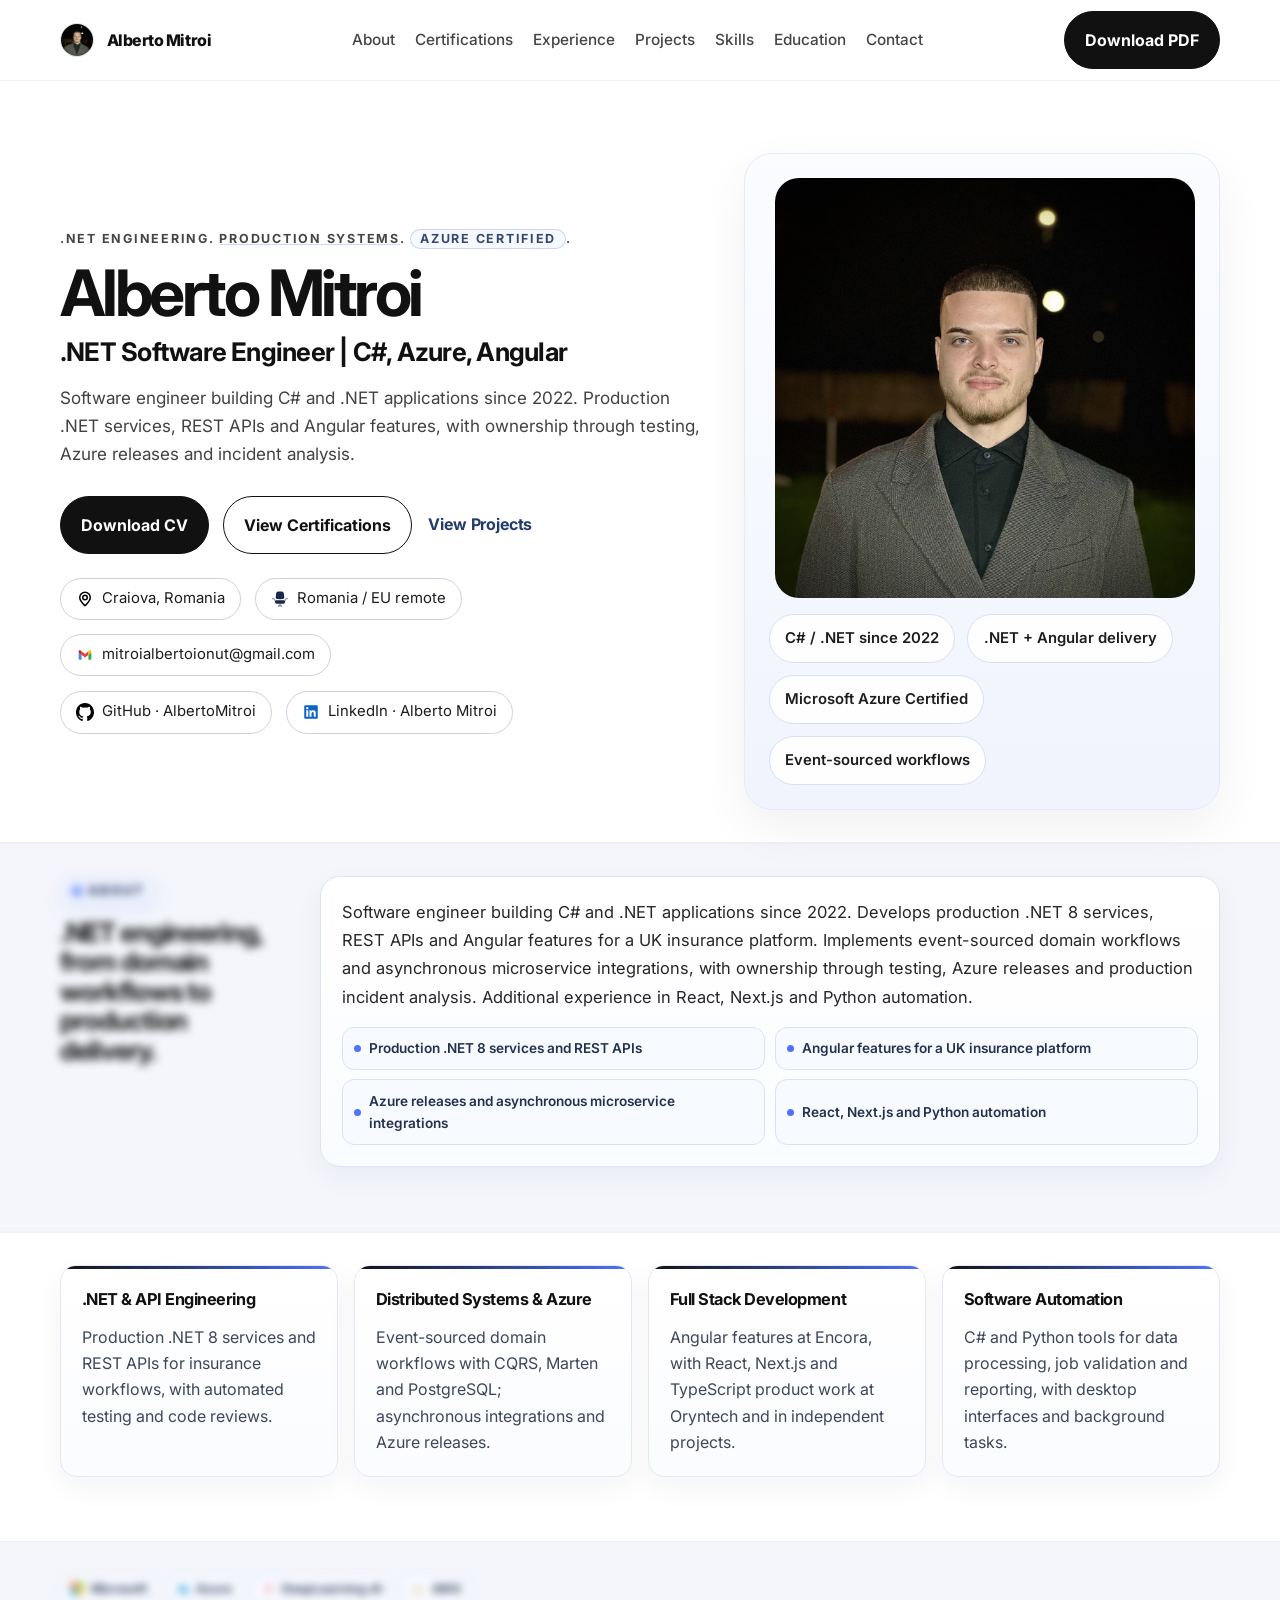
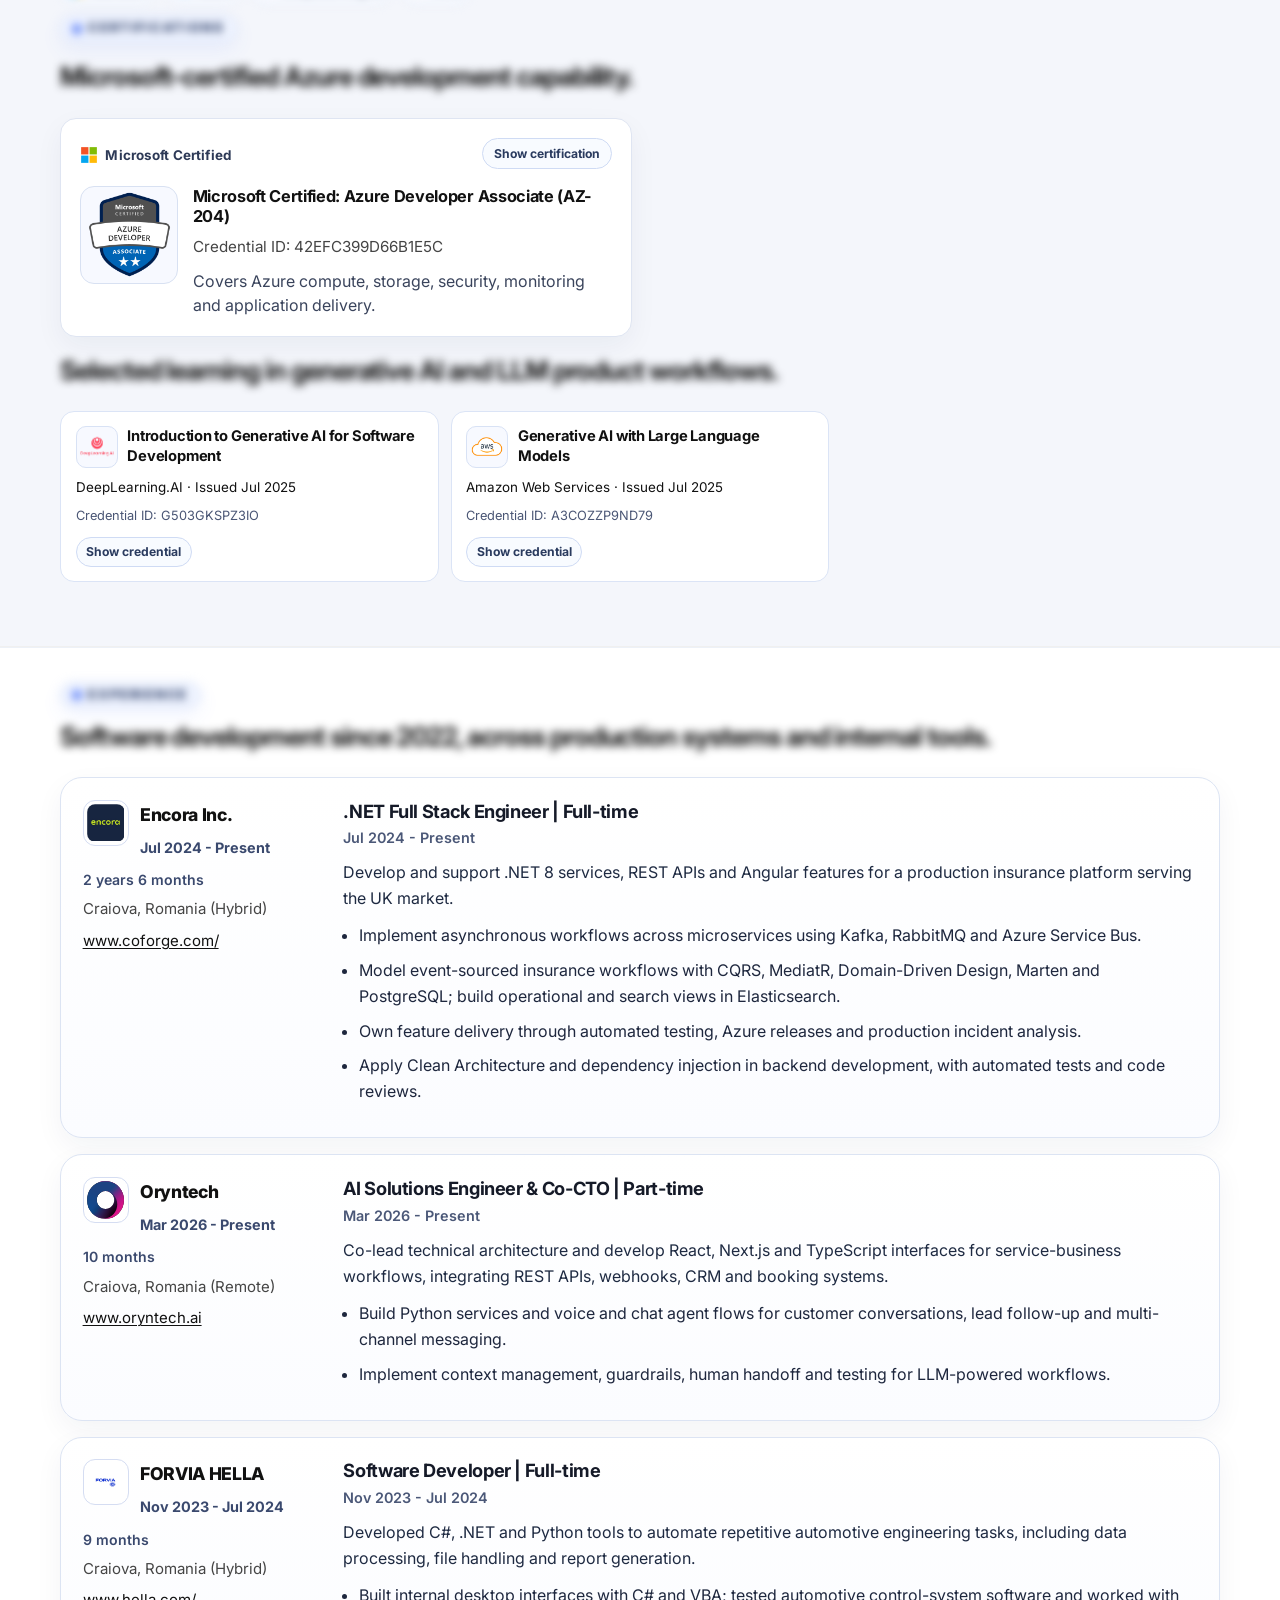
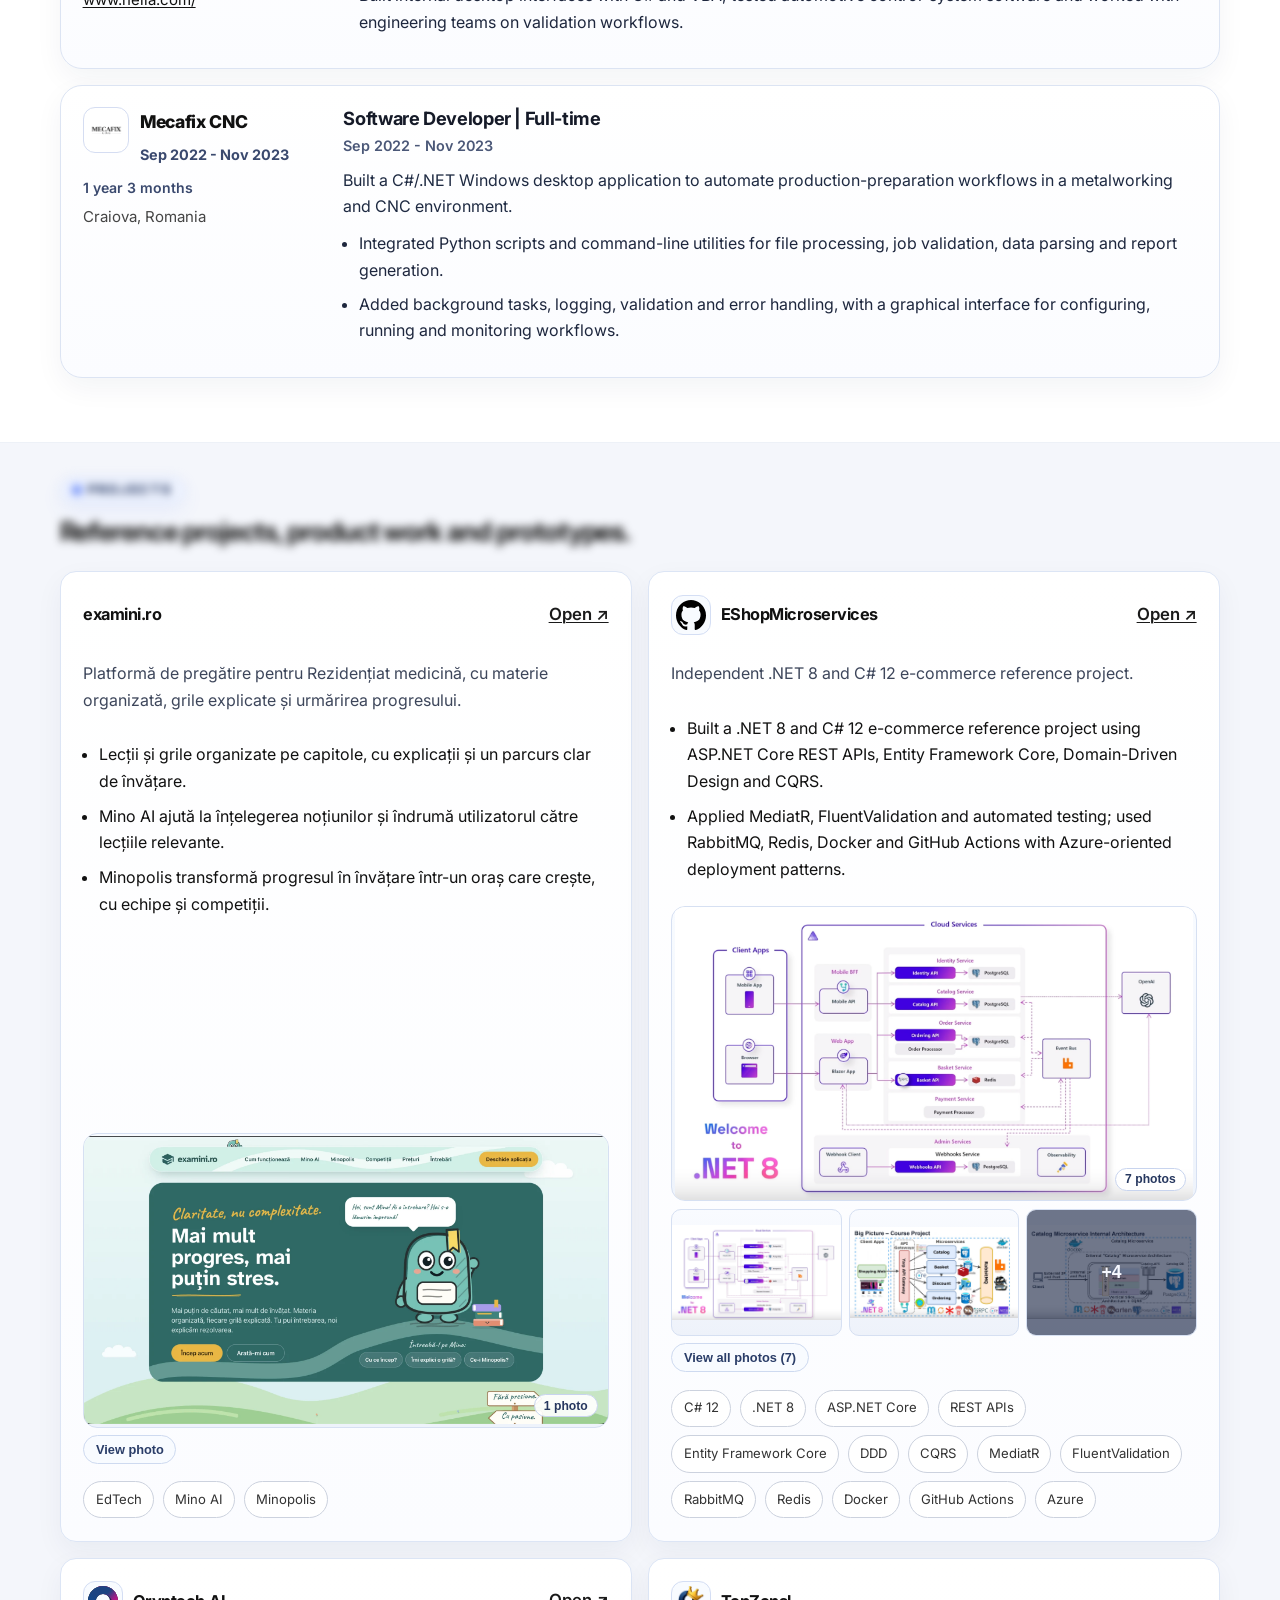
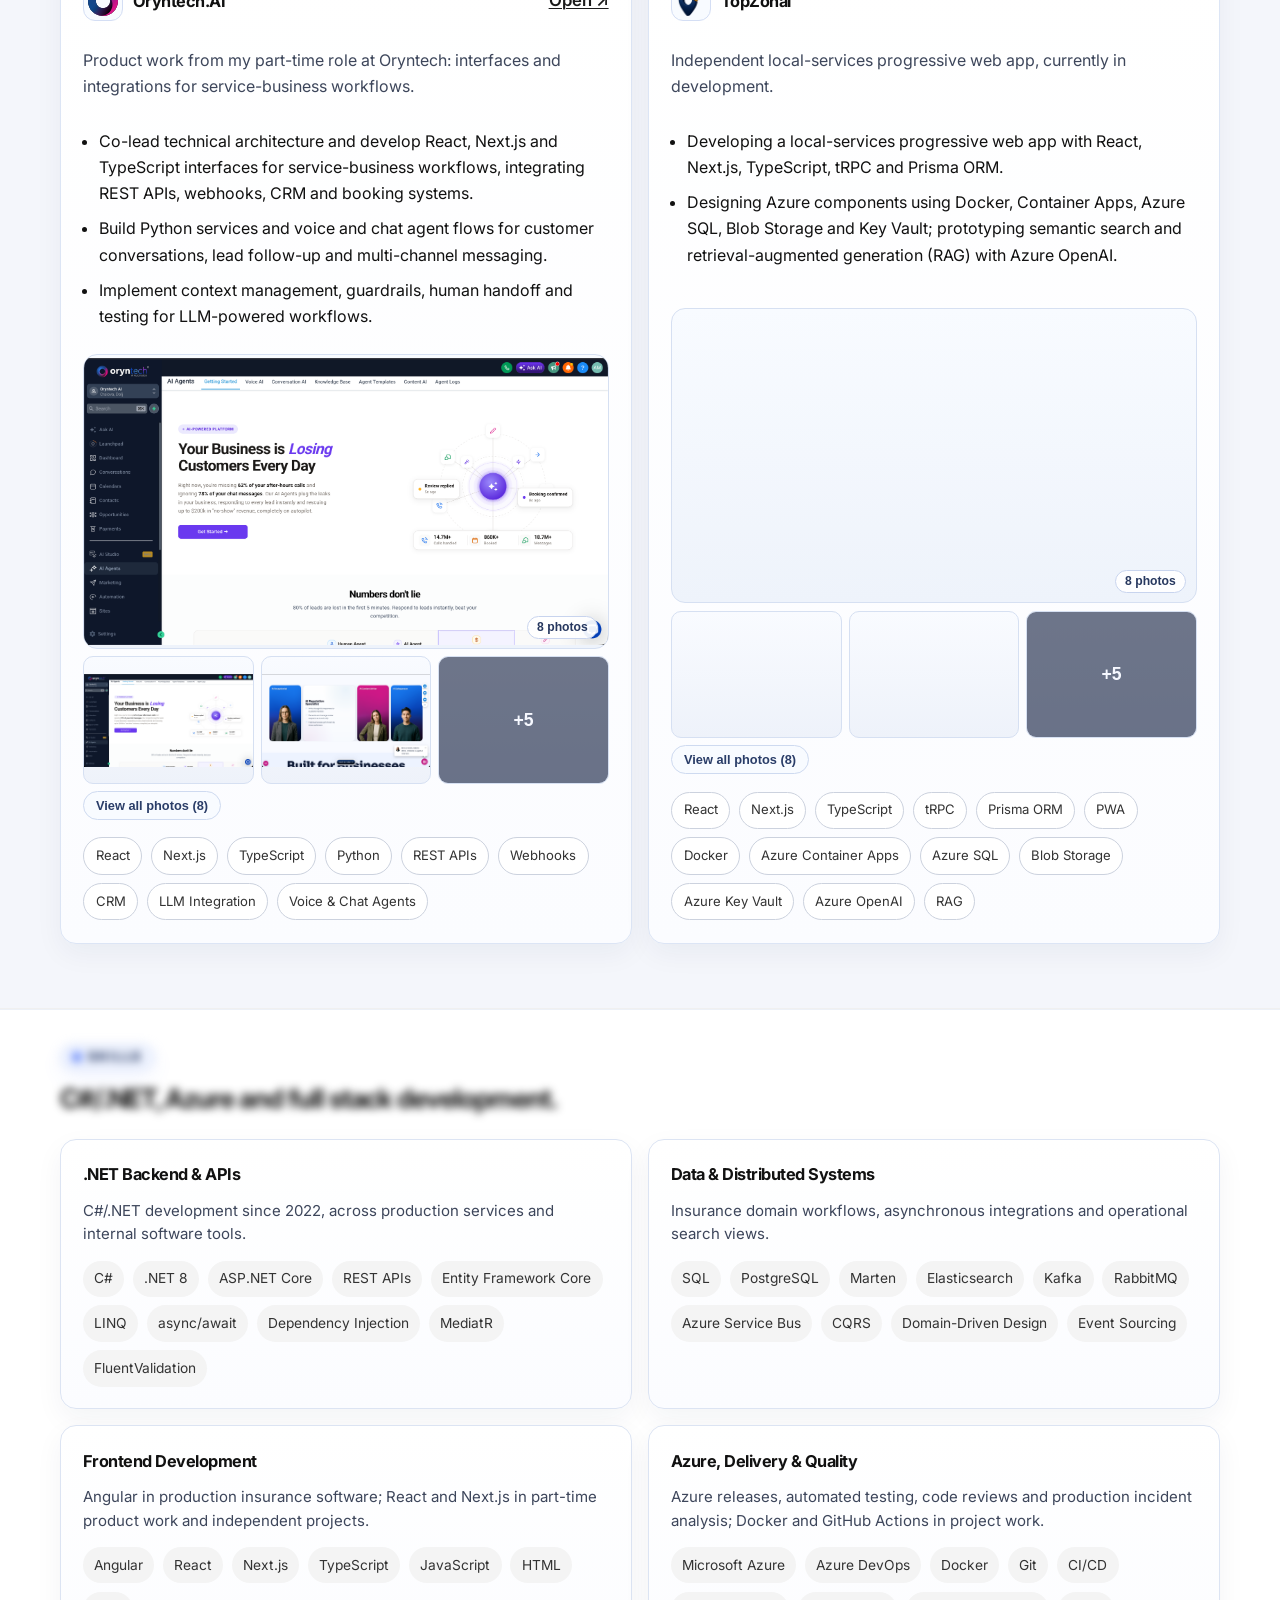
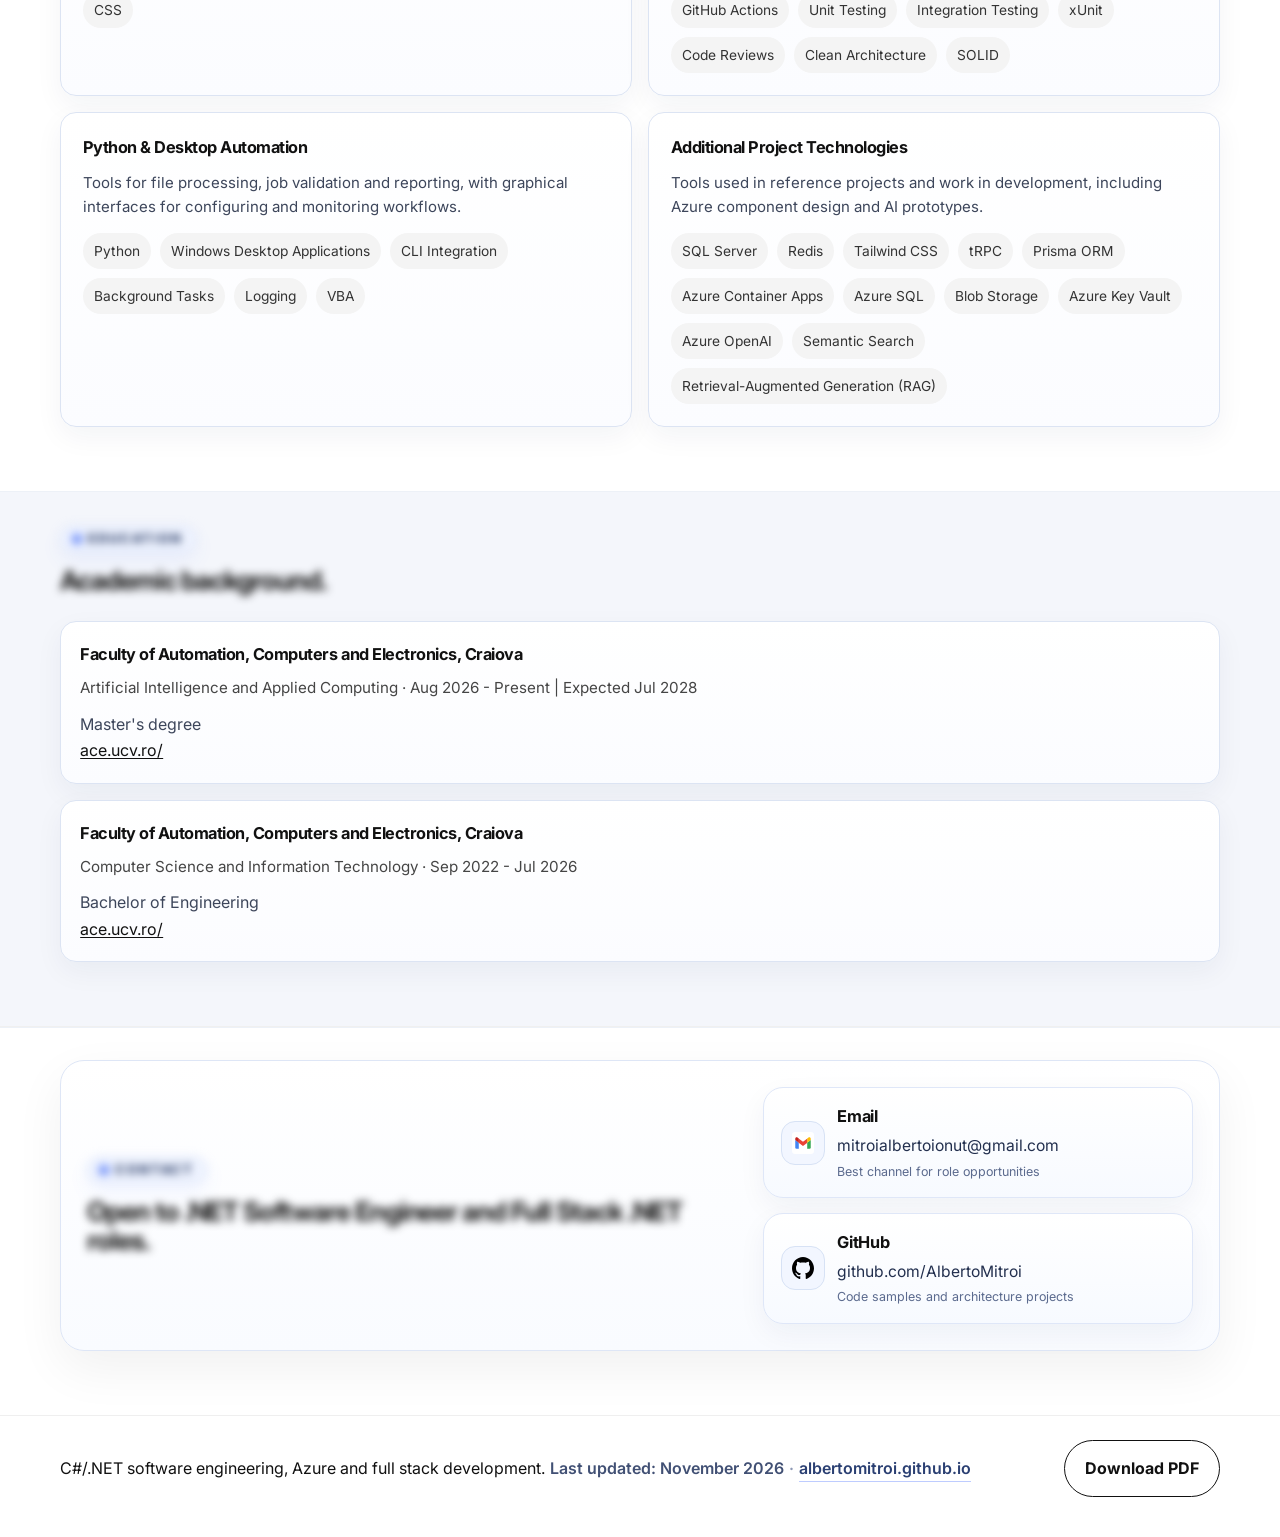
==== commit abb09004: "Actualizează fotografia și adaugă proiectul examini.ro" ====
--- a/index.html
+++ b/index.html
@@ -13,21 +13,21 @@
   <meta property="og:title" content="Alberto Mitroi | .NET Software Engineer | C#, Azure, Angular" />
   <meta property="og:description" content="Alberto Mitroi, .NET Software Engineer in Romania. Building C# and .NET applications since 2022, with production APIs, Angular, Azure and distributed systems." />
   <meta property="og:url" content="https://albertomitroi.github.io/" />
-  <meta property="og:image" content="https://albertomitroi.github.io/assets/profile.webp" />
+  <meta property="og:image" content="https://albertomitroi.github.io/assets/profile.webp?v=20261111" />
   <meta property="og:locale" content="en_US" />
   <meta name="twitter:card" content="summary_large_image" />
   <meta name="twitter:title" content="Alberto Mitroi | .NET Software Engineer | C#, Azure, Angular" />
   <meta name="twitter:description" content="Alberto Mitroi, .NET Software Engineer in Romania. Building C# and .NET applications since 2022, with production APIs, Angular, Azure and distributed systems." />
-  <meta name="twitter:image" content="https://albertomitroi.github.io/assets/profile.webp" />
+  <meta name="twitter:image" content="https://albertomitroi.github.io/assets/profile.webp?v=20261111" />
   <meta name="theme-color" content="#ffffff" />
-  <link rel="icon" type="image/png" sizes="32x32" href="assets/favicon-32.png" />
-  <link rel="shortcut icon" href="assets/favicon-32.png" />
-  <link rel="apple-touch-icon" sizes="180x180" href="assets/apple-touch-icon.png" />
-  <link rel="icon" type="image/png" sizes="192x192" href="assets/icon-192.png" />
+  <link rel="icon" type="image/png" sizes="32x32" href="assets/favicon-32.png?v=20261111" />
+  <link rel="shortcut icon" href="assets/favicon-32.png?v=20261111" />
+  <link rel="apple-touch-icon" sizes="180x180" href="assets/apple-touch-icon.png?v=20261111" />
+  <link rel="icon" type="image/png" sizes="192x192" href="assets/icon-192.png?v=20261111" />
   <link rel="preconnect" href="https://fonts.googleapis.com">
   <link rel="preconnect" href="https://fonts.gstatic.com" crossorigin>
   <link href="https://fonts.googleapis.com/css2?family=Inter:wght@400;600;700;800&display=swap" rel="stylesheet">
-  <link rel="preload" as="image" href="assets/profile.webp" type="image/webp" />
+  <link rel="preload" as="image" href="assets/profile.webp?v=20261111" type="image/webp" />
   <link rel="stylesheet" href="styles.css?v=20260826" />
   <script type="application/ld+json">
 {
@@ -35,7 +35,7 @@
   "@type": "Person",
   "name": "Alberto Mitroi",
   "url": "https://albertomitroi.github.io/",
-  "image": "https://albertomitroi.github.io/assets/profile.webp",
+  "image": "https://albertomitroi.github.io/assets/profile.webp?v=20261111",
   "email": "mailto:mitroialbertoionut@gmail.com",
   "jobTitle": ".NET Software Engineer",
   "description": "Software engineer building C# and .NET applications since 2022. Production .NET services, REST APIs and Angular features, with ownership through testing, Azure releases and incident analysis.",
@@ -139,7 +139,7 @@
 <body class="is-loading">
   <div class="app-loader" id="appLoader" role="status" aria-live="polite">
     <div class="app-loader-shell">
-      <img id="appLoaderAvatar" class="app-loader-avatar" src="assets/profile.webp" alt="Profile photo" fetchpriority="high" />
+      <img id="appLoaderAvatar" class="app-loader-avatar" src="assets/profile.webp?v=20261111" alt="Profile photo" fetchpriority="high" />
       <p id="appLoaderName" class="app-loader-name">Alberto Mitroi</p>
       <p class="app-loader-note">Preparing portfolio…</p>
     </div>
@@ -147,7 +147,7 @@
   <header class="site-header">
     <div class="container nav-shell">
       <a class="brand" href="#top">
-        <img id="brandAvatar" class="brand-avatar" src="assets/profile.webp" alt="Profile photo" />
+        <img id="brandAvatar" class="brand-avatar" src="assets/profile.webp?v=20261111" alt="Profile photo" />
         <span id="brandName">Portfolio</span>
       </a>
       <nav class="main-nav" id="mainNav">
@@ -199,7 +199,7 @@
 
         <div class="hero-card">
           <div class="portrait-shell">
-            <img id="heroImage" src="assets/profile.webp" alt="Profile portrait" fetchpriority="high" />
+            <img id="heroImage" src="assets/profile.webp?v=20261111" alt="Profile portrait" fetchpriority="high" />
           </div>
           <div class="hero-facts" id="heroFacts"></div>
         </div>
@@ -324,7 +324,7 @@
     <div id="resumePdfRoot" class="resume-canvas"></div>
   </section>
 
-  <script src="data.js?v=20260911-1"></script>
-  <script src="app.js?v=20260911-1"></script>
+  <script src="data.js?v=20261111-1"></script>
+  <script src="app.js?v=20261111-1"></script>
 </body>
 </html>
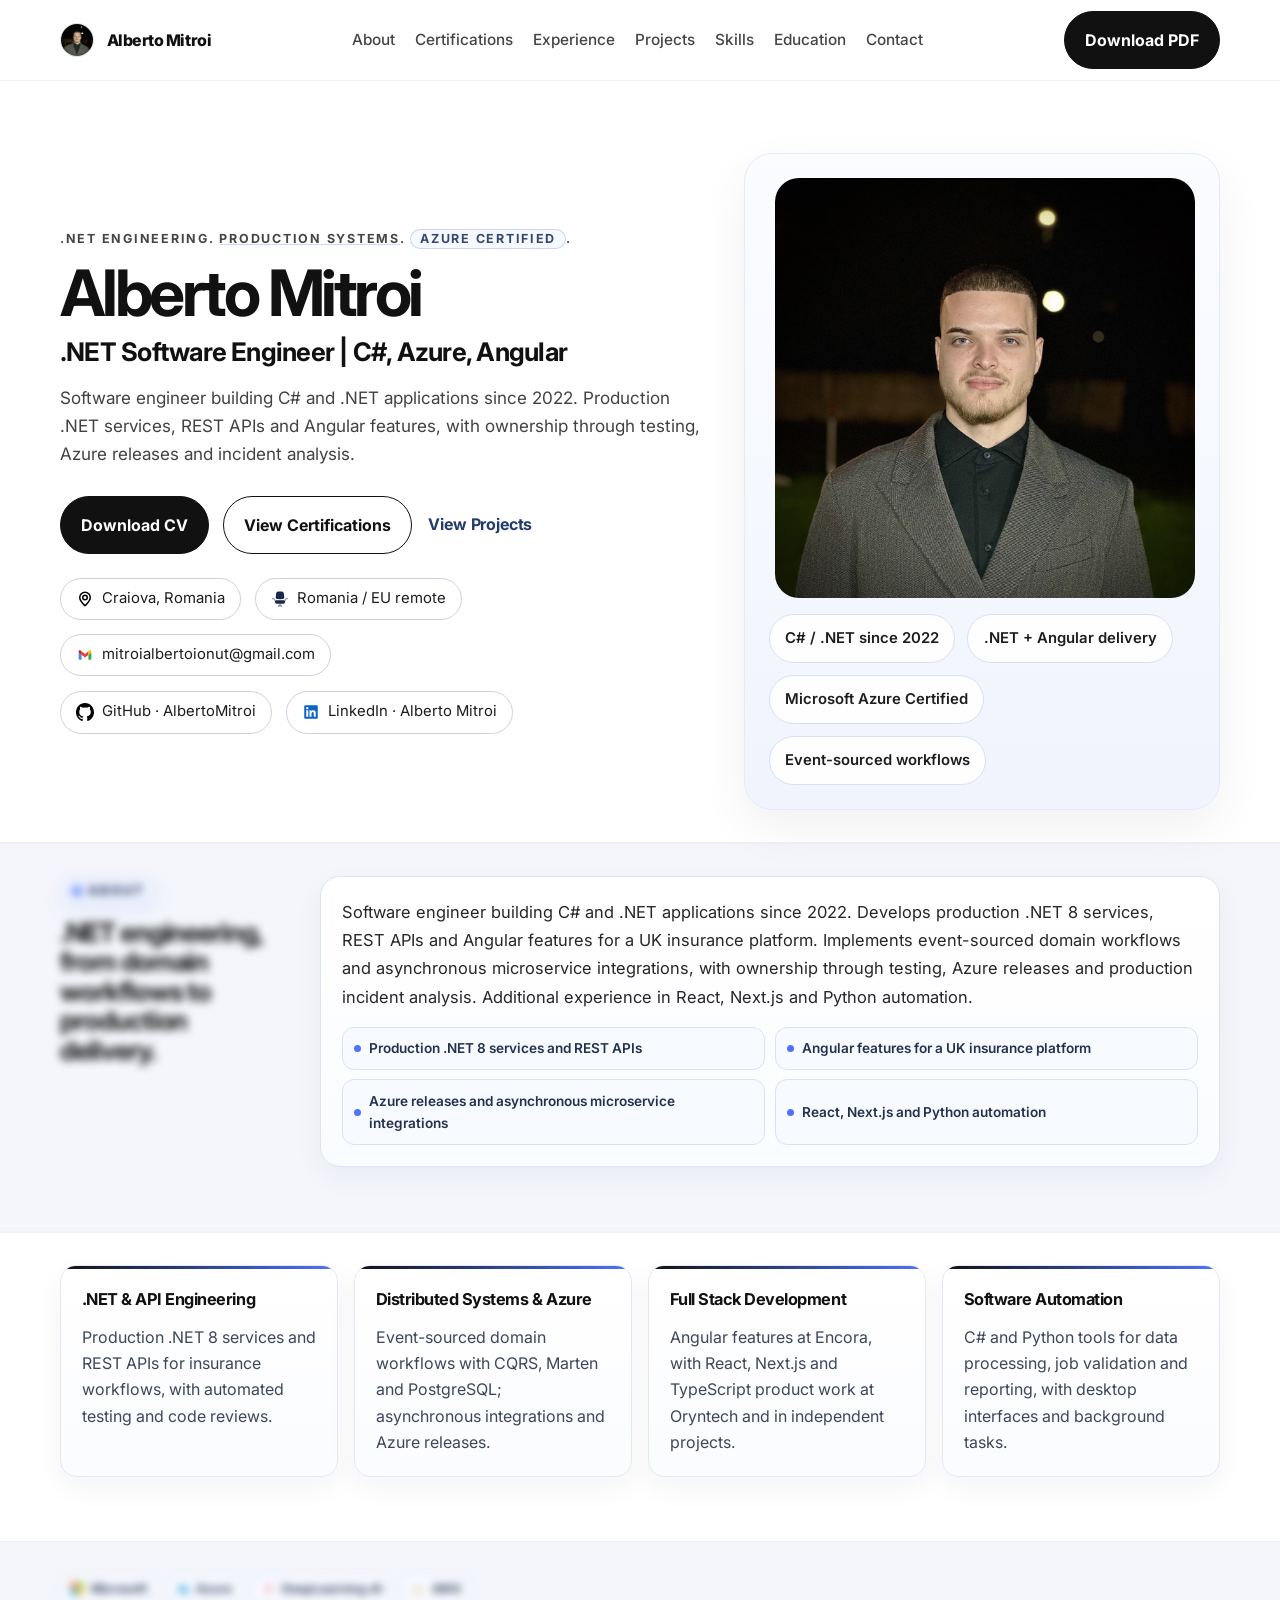
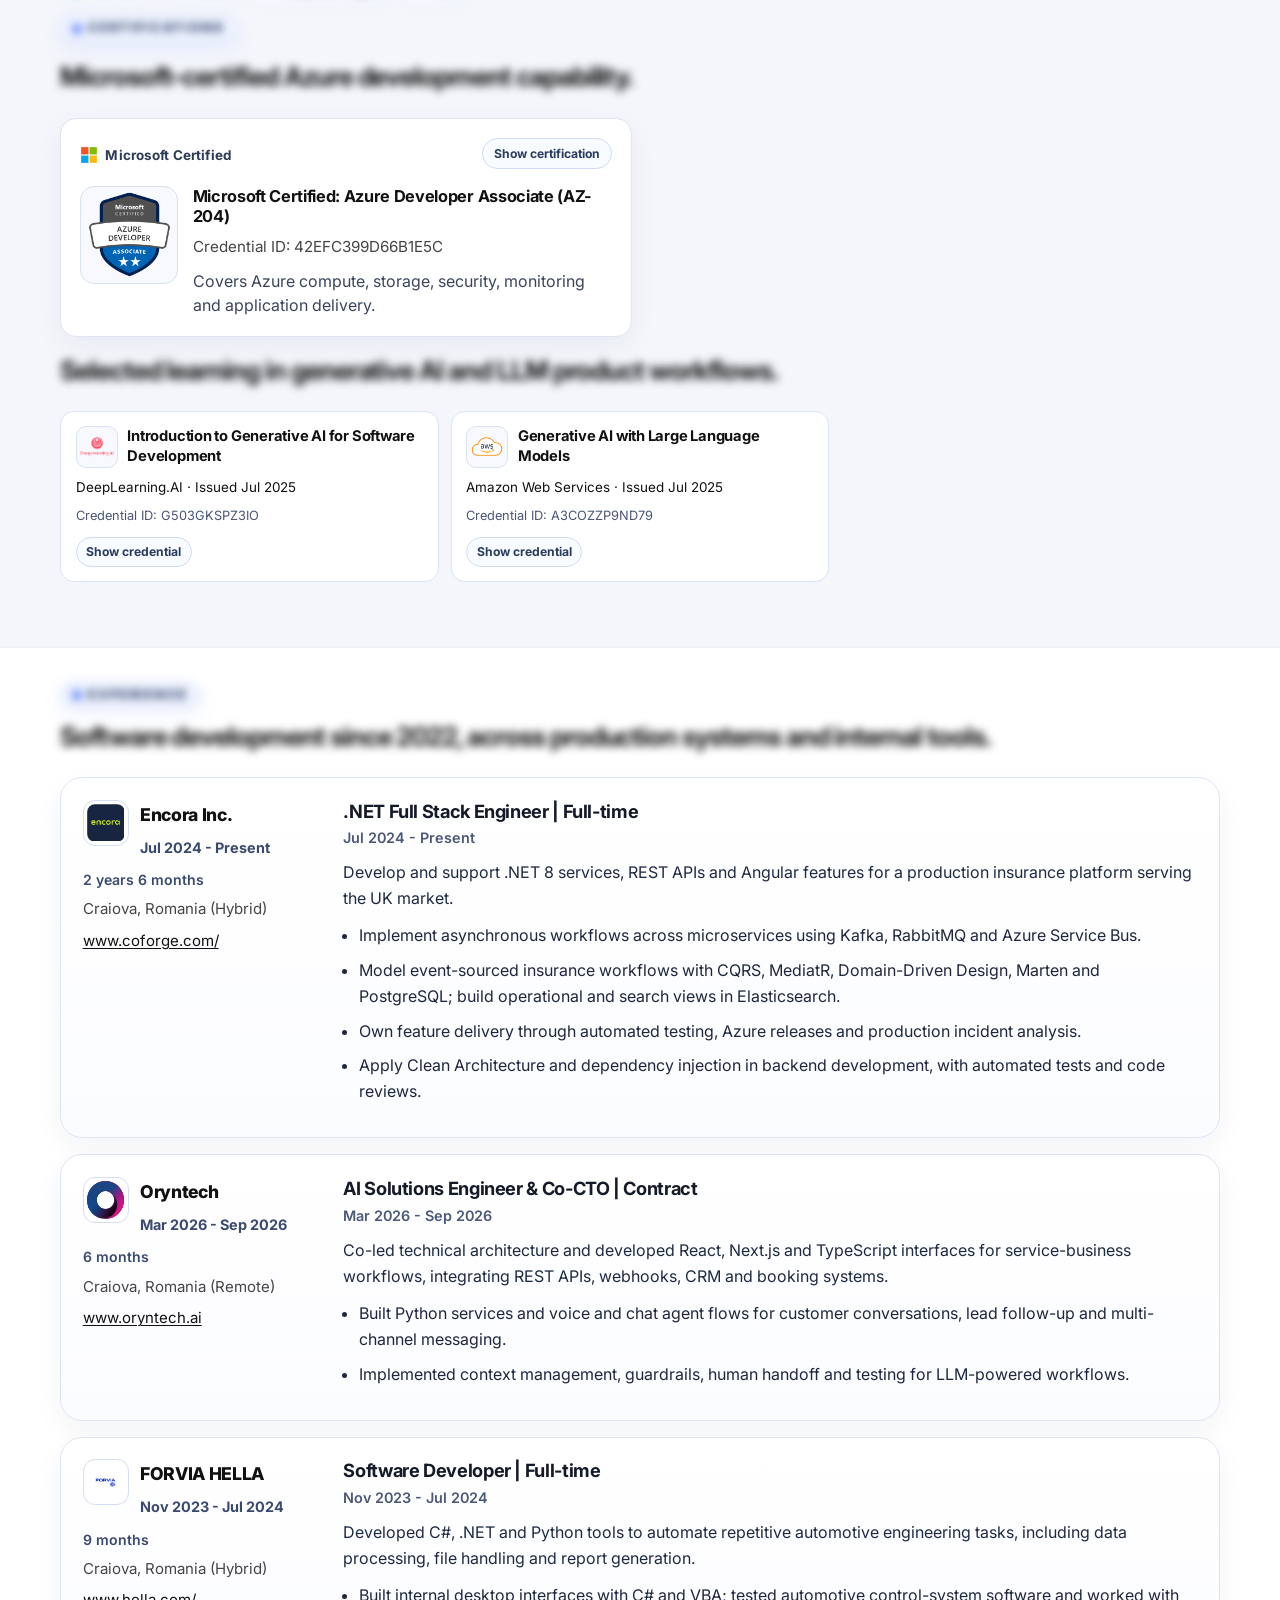
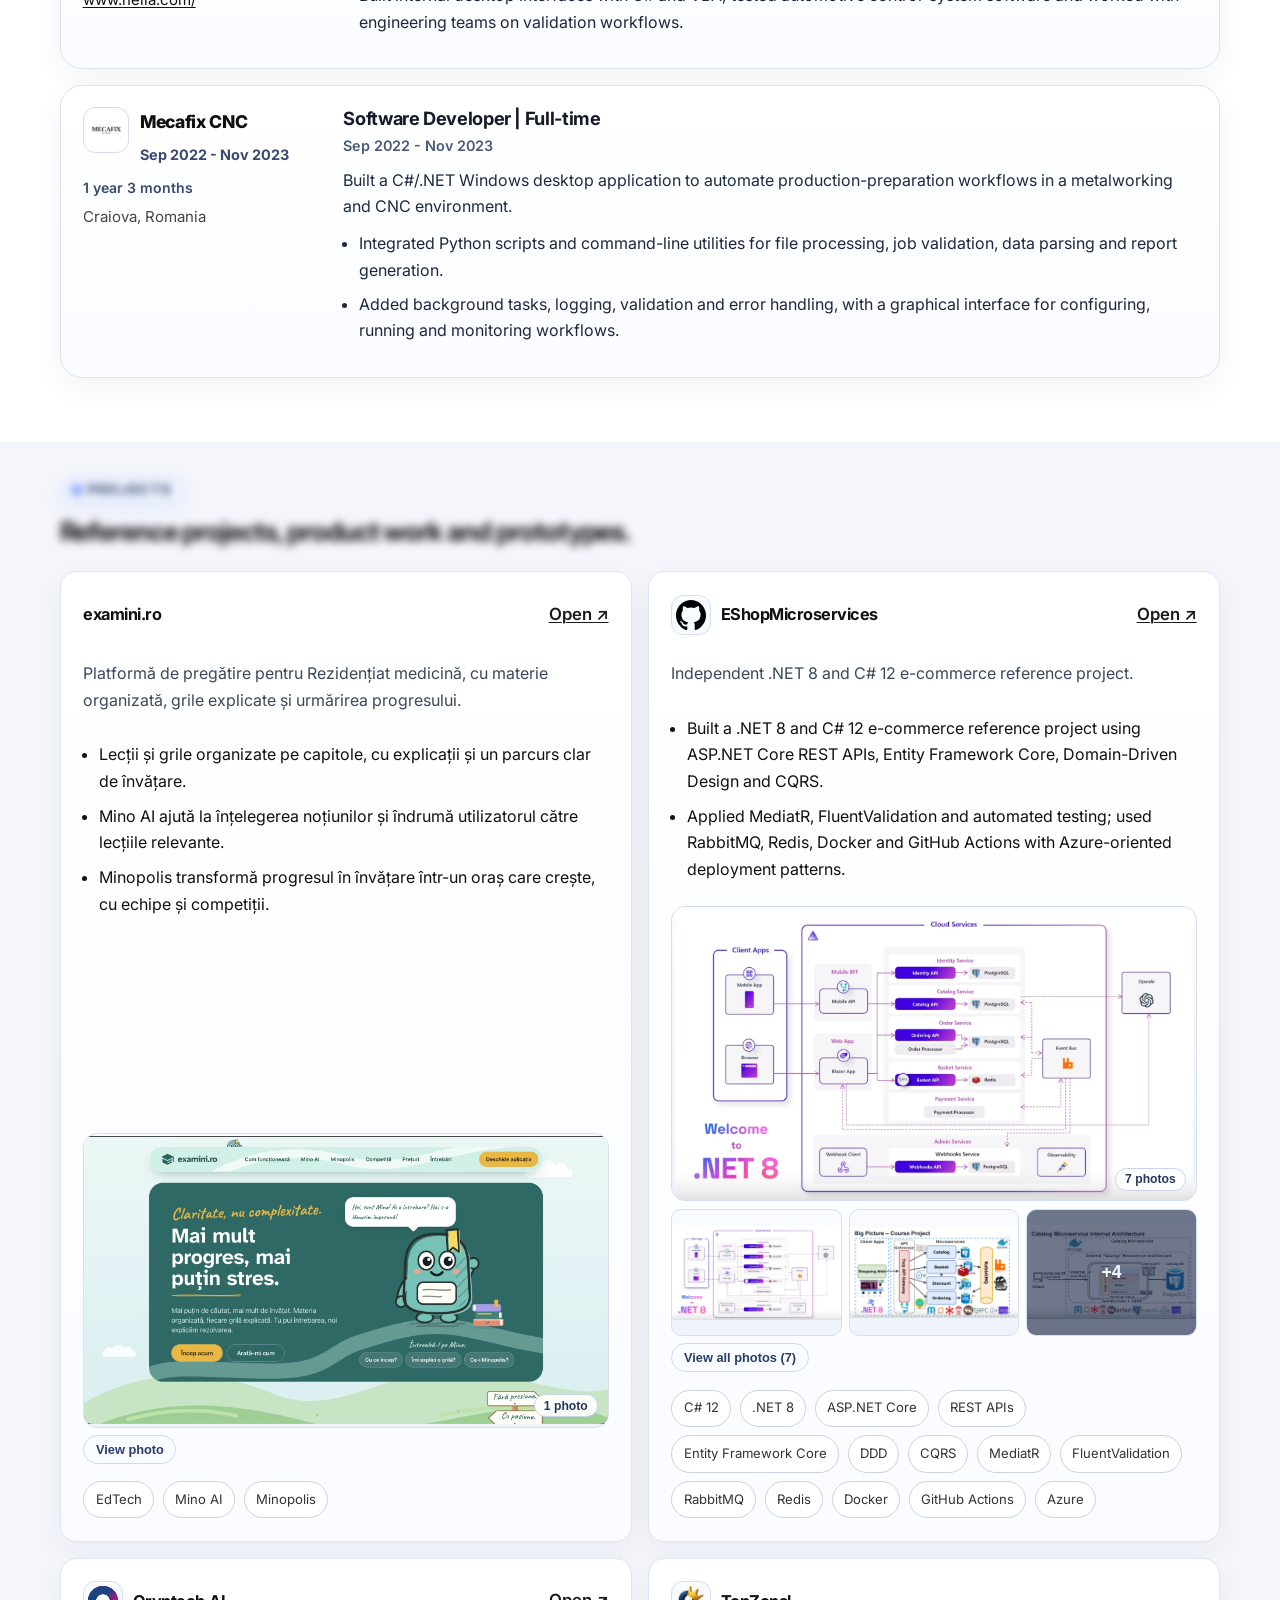
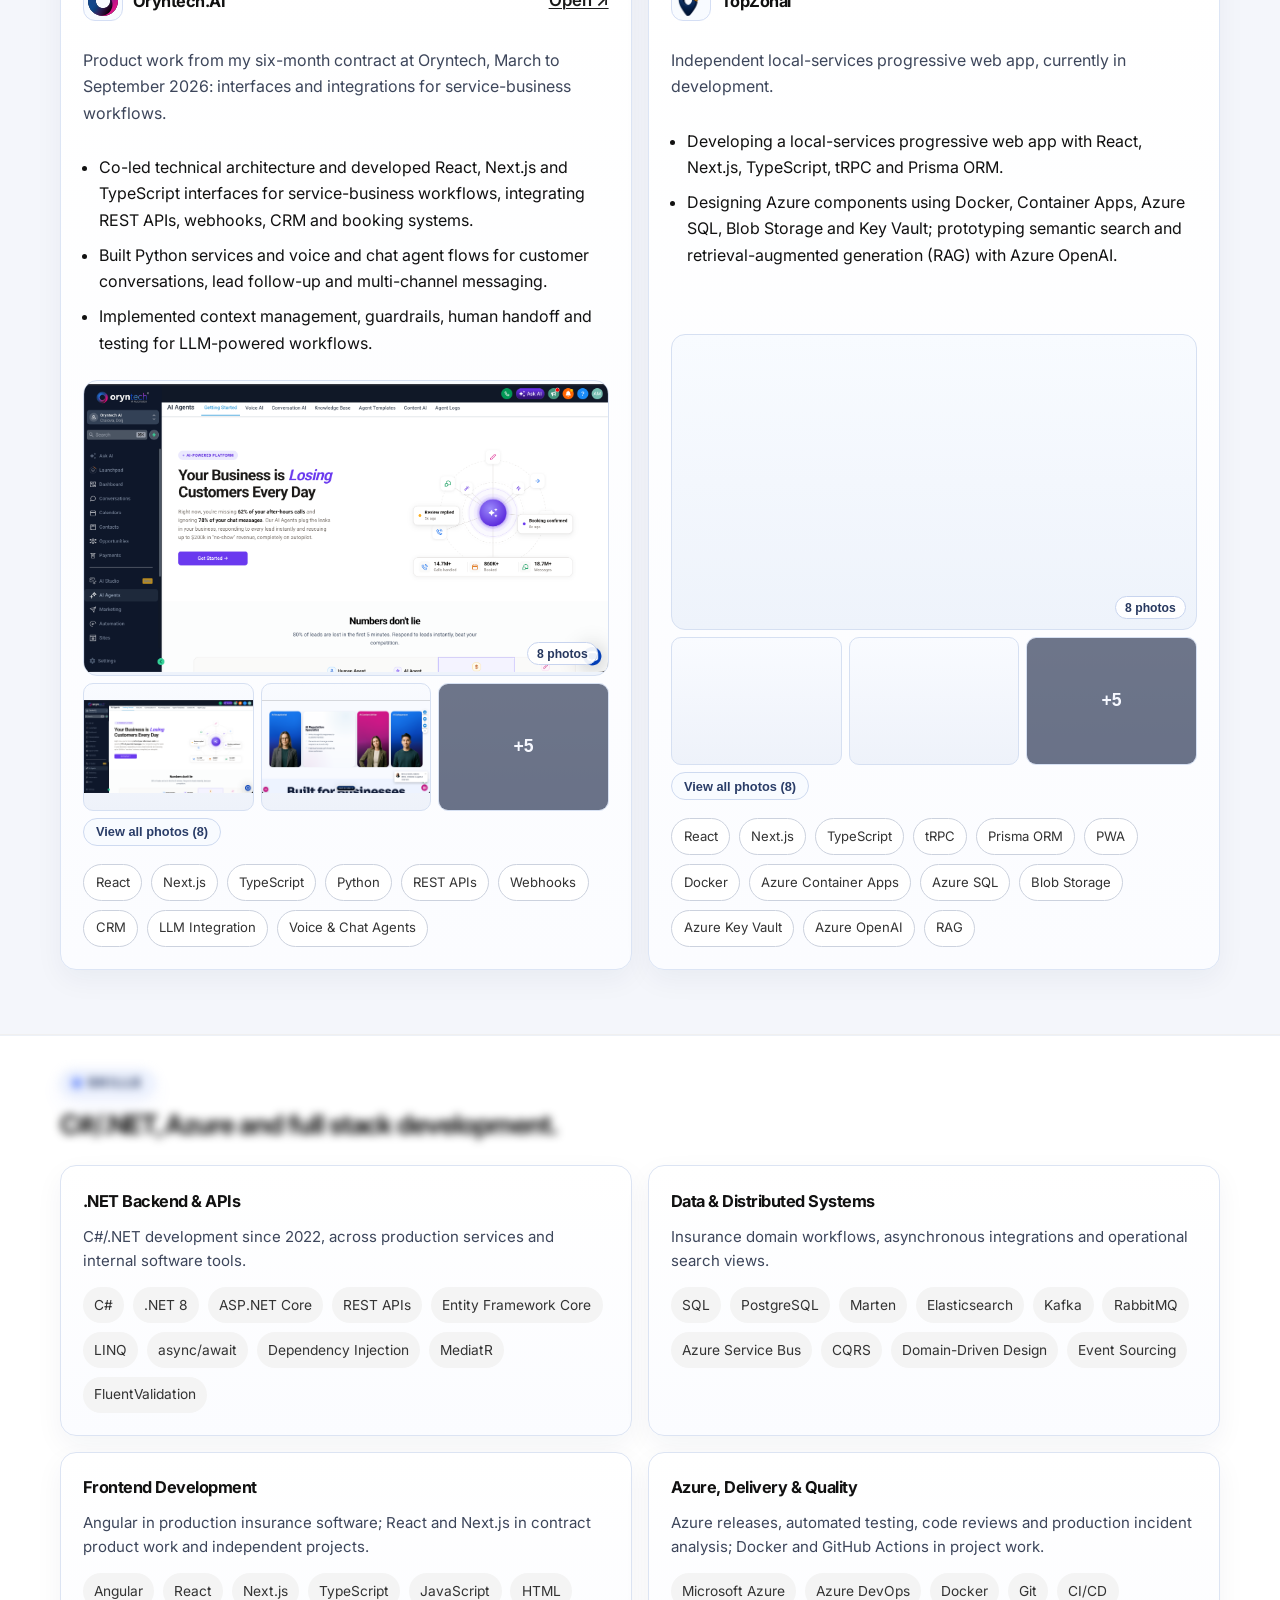
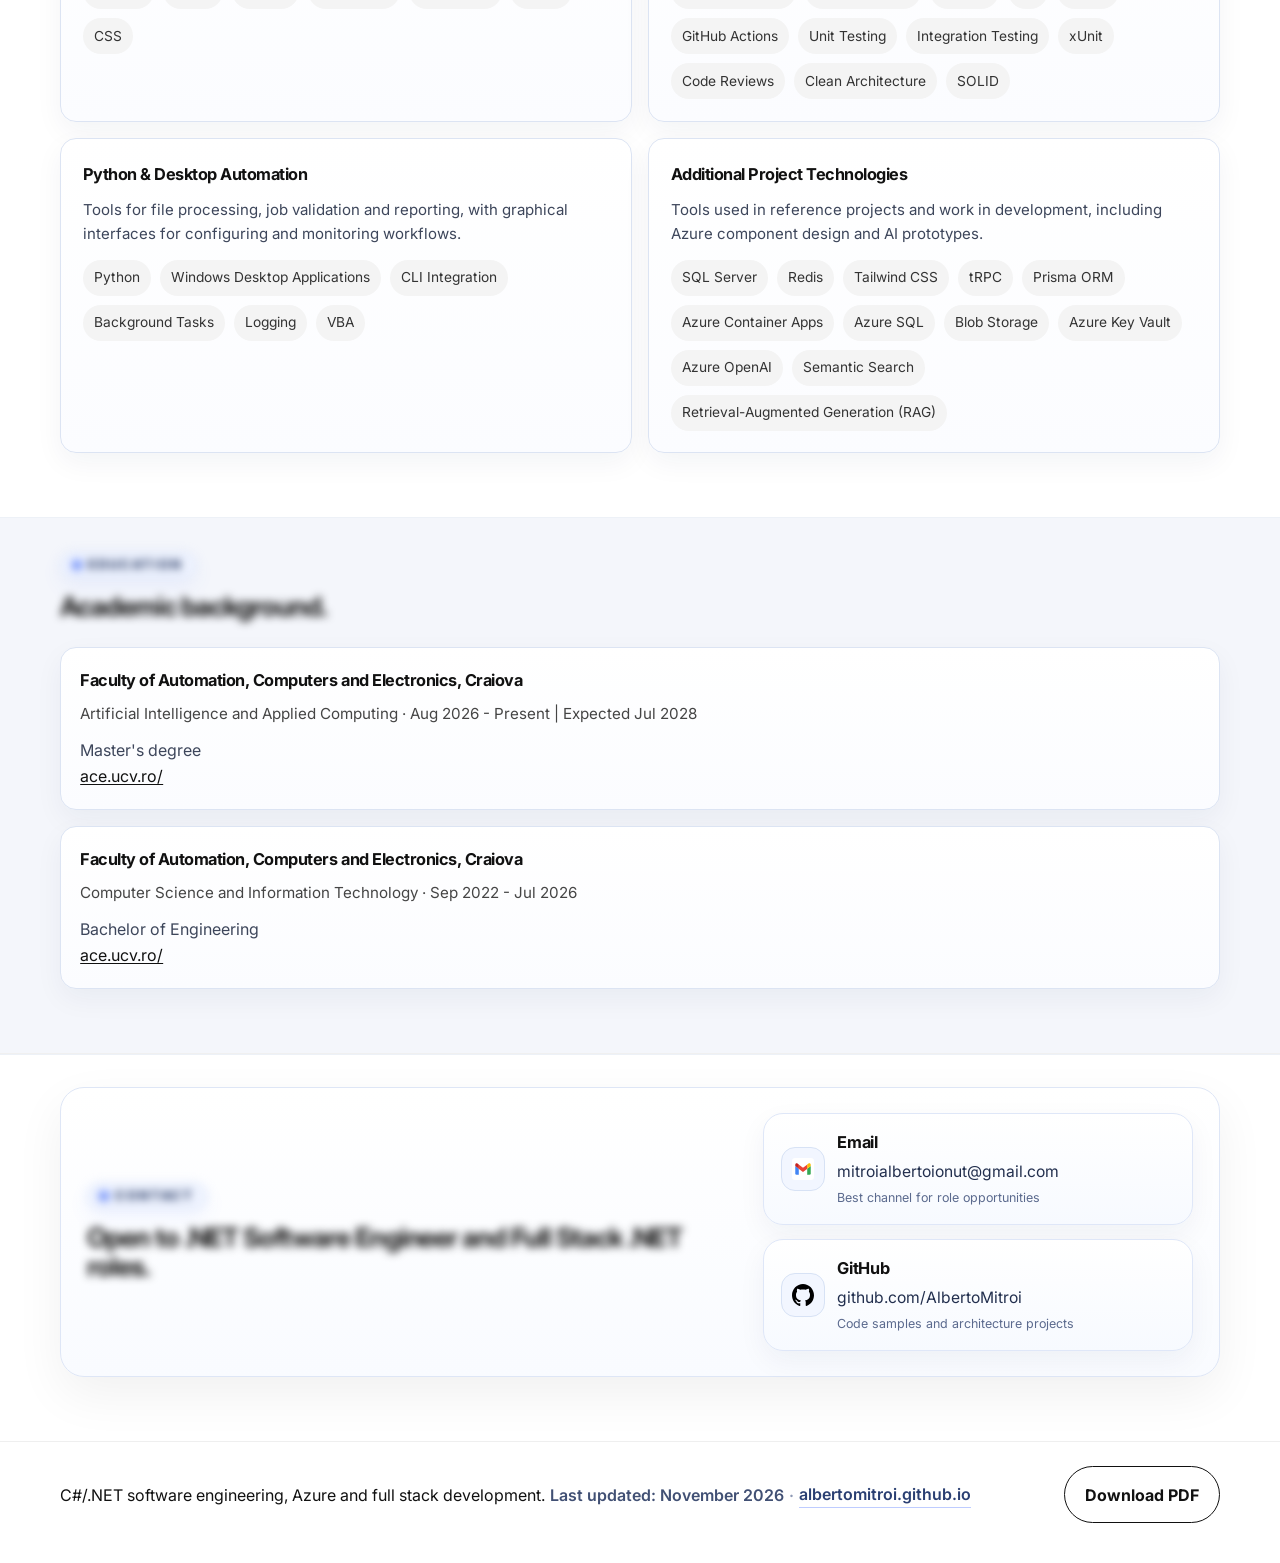
==== commit 5f1228f8: "Corectează contractul Oryntech la șase luni până în septembrie 2026" ====
--- a/index.html
+++ b/index.html
@@ -53,11 +53,6 @@
       "@type": "Organization",
       "name": "Encora Inc.",
       "url": "https://www.coforge.com/"
-    },
-    {
-      "@type": "Organization",
-      "name": "Oryntech",
-      "url": "https://www.oryntech.ai"
     }
   ],
   "alumniOf": {
@@ -324,7 +319,7 @@
     <div id="resumePdfRoot" class="resume-canvas"></div>
   </section>
 
-  <script src="data.js?v=20261111-1"></script>
-  <script src="app.js?v=20261111-1"></script>
+  <script src="data.js?v=20261111-2"></script>
+  <script src="app.js?v=20261111-2"></script>
 </body>
 </html>
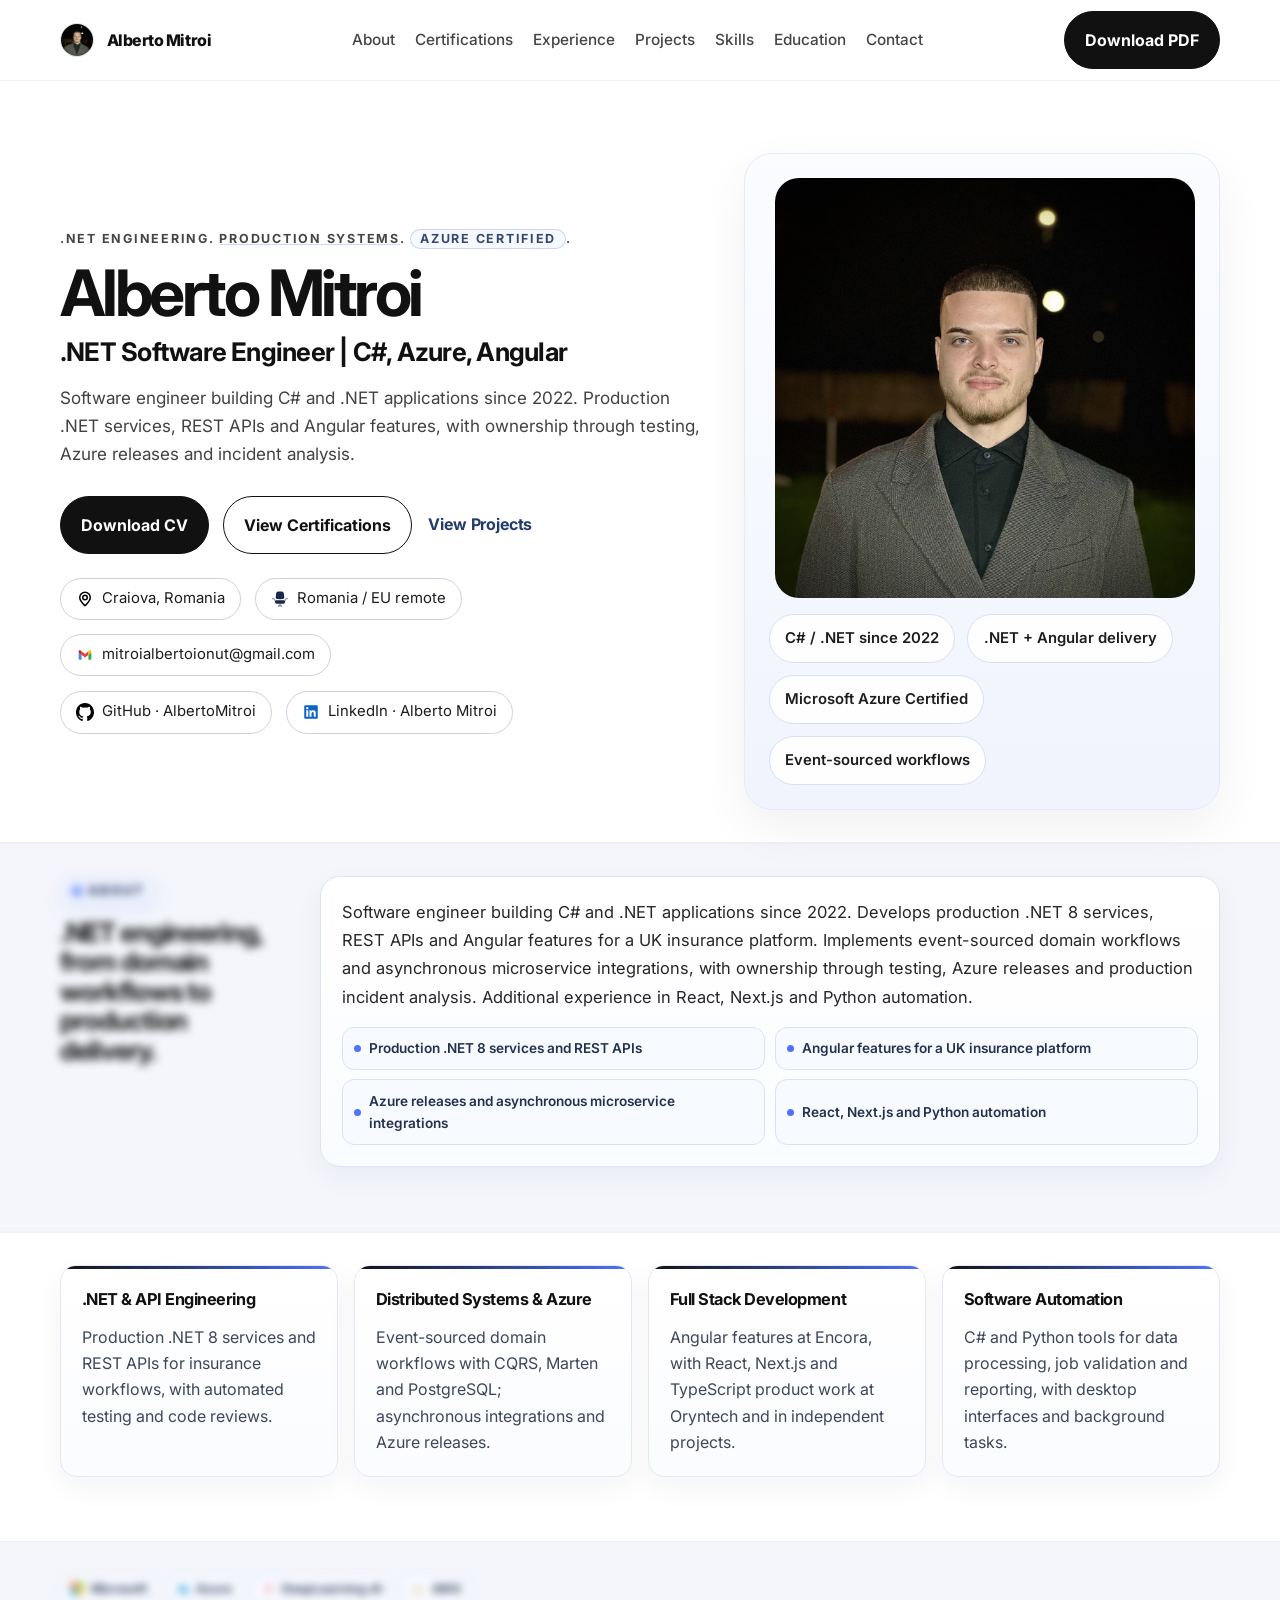
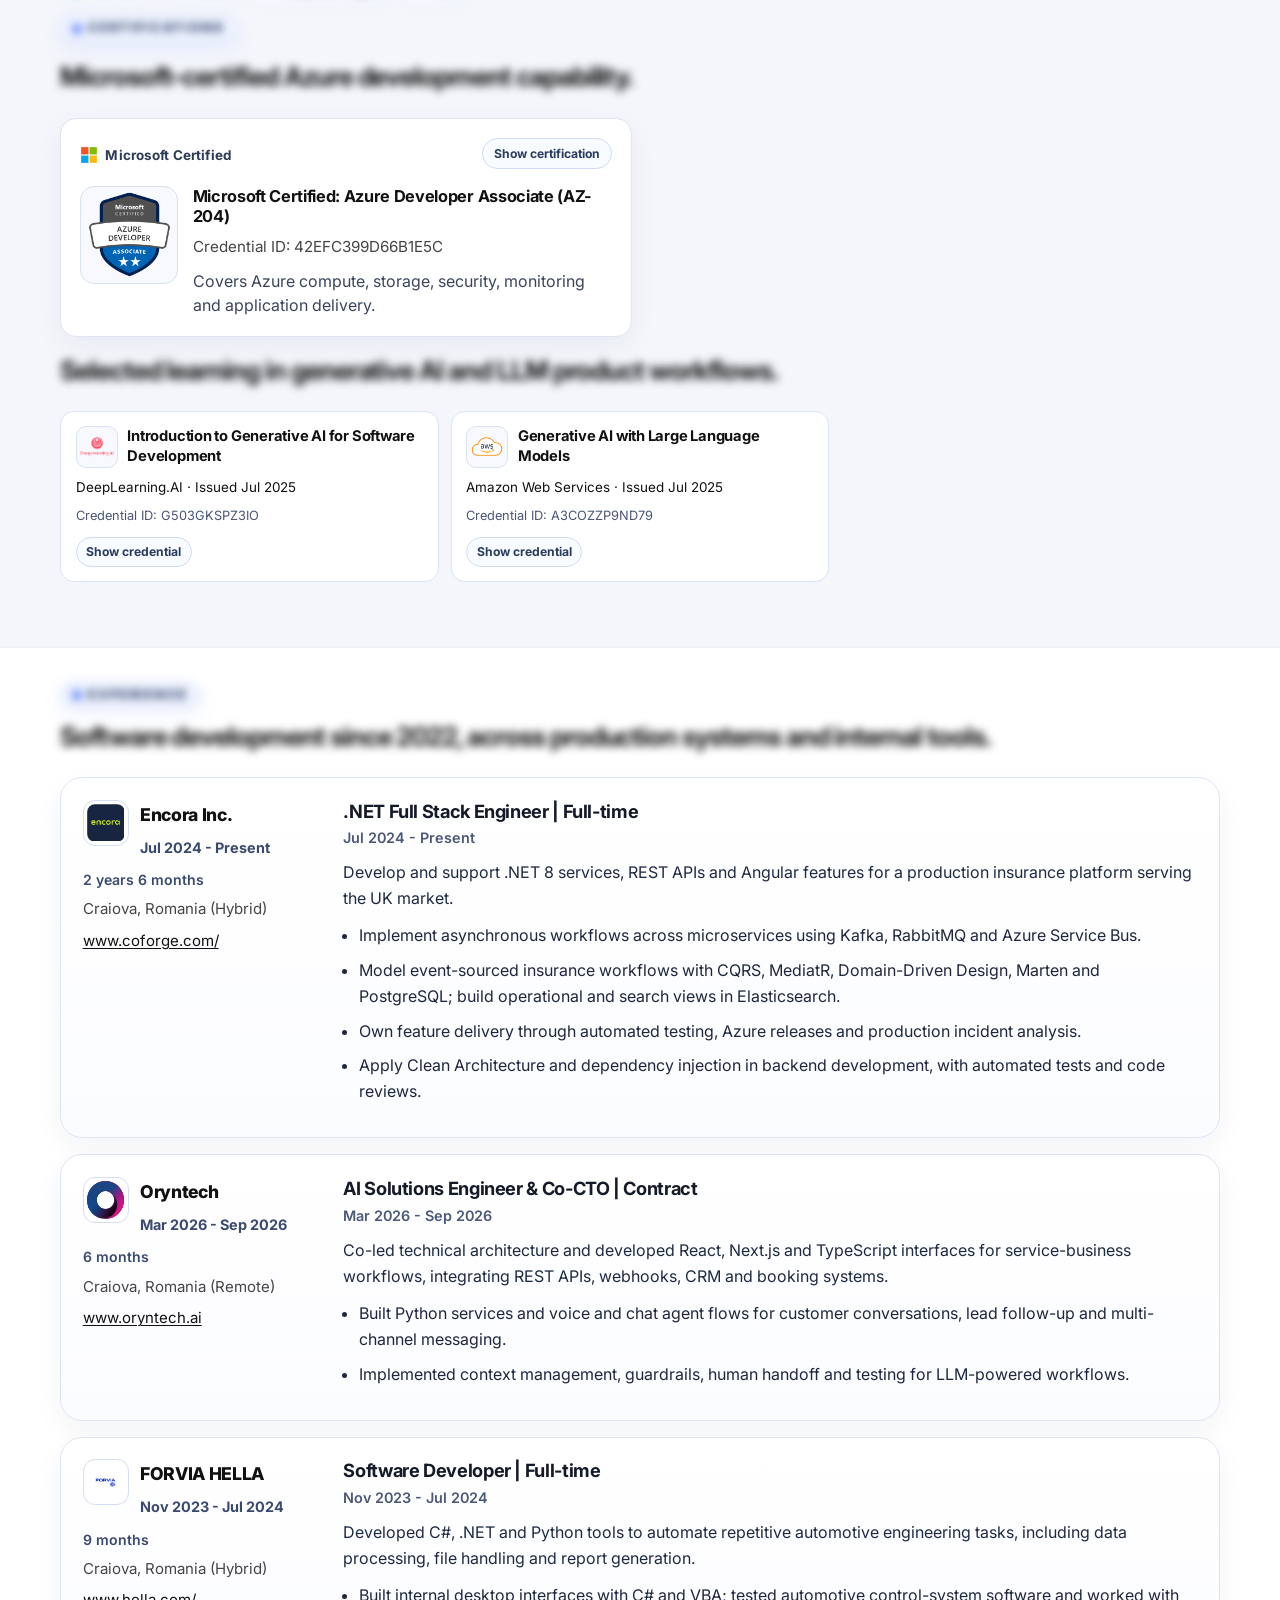
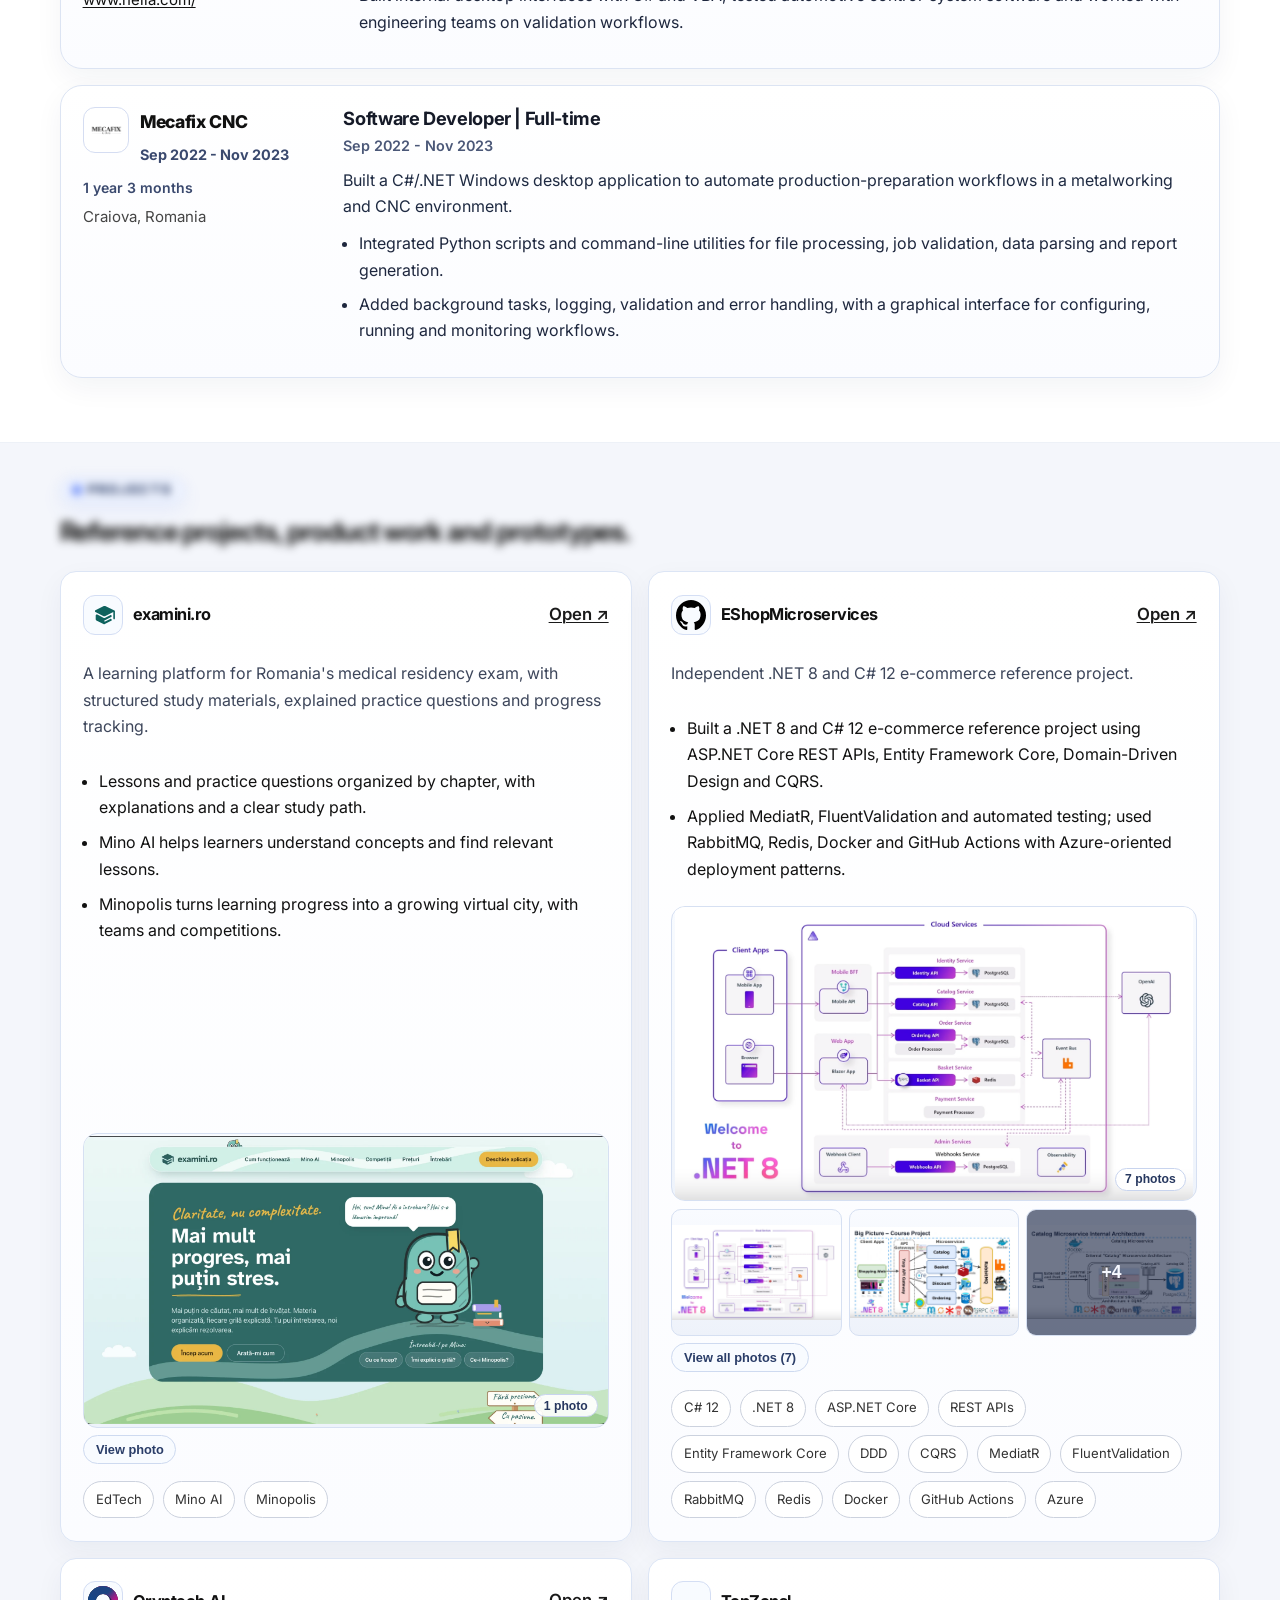
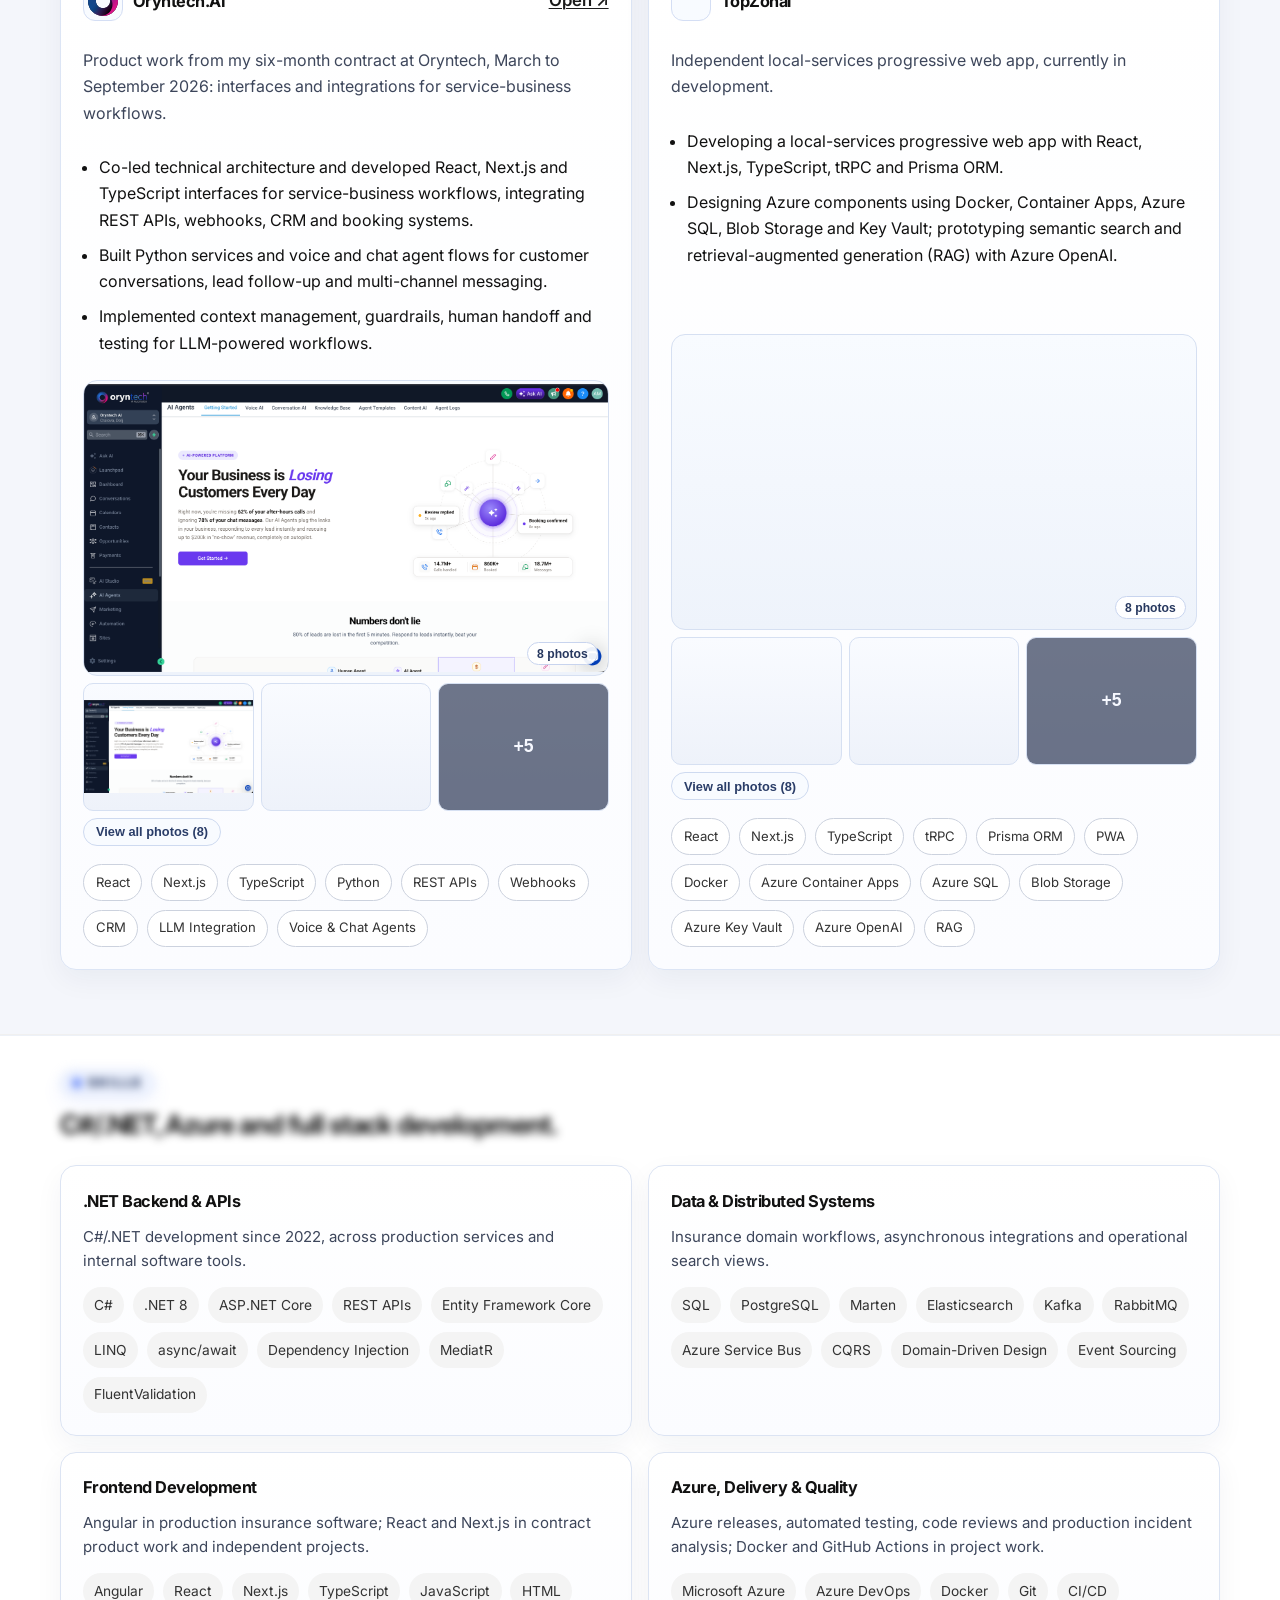
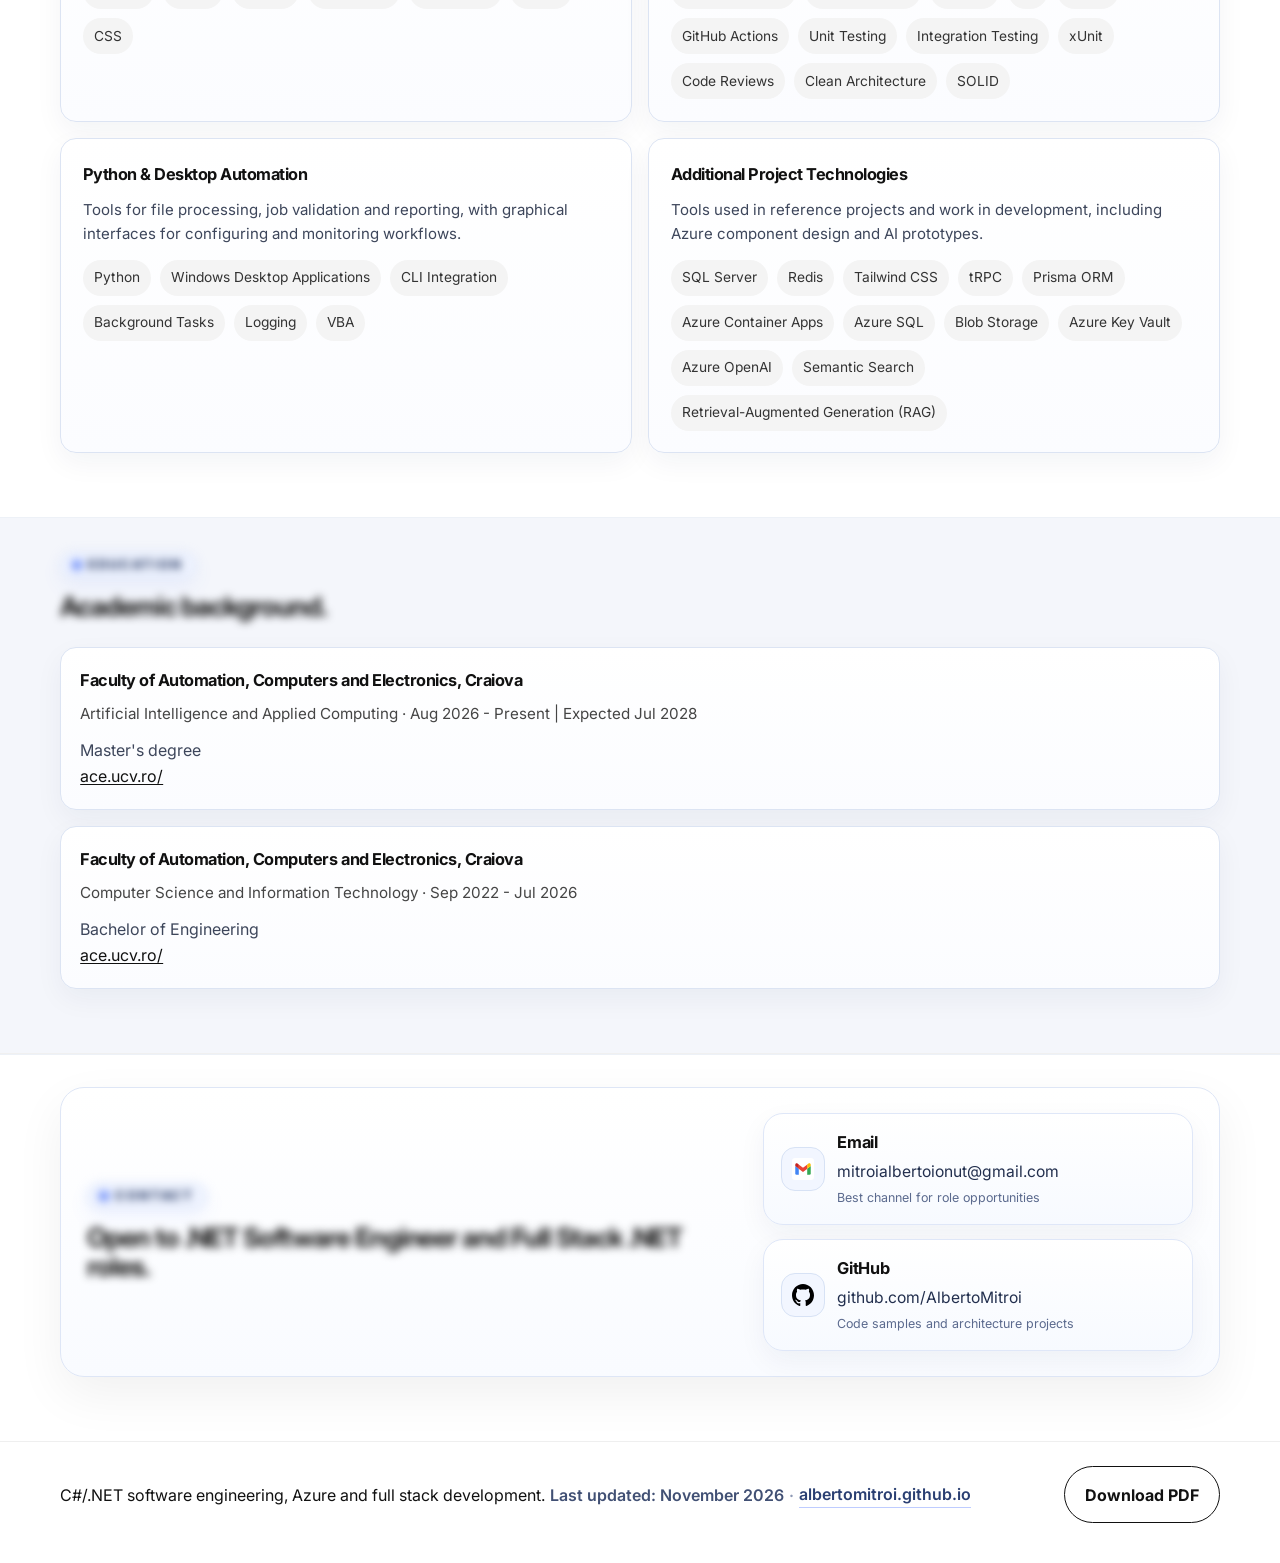
==== commit b099fa34: "Use English project copy and add the Examini logo" ====
--- a/index.html
+++ b/index.html
@@ -319,7 +319,7 @@
     <div id="resumePdfRoot" class="resume-canvas"></div>
   </section>
 
-  <script src="data.js?v=20261111-2"></script>
+  <script src="data.js?v=20261111-3"></script>
   <script src="app.js?v=20261111-2"></script>
 </body>
 </html>
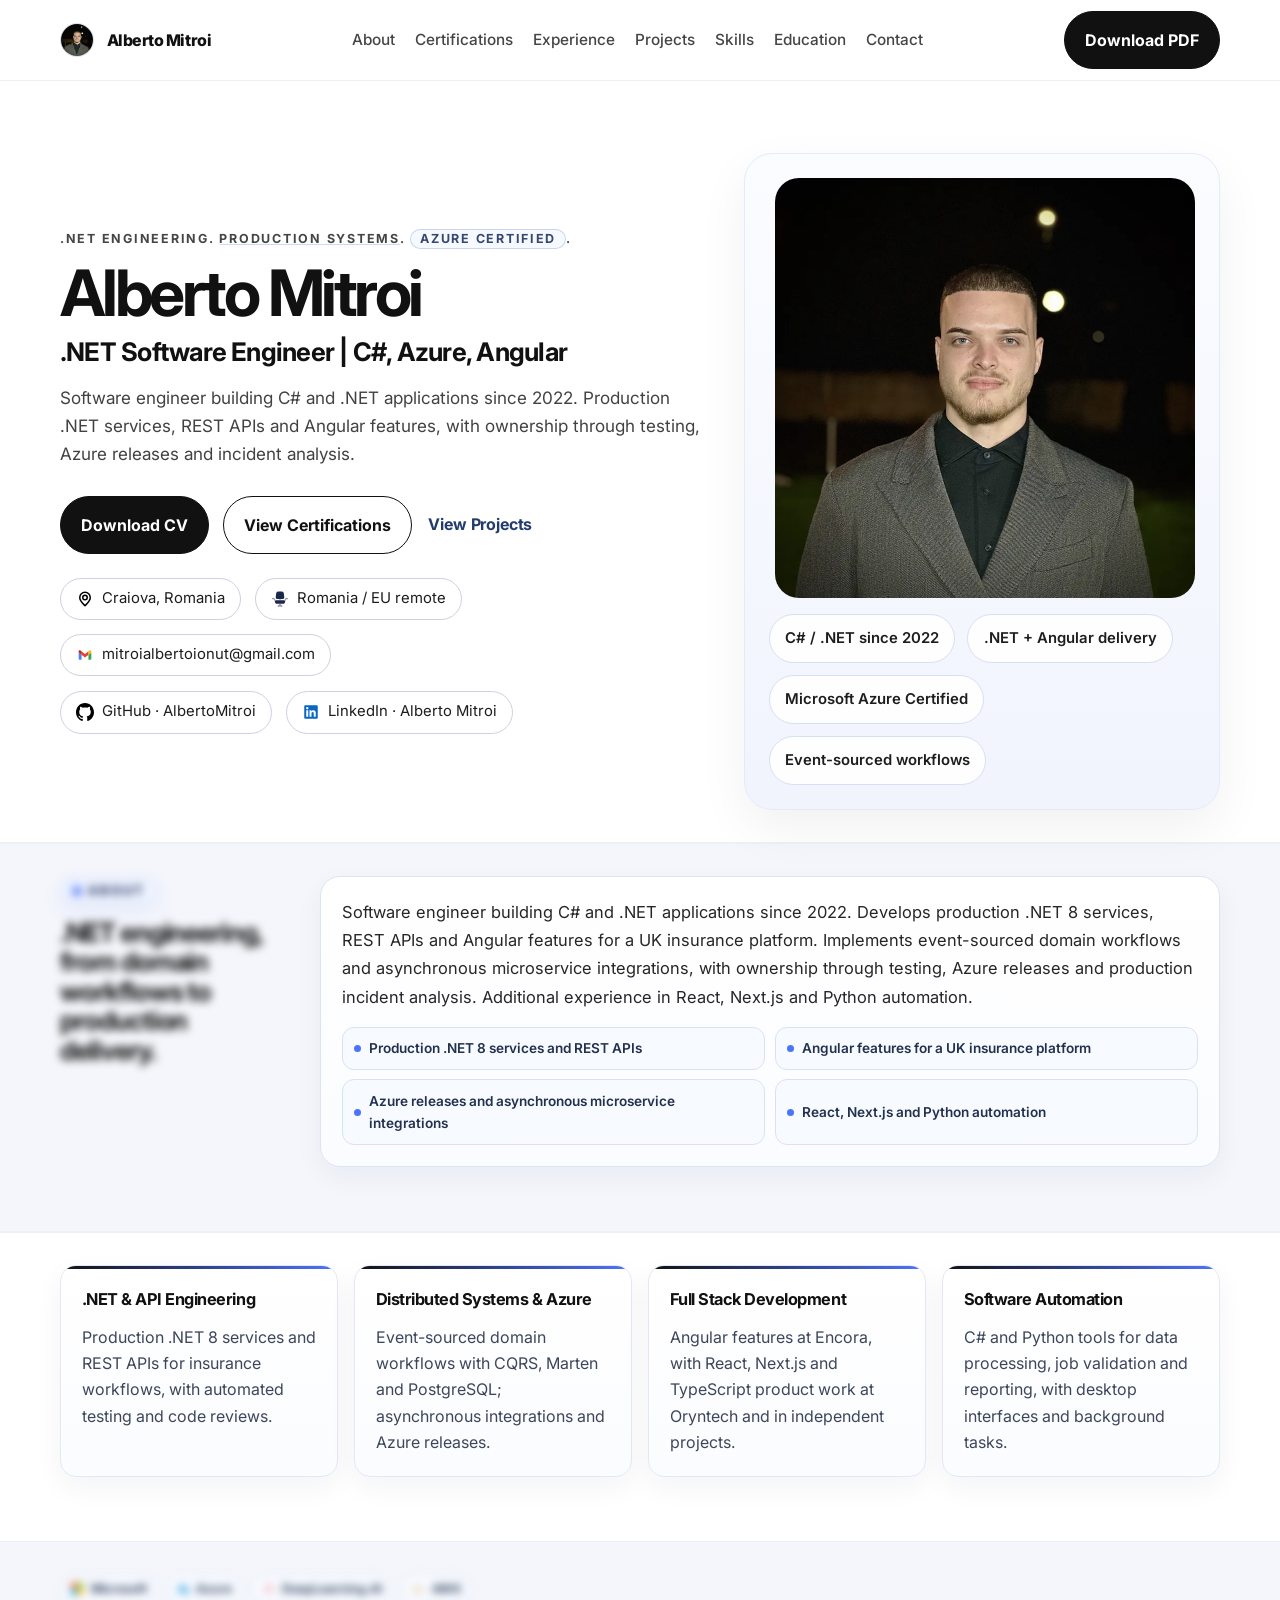
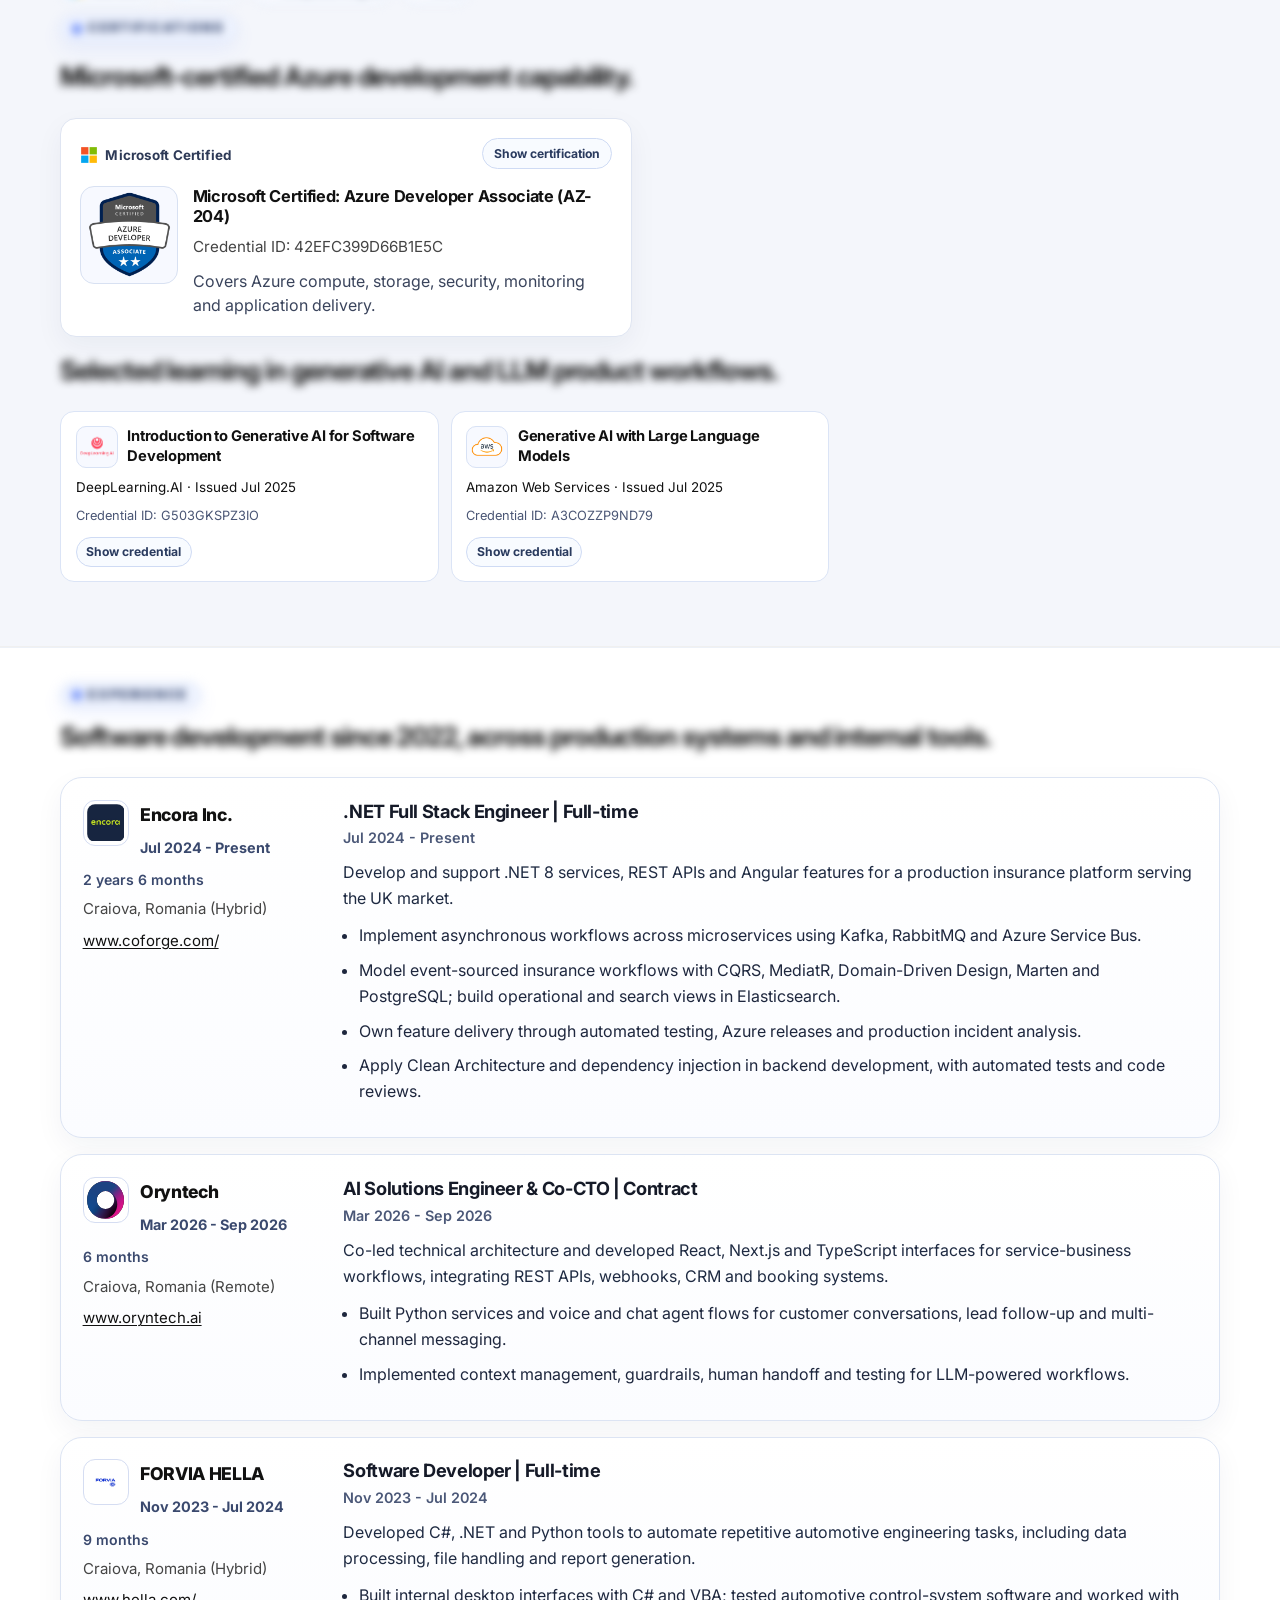
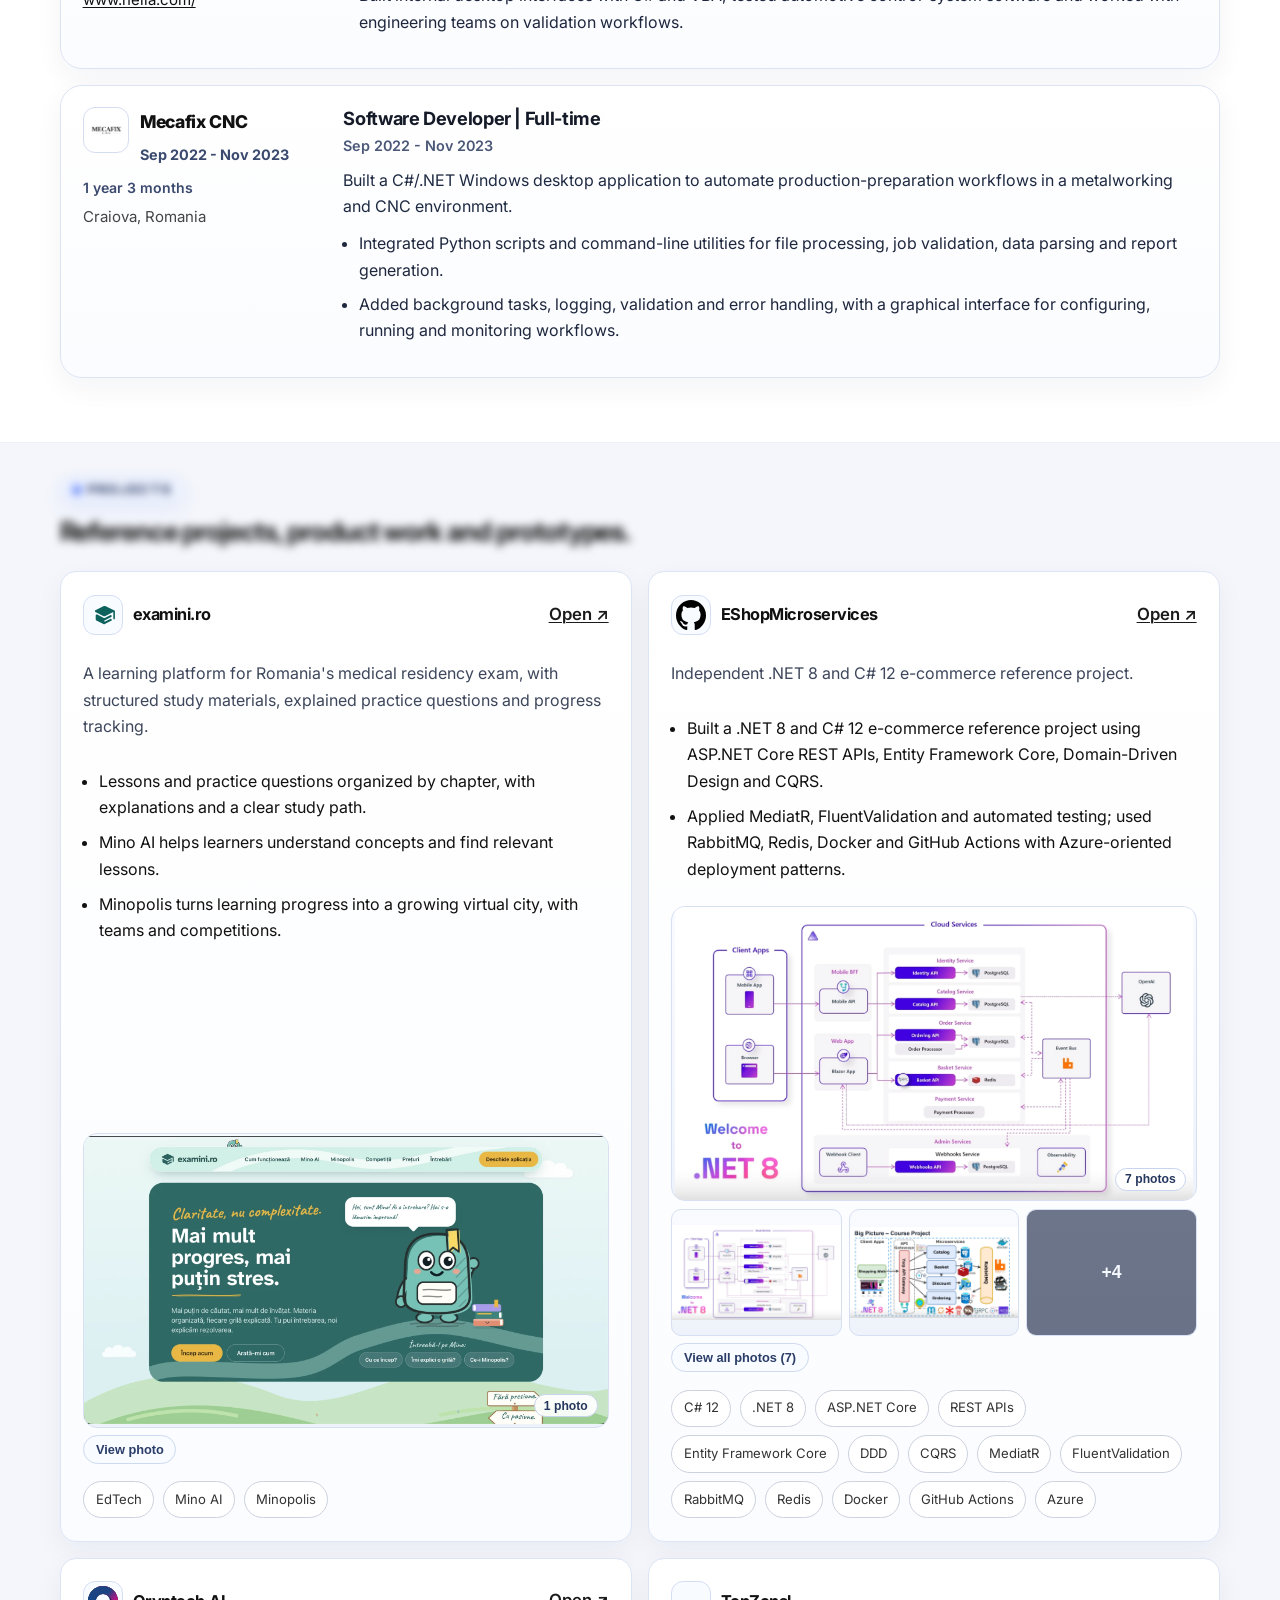
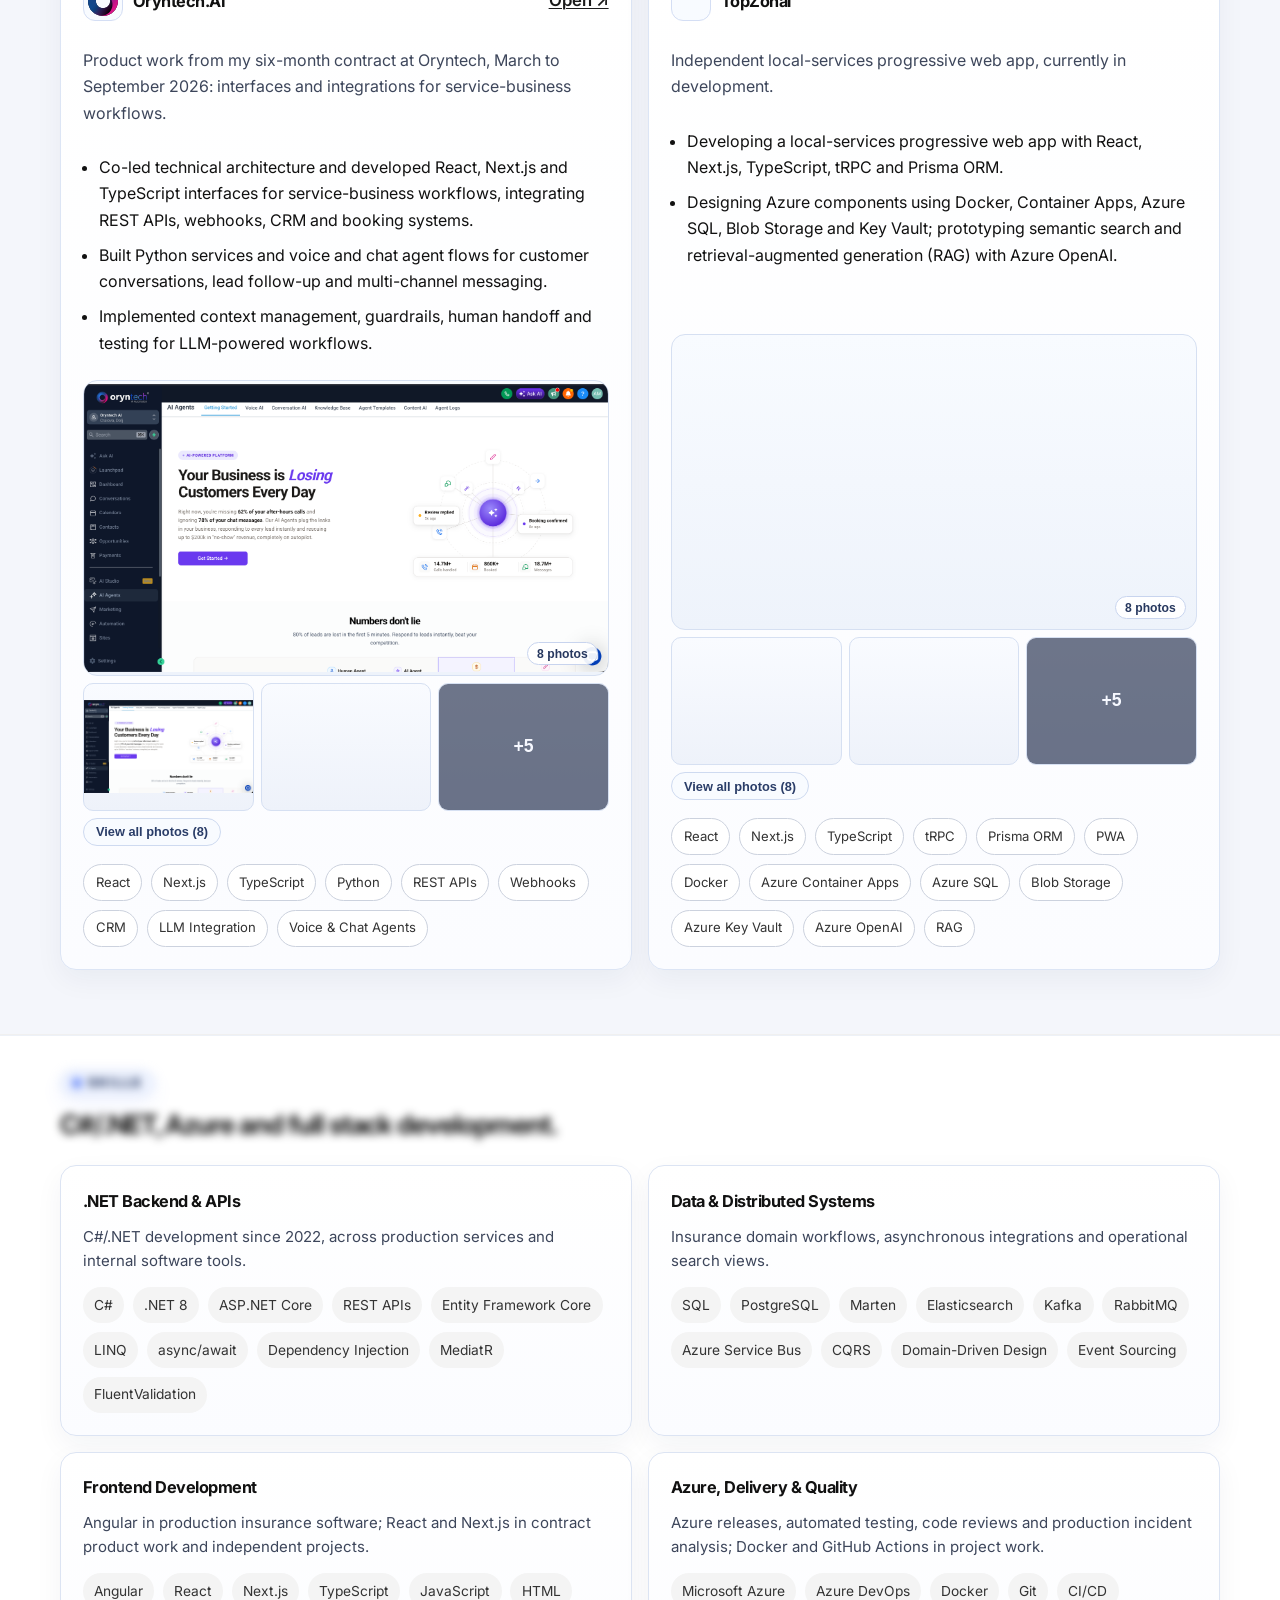
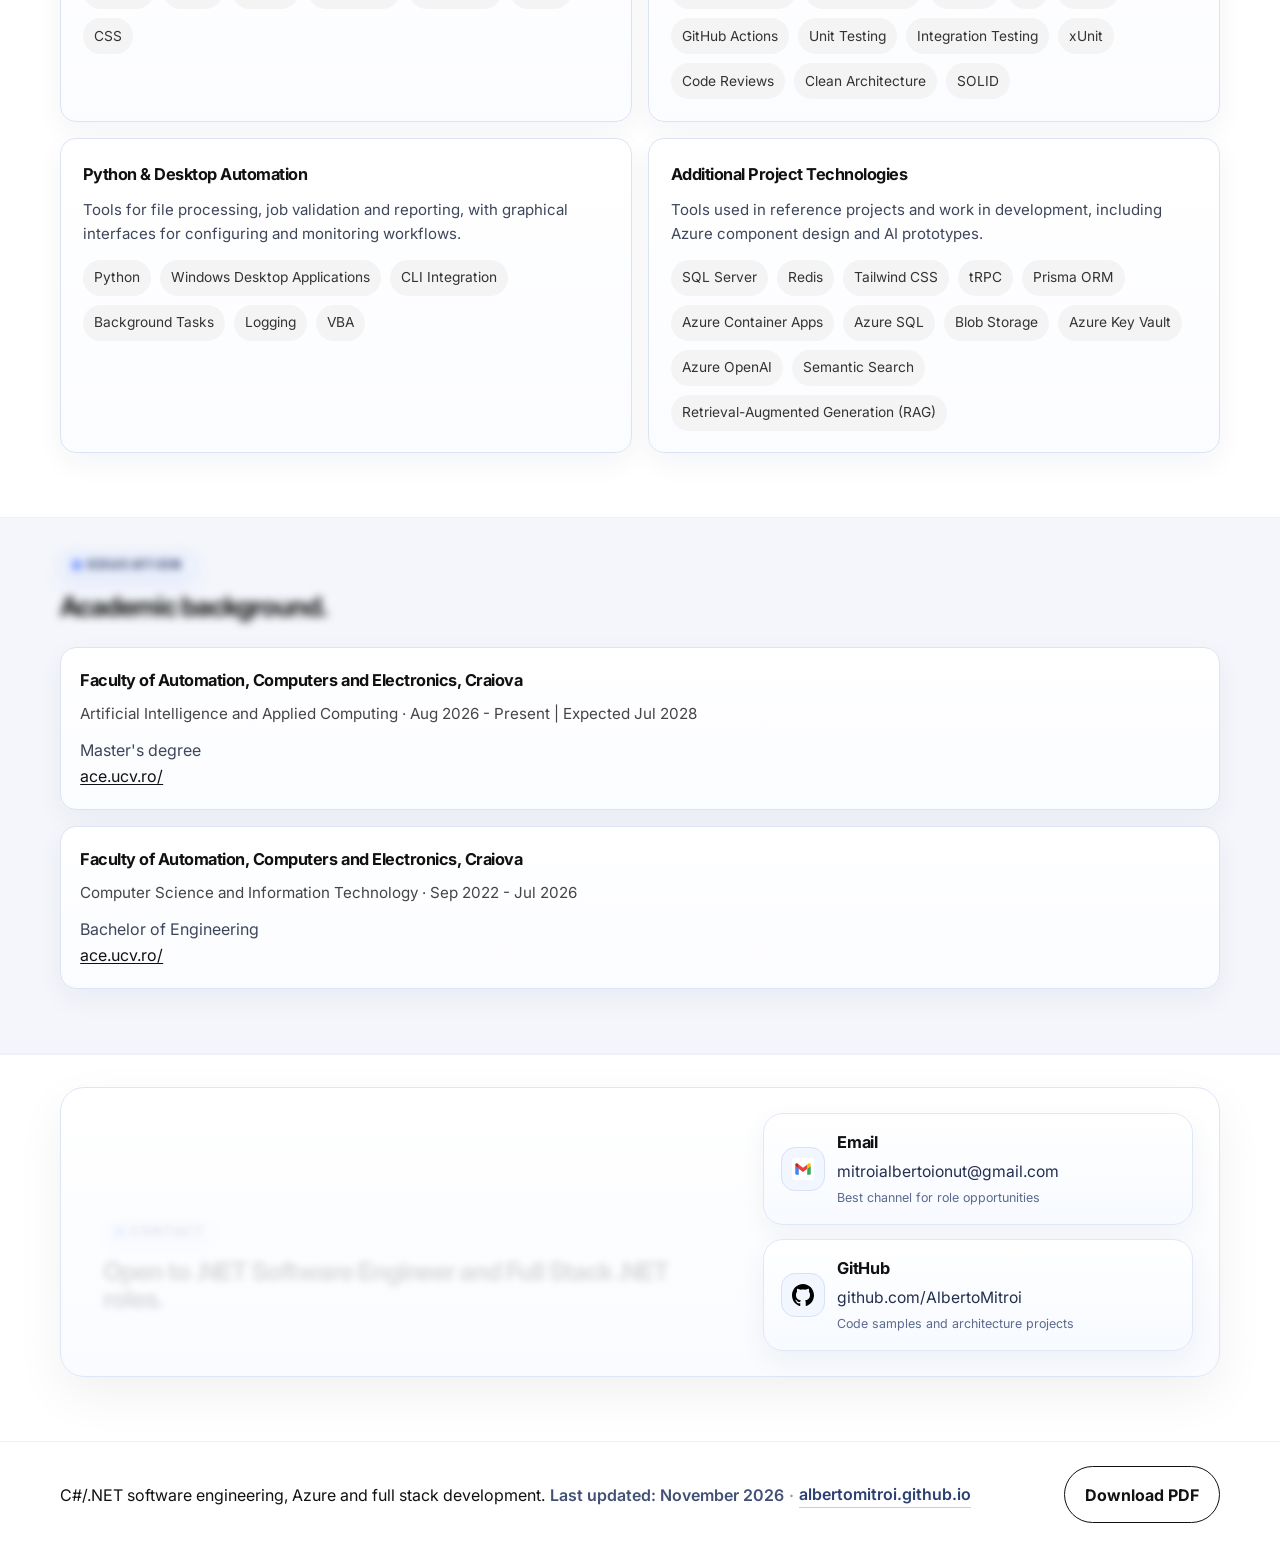
==== commit a0cf6259: "Show portfolio immediately and render lower sections on demand" ====
--- a/index.html
+++ b/index.html
@@ -13,12 +13,12 @@
   <meta property="og:title" content="Alberto Mitroi | .NET Software Engineer | C#, Azure, Angular" />
   <meta property="og:description" content="Alberto Mitroi, .NET Software Engineer in Romania. Building C# and .NET applications since 2022, with production APIs, Angular, Azure and distributed systems." />
   <meta property="og:url" content="https://albertomitroi.github.io/" />
-  <meta property="og:image" content="https://albertomitroi.github.io/assets/profile.webp?v=20261111" />
+  <meta property="og:image" content="https://albertomitroi.github.io/assets/profile.webp?v=20261111-4" />
   <meta property="og:locale" content="en_US" />
   <meta name="twitter:card" content="summary_large_image" />
   <meta name="twitter:title" content="Alberto Mitroi | .NET Software Engineer | C#, Azure, Angular" />
   <meta name="twitter:description" content="Alberto Mitroi, .NET Software Engineer in Romania. Building C# and .NET applications since 2022, with production APIs, Angular, Azure and distributed systems." />
-  <meta name="twitter:image" content="https://albertomitroi.github.io/assets/profile.webp?v=20261111" />
+  <meta name="twitter:image" content="https://albertomitroi.github.io/assets/profile.webp?v=20261111-4" />
   <meta name="theme-color" content="#ffffff" />
   <link rel="icon" type="image/png" sizes="32x32" href="assets/favicon-32.png?v=20261111" />
   <link rel="shortcut icon" href="assets/favicon-32.png?v=20261111" />
@@ -26,16 +26,16 @@
   <link rel="icon" type="image/png" sizes="192x192" href="assets/icon-192.png?v=20261111" />
   <link rel="preconnect" href="https://fonts.googleapis.com">
   <link rel="preconnect" href="https://fonts.gstatic.com" crossorigin>
-  <link href="https://fonts.googleapis.com/css2?family=Inter:wght@400;600;700;800&display=swap" rel="stylesheet">
-  <link rel="preload" as="image" href="assets/profile.webp?v=20261111" type="image/webp" />
-  <link rel="stylesheet" href="styles.css?v=20260826" />
+  <link href="https://fonts.googleapis.com/css2?family=Inter:wght@400;600;700;800&display=swap" rel="stylesheet" media="print" onload="this.media='all'">
+  <link rel="preload" as="image" href="assets/profile.webp?v=20261111-4" type="image/webp" />
+  <link rel="stylesheet" href="styles.css?v=20261111-4" />
   <script type="application/ld+json">
 {
   "@context": "https://schema.org",
   "@type": "Person",
   "name": "Alberto Mitroi",
   "url": "https://albertomitroi.github.io/",
-  "image": "https://albertomitroi.github.io/assets/profile.webp?v=20261111",
+  "image": "https://albertomitroi.github.io/assets/profile.webp?v=20261111-4",
   "email": "mailto:mitroialbertoionut@gmail.com",
   "jobTitle": ".NET Software Engineer",
   "description": "Software engineer building C# and .NET applications since 2022. Production .NET services, REST APIs and Angular features, with ownership through testing, Azure releases and incident analysis.",
@@ -131,19 +131,12 @@
     </style>
   </noscript>
 </head>
-<body class="is-loading">
-  <div class="app-loader" id="appLoader" role="status" aria-live="polite">
-    <div class="app-loader-shell">
-      <img id="appLoaderAvatar" class="app-loader-avatar" src="assets/profile.webp?v=20261111" alt="Profile photo" fetchpriority="high" />
-      <p id="appLoaderName" class="app-loader-name">Alberto Mitroi</p>
-      <p class="app-loader-note">Preparing portfolio…</p>
-    </div>
-  </div>
+<body class="is-ready">
   <header class="site-header">
     <div class="container nav-shell">
       <a class="brand" href="#top">
-        <img id="brandAvatar" class="brand-avatar" src="assets/profile.webp?v=20261111" alt="Profile photo" />
-        <span id="brandName">Portfolio</span>
+        <img id="brandAvatar" class="brand-avatar" src="assets/profile.webp?v=20261111-4" alt="Profile photo" />
+        <span id="brandName">Alberto Mitroi</span>
       </a>
       <nav class="main-nav" id="mainNav">
         <a href="#about">About</a>
@@ -178,8 +171,8 @@
       <div class="container hero-grid">
         <div class="hero-copy">
           <p class="eyebrow">.NET engineering. <span class="eyebrow-underline">Production systems</span>. <span class="eyebrow-circle">Azure Certified</span>.</p>
-          <h1 id="heroName"></h1>
-          <h2 id="heroRole" class="hero-role"></h2>
+          <h1 id="heroName">Alberto Mitroi</h1>
+          <h2 id="heroRole" class="hero-role">.NET Software Engineer | C#, Azure, Angular</h2>
           <p id="heroLead" class="hero-lead"></p>
 
           <div class="cta-row">
@@ -194,7 +187,7 @@
 
         <div class="hero-card">
           <div class="portrait-shell">
-            <img id="heroImage" src="assets/profile.webp?v=20261111" alt="Profile portrait" fetchpriority="high" />
+            <img id="heroImage" src="assets/profile.webp?v=20261111-4" alt="Profile portrait" fetchpriority="high" />
           </div>
           <div class="hero-facts" id="heroFacts"></div>
         </div>
@@ -319,7 +312,7 @@
     <div id="resumePdfRoot" class="resume-canvas"></div>
   </section>
 
-  <script src="data.js?v=20261111-3"></script>
-  <script src="app.js?v=20261111-2"></script>
+  <script src="data.js?v=20261111-4"></script>
+  <script src="app.js?v=20261111-4"></script>
 </body>
 </html>
--- a/styles.css
+++ b/styles.css
@@ -1704,3 +1704,11 @@
     margin-left: auto !important;
   }
 }
+
+/* Reserve space until nearby sections are populated, keeping scroll targets stable. */
+.section-pending #certificationsList { min-height: 300px; }
+.section-pending #experienceList { min-height: 1000px; }
+.section-pending #projectsList { min-height: 1500px; }
+.section-pending #skillsList { min-height: 700px; }
+.section-pending #educationList { min-height: 300px; }
+.section-pending #contactActions { min-height: 160px; }
